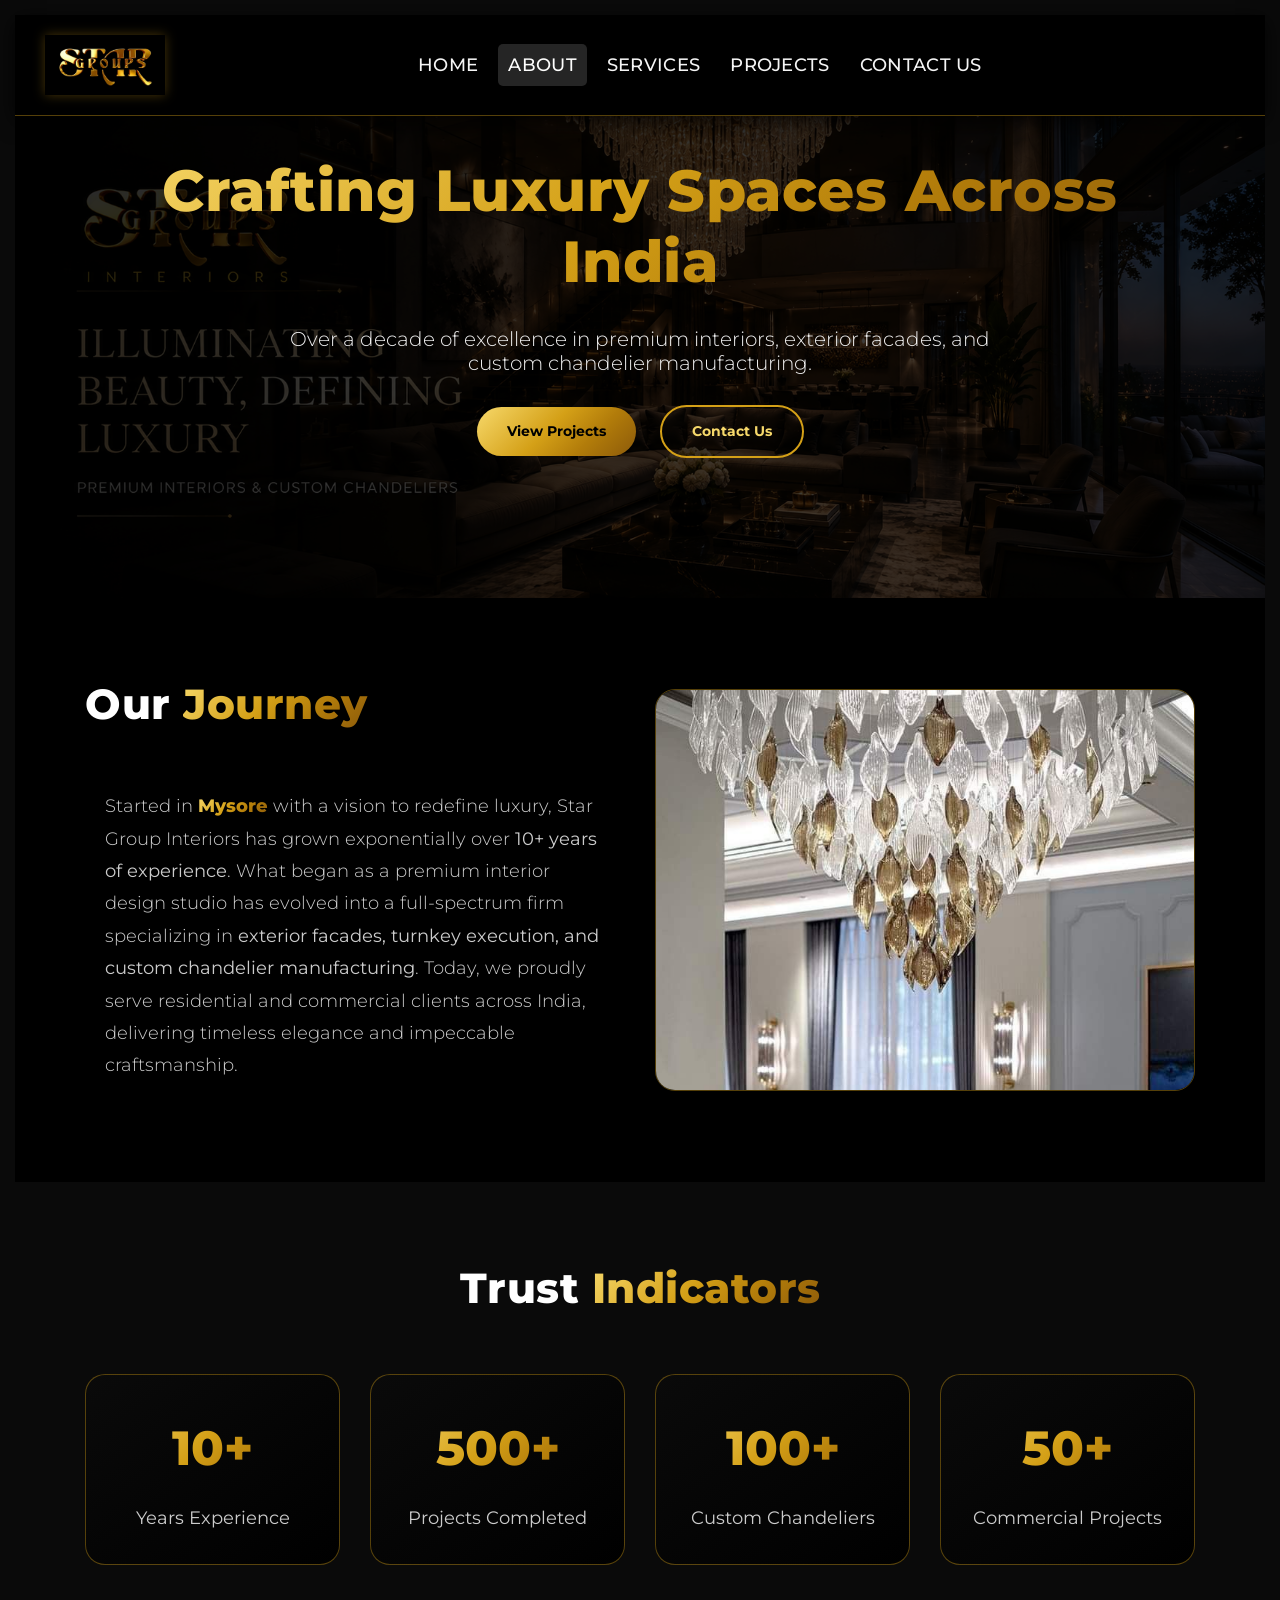
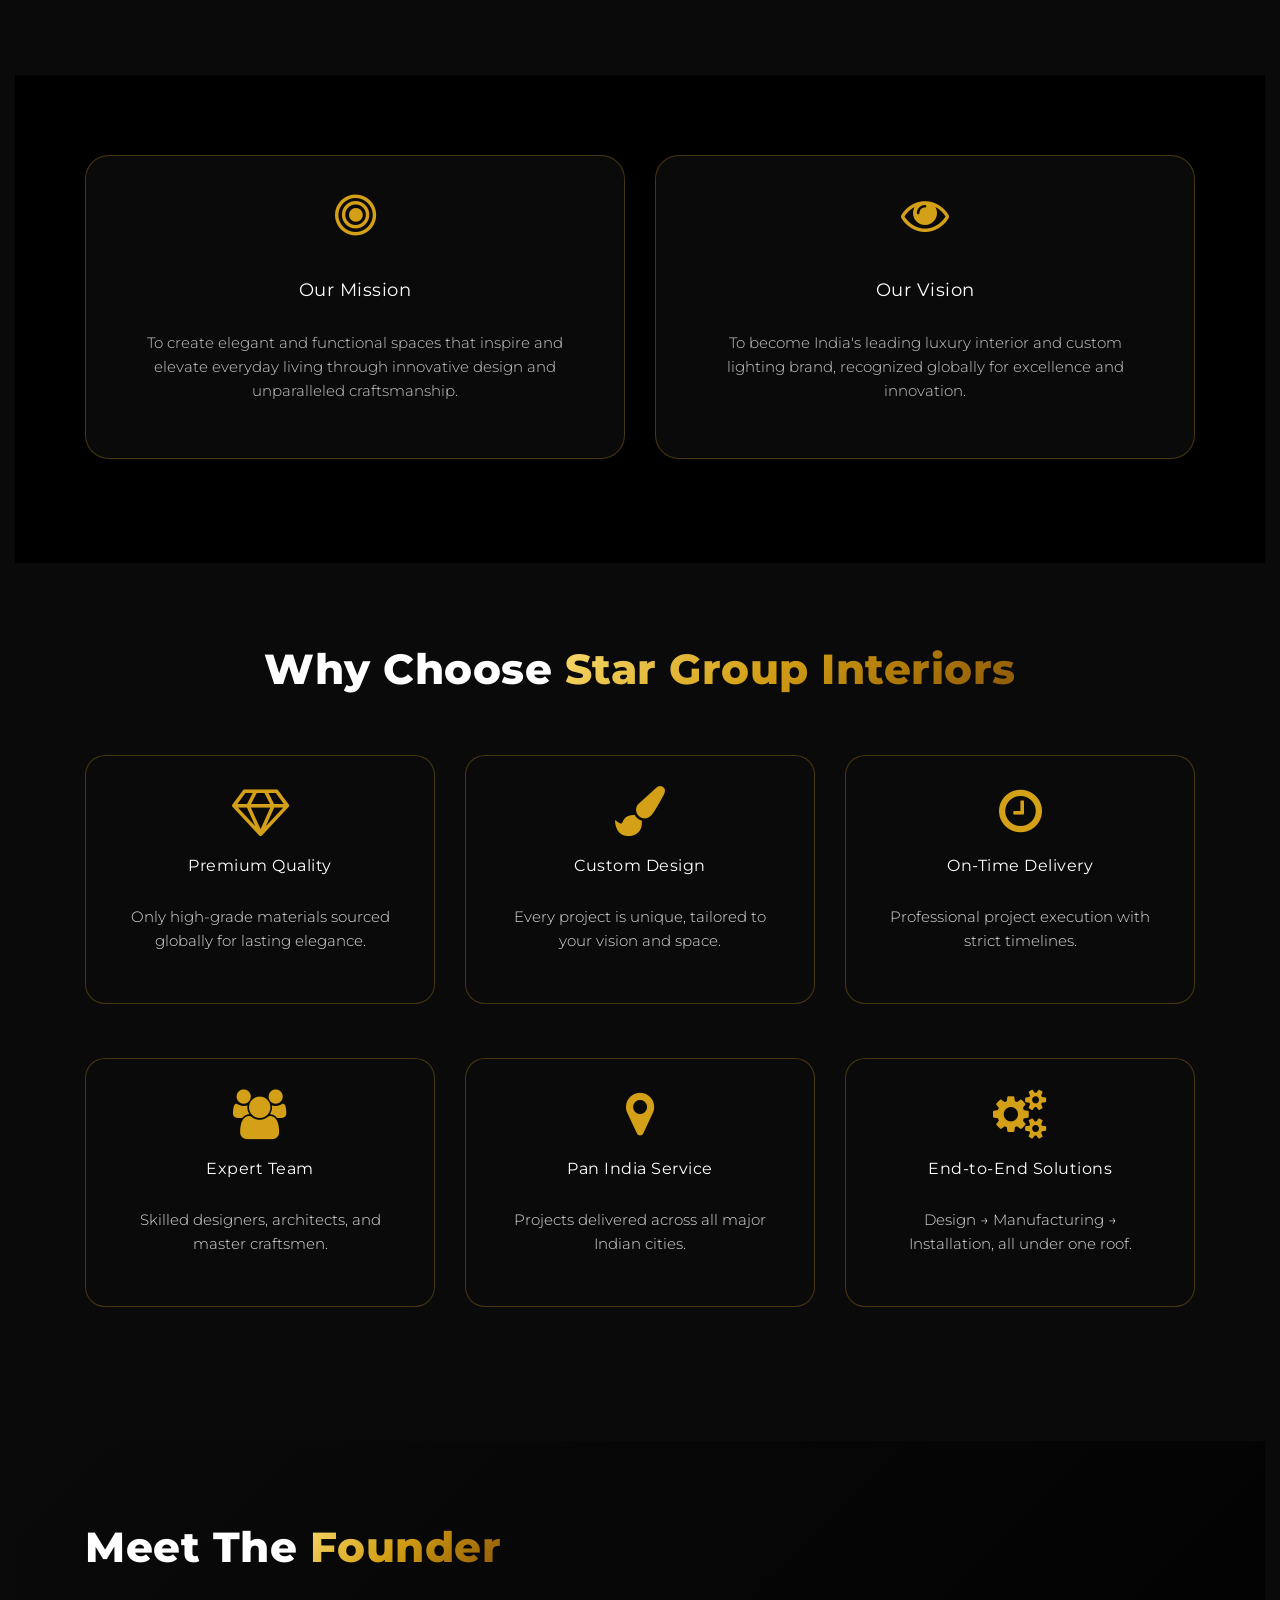
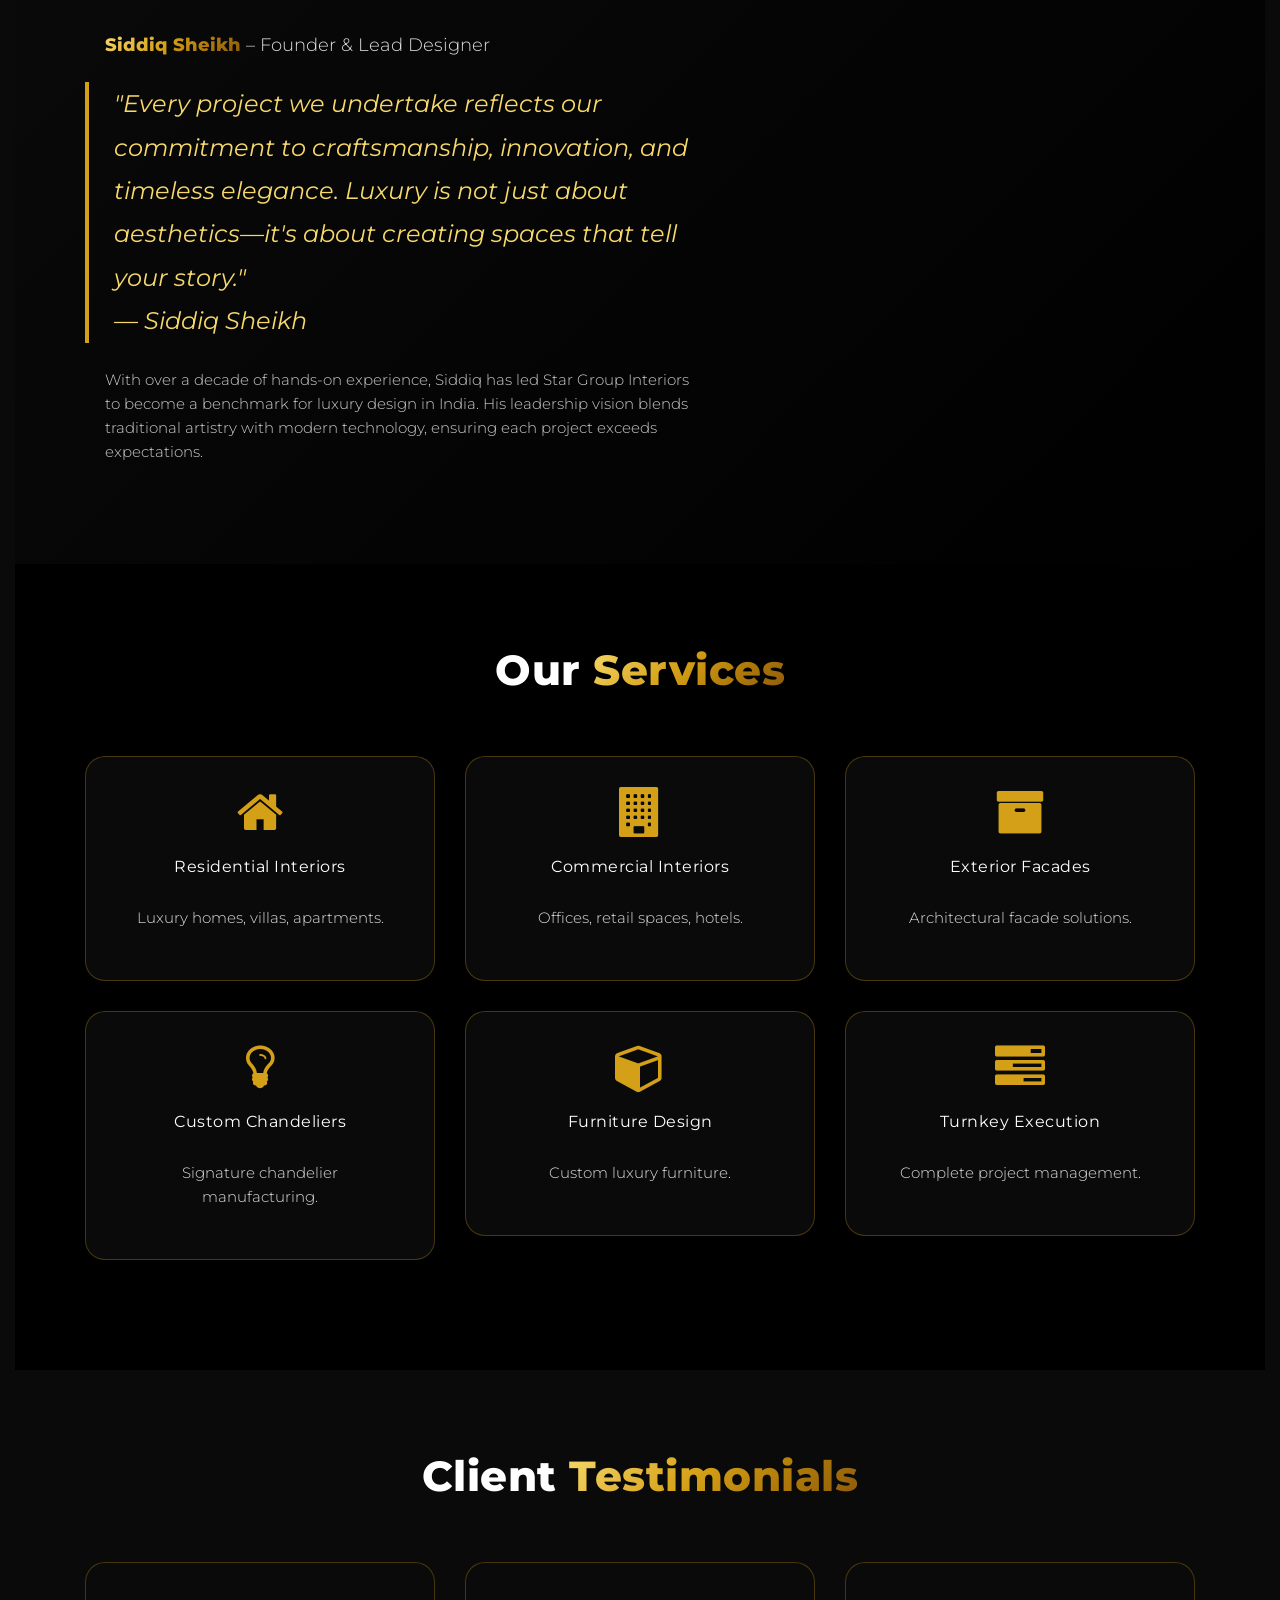
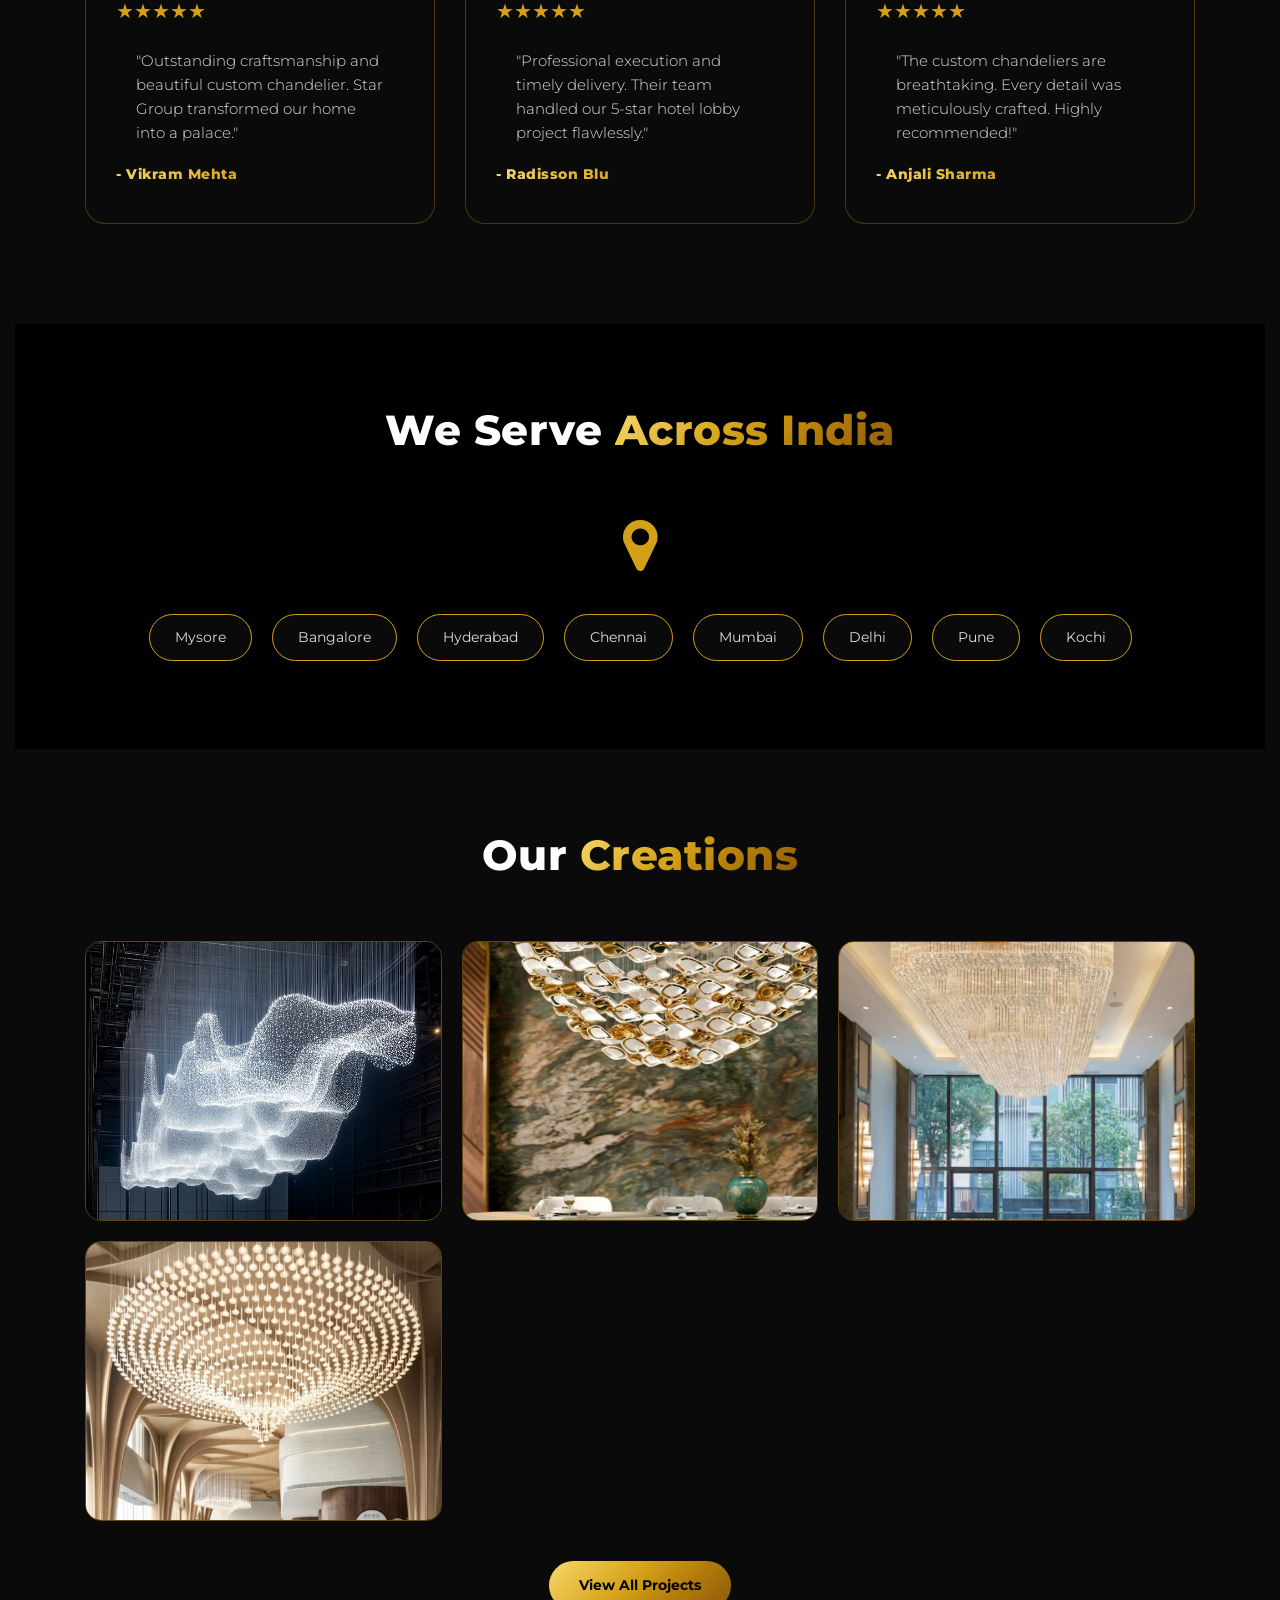
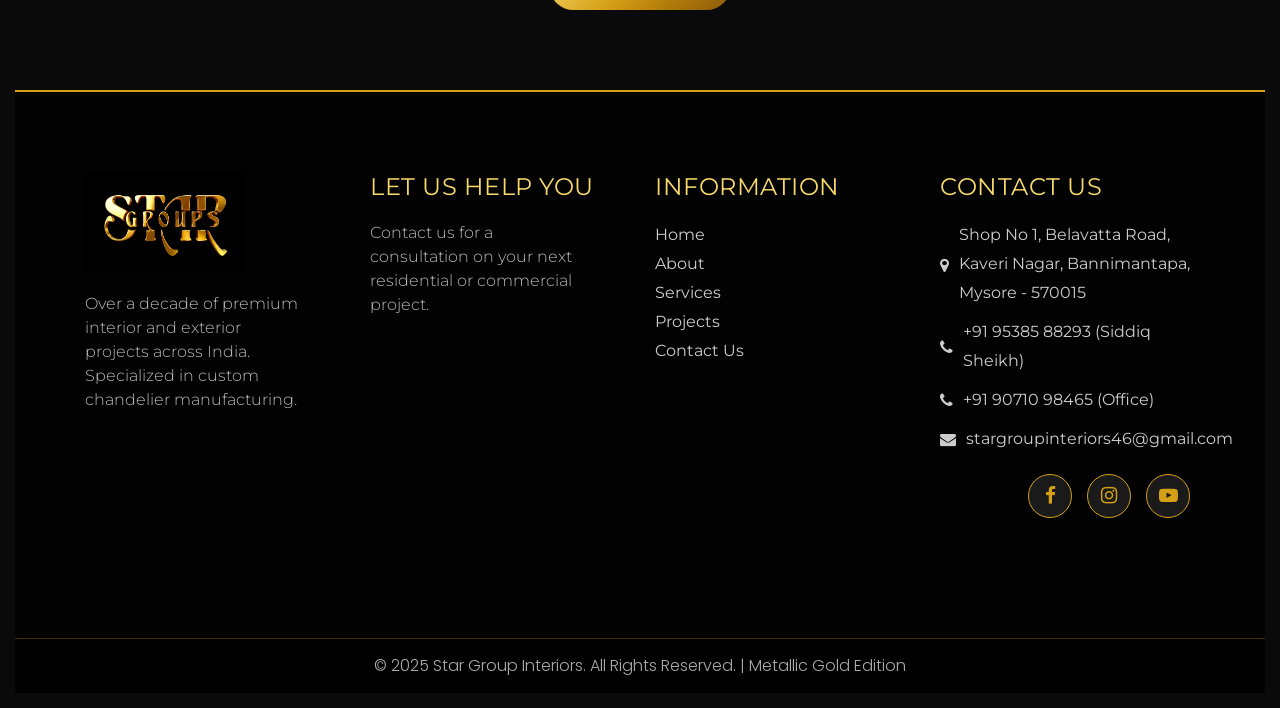
==== about.html @ 66f1229e "first commit" ====
<!DOCTYPE html>
<html lang="en">

<head>
   <meta charset="utf-8">
   <meta http-equiv="X-UA-Compatible" content="IE=edge">
   <meta name="viewport" content="width=device-width, initial-scale=1">
   <meta name="viewport" content="initial-scale=1, maximum-scale=1">
   <title>About | Star Group Interiors - Crafting Luxury Spaces Across India</title>
   <meta name="keywords"
      content="about Star Group Interiors, luxury interior design Mysore, custom chandelier manufacturing, premium interiors India, Siddiq Sheikh, luxury spaces">
   <meta name="description"
      content="Star Group Interiors - Over a decade of excellence in premium interiors, exterior facades, and custom chandelier manufacturing. Serving residential and commercial clients across India with timeless elegance.">
   <meta name="author" content="Star Group Interiors">

   <!-- CSS Vendors (SAME AS INDEX.HTML) -->
   <link rel="stylesheet" type="text/css" href="css/bootstrap.min.css">
   <link rel="stylesheet" type="text/css" href="css/style.css">
   <link rel="stylesheet" href="css/responsive.css">
   <link rel="icon" href="images/fevicon.png" type="image/gif">
   <link
      href="https://fonts.googleapis.com/css2?family=Montserrat:wght@300;400;500;600;700;800&family=Poppins:wght@400;500;600;700&display=swap"
      rel="stylesheet">
   <link rel="stylesheet" href="css/jquery.mCustomScrollbar.min.css">
   <link rel="stylesheet" href="https://netdna.bootstrapcdn.com/font-awesome/4.0.3/css/font-awesome.css">

   <style>
      /* ===== METALLIC GOLD / PURE BLACK THEME (SAME AS INDEX.HTML) ===== */
      :root {
         --gold-light: #F7D96B;
         --gold-main: #D4A017;
         --gold-deep: #8C5A0A;
         --gold-gradient: linear-gradient(135deg, #F7D96B 0%, #D4A017 45%, #B27C0A 70%, #8C5A0A 100%);
         --black-pure: #000000;
         --black-rich: #0a0a0a;
      }

      * {
         transition: all 0.4s cubic-bezier(0.2, 0.9, 0.4, 1.1);
         margin: 0;
         padding: 0;
         box-sizing: border-box;
      }

      body {
         background: var(--black-pure);
         color: #dddddd;
         font-family: 'Montserrat', sans-serif;
         border: 15px solid var(--black-rich);
         overflow-x: hidden;
      }

      h1,
      h2,
      h3,
      h4,
      h5,
      h6 {
         color: #ffffff;
         letter-spacing: 0.5px;
      }

      .gold-text {
         background: var(--gold-gradient);
         -webkit-background-clip: text;
         background-clip: text;
         color: transparent;
         font-weight: 800;
      }

      .section-title {
         font-size: 42px;
         font-weight: 800;
         text-align: center;
         margin-bottom: 50px;
      }

      .section-title span {
         background: var(--gold-gradient);
         -webkit-background-clip: text;
         background-clip: text;
         color: transparent;
      }

      /* Header Nav (SAME AS INDEX.HTML) */
      .header_section {
         background: #000000;
         border-bottom: 1px solid rgba(212, 160, 23, 0.4);
         box-shadow: 0 5px 20px rgba(0, 0, 0, 0.8);
      }

      .bg-light {
         background-color: #000000 !important;
      }

      .navbar-light .navbar-nav .nav-link {
         color: #f5f5f5;
         font-weight: 500;
         letter-spacing: 0.3px;
         position: relative;
      }

      .navbar-light .navbar-nav .nav-link:hover,
      .navbar-light .navbar-nav .nav-link.active {
         color: var(--gold-light);
         text-shadow: 0 0 5px rgba(247, 217, 107, 0.6);
      }

      .navbar-light .navbar-nav .nav-link::after {
         content: '';
         position: absolute;
         width: 0%;
         height: 2px;
         bottom: 0;
         left: 0;
         background: var(--gold-gradient);
         transition: 0.3s;
      }

      .navbar-light .navbar-nav .nav-link:hover::after,
      .navbar-light .navbar-nav .nav-link.active::after {
         width: 100%;
      }

      .navbar-brand img {
         filter: drop-shadow(0 0 6px #D4A01755);
         max-height: 60px;
         width: auto;
      }

      /* Footer Styles (SAME AS INDEX.HTML) */
      .footer_section {
         background: #020202;
         border-top: 2px solid var(--gold-main);
         padding: 40px 0;
      }

      .footer_taital {
         color: var(--gold-light);
      }

      .footer_text {
         color: #bbb;
      }

      .footer_menu ul {
         list-style: none;
         padding: 0;
      }

      .footer_menu ul li a {
         color: #ccc;
         text-decoration: none;
      }

      .footer_menu ul li a:hover {
         color: var(--gold-main);
      }

      .location_text ul {
         list-style: none;
         padding: 0;
      }

      .location_text li a {
         color: #ccc;
         text-decoration: none;
         display: flex;
         align-items: center;
         gap: 10px;
         margin-bottom: 10px;
      }

      .location_text li a:hover {
         color: var(--gold-main);
      }

      .footer_social_icon ul {
         display: flex;
         justify-content: flex-end;
         gap: 10px;
         list-style: none;
      }

      .footer_social_icon li a {
         background: #1a1a1a;
         color: var(--gold-main);
         border: 1px solid var(--gold-main);
         width: 44px;
         height: 44px;
         display: flex;
         align-items: center;
         justify-content: center;
         border-radius: 50%;
         text-decoration: none;
      }

      .footer_social_icon li a:hover {
         background: var(--gold-main);
         color: #000;
      }

      .copyright_section {
         background: #000;
         border-top: 1px solid rgba(212, 160, 23, 0.3);
         padding: 15px 0;
      }

      .copyright_text {
         color: #aaa;
         text-align: center;
         margin: 0;
      }

      .copyright_text a {
         color: var(--gold-main);
         text-decoration: none;
      }

      /* Hero Banner */
      .hero-about {
         background: linear-gradient(135deg, rgba(0, 0, 0, 0.85) 0%, rgba(0, 0, 0, 0.7) 100%), url('images/hero1.png');
         background-size: cover;
         background-position: center;
         padding: 140px 0;
         text-align: center;
      }

      .hero-about h1 {
         font-size: 58px;
         font-weight: 800;
         background: var(--gold-gradient);
         -webkit-background-clip: text;
         background-clip: text;
         color: transparent;
         margin-bottom: 20px;
      }

      .hero-about p {
         font-size: 20px;
         max-width: 700px;
         margin: 0 auto 30px;
         color: #eee;
      }

      .gold-btn {
         background: var(--gold-gradient);
         color: #000;
         font-weight: 700;
         border-radius: 40px;
         padding: 12px 30px;
         display: inline-block;
         text-decoration: none;
         margin: 0 10px;
         border: none;
      }

      .gold-btn-outline {
         background: transparent;
         border: 2px solid var(--gold-main);
         color: var(--gold-light);
      }

      .gold-btn:hover,
      .gold-btn-outline:hover {
         transform: translateY(-3px);
         box-shadow: 0 10px 25px rgba(212, 160, 23, 0.5);
         color: #000;
         background: var(--gold-gradient);
      }

      /* Statistics Cards */
      .stat-card {
         background: linear-gradient(145deg, #0a0a0a, #000000);
         border: 1px solid rgba(212, 160, 23, 0.4);
         border-radius: 20px;
         padding: 30px 20px;
         text-align: center;
         transition: 0.4s;
         margin-bottom: 30px;
      }

      .stat-card:hover {
         border-color: var(--gold-main);
         transform: translateY(-8px);
         box-shadow: 0 20px 40px rgba(212, 160, 23, 0.2);
      }

      .stat-number {
         font-size: 48px;
         font-weight: 800;
         background: var(--gold-gradient);
         -webkit-background-clip: text;
         background-clip: text;
         color: transparent;
      }

      .stat-label {
         color: #ccc;
         font-size: 18px;
         margin-top: 10px;
      }

      /* Mission Cards */
      .mission-card {
         background: #0a0a0a;
         border-radius: 24px;
         padding: 35px 25px;
         height: 100%;
         border: 1px solid rgba(212, 160, 23, 0.3);
         transition: 0.3s;
         text-align: center;
      }

      .mission-card:hover {
         border-color: var(--gold-main);
         transform: translateY(-5px);
      }

      .mission-card i {
         font-size: 48px;
         color: var(--gold-main);
         margin-bottom: 20px;
      }

      /* Founder Section */
      .founder-section {
         background: linear-gradient(135deg, #0a0a0a, #000);
         padding: 80px 0;
      }

      .founder-quote {
         font-size: 24px;
         font-style: italic;
         color: var(--gold-light);
         border-left: 4px solid var(--gold-main);
         padding-left: 25px;
         margin: 25px 0;
      }

      /* Service Cards */
      .service-card {
         background: #0a0a0a;
         border-radius: 20px;
         padding: 30px 20px;
         text-align: center;
         margin-bottom: 30px;
         border: 1px solid rgba(212, 160, 23, 0.3);
      }

      .service-card i {
         font-size: 50px;
         color: var(--gold-main);
         margin-bottom: 20px;
      }

      /* Testimonials */
      .testimonial-card {
         background: #0a0a0a;
         border-radius: 20px;
         padding: 30px;
         margin-bottom: 20px;
         border: 1px solid rgba(212, 160, 23, 0.3);
      }

      .stars {
         color: var(--gold-main);
         font-size: 20px;
         margin-bottom: 15px;
      }

      /* Location Badge */
      .location-badge {
         background: #0a0a0a;
         border: 1px solid var(--gold-main);
         border-radius: 40px;
         padding: 10px 25px;
         display: inline-block;
         margin: 8px;
         color: #ddd;
      }

      /* Gallery Grid */
      .gallery-grid {
         display: grid;
         grid-template-columns: repeat(auto-fit, minmax(280px, 1fr));
         gap: 20px;
      }

      .gallery-grid img {
         width: 100%;
         height: 280px;
         object-fit: cover;
         border-radius: 16px;
         border: 1px solid rgba(212, 160, 23, 0.4);
         transition: 0.3s;
      }

      .gallery-grid img:hover {
         transform: scale(1.02);
         border-color: var(--gold-main);
      }

      .layout_padding {
         padding: 80px 0;
      }

      @media (max-width: 768px) {
         body {
            border-width: 8px;
         }

         .hero-about h1 {
            font-size: 36px;
         }

         .section-title {
            font-size: 32px;
         }

         .footer_social_icon ul {
            justify-content: center;
            margin-top: 20px;
         }
      }
   </style>
</head>

<body>

   <!-- Header (EXACT SAME AS INDEX.HTML) -->
   <div class="header_section">
      <div class="container-fluid">
         <nav class="navbar navbar-expand-lg navbar-light bg-light">
            <a class="navbar-brand" href="index.html"><img src="images/logo.jpg" alt="Star Group Interiors Logo"></a>
            <button class="navbar-toggler" type="button" data-toggle="collapse" data-target="#navbarSupportedContent"
               aria-controls="navbarSupportedContent" aria-expanded="false" aria-label="Toggle navigation">
               <span class="navbar-toggler-icon"></span>
            </button>
            <div class="collapse navbar-collapse" id="navbarSupportedContent">
               <ul class="navbar-nav ml-auto">
                  <li class="nav-item"><a class="nav-link" href="index.html">Home</a></li>
                  <li class="nav-item active"><a class="nav-link" href="about.html">About</a></li>
                  <li class="nav-item"><a class="nav-link" href="design.html">Services</a></li>
                  <li class="nav-item"><a class="nav-link" href="company.html">Projects</a></li>
                  <li class="nav-item"><a class="nav-link" href="contact.html">Contact Us</a></li>
               </ul>
            </div>
         </nav>
      </div>
   </div>

   <!-- Hero Banner -->
   <div class="hero-about">
      <div class="container">
         <h1>Crafting Luxury Spaces Across India</h1>
         <p>Over a decade of excellence in premium interiors, exterior facades, and custom chandelier manufacturing.</p>
         <a href="company.html" class="gold-btn">View Projects</a>
         <a href="contact.html" class="gold-btn gold-btn-outline">Contact Us</a>
      </div>
   </div>

   <!-- Our Story -->
   <div class="layout_padding" style="background: #000;">
      <div class="container">
         <div class="row align-items-center">
            <div class="col-lg-6">
               <h2 class="section-title" style="text-align: left;">Our <span>Journey</span></h2>
               <p style="color:#ccc; font-size: 18px; line-height: 1.8;">
                  Started in <strong class="gold-text">Mysore</strong> with a vision to redefine luxury, Star Group Interiors has grown exponentially over <strong>10+ years of experience</strong>. What began as a premium interior design studio has evolved into a full-spectrum firm specializing in <strong>exterior facades, turnkey execution, and custom chandelier manufacturing</strong>. Today, we proudly serve residential and commercial clients across India, delivering timeless elegance and impeccable craftsmanship.
               </p>
            </div>
            <div class="col-lg-6">
               <div style="border-radius: 20px; overflow: hidden; border: 1px solid rgba(212, 160, 23, 0.4);">
                  <img src="images/w3.jpg" alt="Star Group Interiors Journey" style="width:100%; height:400px; object-fit:cover;">
               </div>
            </div>
         </div>
      </div>
   </div>

   <!-- Statistics -->
   <div class="layout_padding" style="background: #0a0a0a;">
      <div class="container">
         <h2 class="section-title">Trust <span>Indicators</span></h2>
         <div class="row">
            <div class="col-md-3 col-6">
               <div class="stat-card">
                  <div class="stat-number">10+</div>
                  <div class="stat-label">Years Experience</div>
               </div>
            </div>
            <div class="col-md-3 col-6">
               <div class="stat-card">
                  <div class="stat-number">500+</div>
                  <div class="stat-label">Projects Completed</div>
               </div>
            </div>
            <div class="col-md-3 col-6">
               <div class="stat-card">
                  <div class="stat-number">100+</div>
                  <div class="stat-label">Custom Chandeliers</div>
               </div>
            </div>
            <div class="col-md-3 col-6">
               <div class="stat-card">
                  <div class="stat-number">50+</div>
                  <div class="stat-label">Commercial Projects</div>
               </div>
            </div>
         </div>
      </div>
   </div>

   <!-- Mission & Vision -->
   <div class="layout_padding" style="background: #000;">
      <div class="container">
         <div class="row">
            <div class="col-md-6 mb-4">
               <div class="mission-card">
                  <i class="fa fa-bullseye"></i>
                  <h3 style="margin-top: 20px;">Our Mission</h3>
                  <p style="color:#ccc;">To create elegant and functional spaces that inspire and elevate everyday living through innovative design and unparalleled craftsmanship.</p>
               </div>
            </div>
            <div class="col-md-6 mb-4">
               <div class="mission-card">
                  <i class="fa fa-eye"></i>
                  <h3 style="margin-top: 20px;">Our Vision</h3>
                  <p style="color:#ccc;">To become India's leading luxury interior and custom lighting brand, recognized globally for excellence and innovation.</p>
               </div>
            </div>
         </div>
      </div>
   </div>

   <!-- Why Choose Us -->
   <div class="layout_padding" style="background: #0a0a0a;">
      <div class="container">
         <h2 class="section-title">Why Choose <span>Star Group Interiors</span></h2>
         <div class="row">
            <div class="col-md-4 mb-4">
               <div class="service-card">
                  <i class="fa fa-diamond"></i>
                  <h4>Premium Quality</h4>
                  <p>Only high-grade materials sourced globally for lasting elegance.</p>
               </div>
            </div>
            <div class="col-md-4 mb-4">
               <div class="service-card">
                  <i class="fa fa-paint-brush"></i>
                  <h4>Custom Design</h4>
                  <p>Every project is unique, tailored to your vision and space.</p>
               </div>
            </div>
            <div class="col-md-4 mb-4">
               <div class="service-card">
                  <i class="fa fa-clock-o"></i>
                  <h4>On-Time Delivery</h4>
                  <p>Professional project execution with strict timelines.</p>
               </div>
            </div>
            <div class="col-md-4 mb-4">
               <div class="service-card">
                  <i class="fa fa-users"></i>
                  <h4>Expert Team</h4>
                  <p>Skilled designers, architects, and master craftsmen.</p>
               </div>
            </div>
            <div class="col-md-4 mb-4">
               <div class="service-card">
                  <i class="fa fa-map-marker"></i>
                  <h4>Pan India Service</h4>
                  <p>Projects delivered across all major Indian cities.</p>
               </div>
            </div>
            <div class="col-md-4 mb-4">
               <div class="service-card">
                  <i class="fa fa-cogs"></i>
                  <h4>End-to-End Solutions</h4>
                  <p>Design → Manufacturing → Installation, all under one roof.</p>
               </div>
            </div>
         </div>
      </div>
   </div>

   <!-- Founder Message -->
   <div class="founder-section">
      <div class="container">
         <div class="row align-items-center">
            <div class="col-md-7">
               <h2 class="section-title" style="text-align: left;">Meet The <span>Founder</span></h2>
               <p style="font-size:18px"><strong class="gold-text">Siddiq Sheikh</strong> – Founder & Lead Designer</p>
               <div class="founder-quote">"Every project we undertake reflects our commitment to craftsmanship, innovation, and timeless elegance. Luxury is not just about aesthetics—it's about creating spaces that tell your story."<br>— Siddiq Sheikh</div>
               <p style="color:#ccc;">With over a decade of hands-on experience, Siddiq has led Star Group Interiors to become a benchmark for luxury design in India. His leadership vision blends traditional artistry with modern technology, ensuring each project exceeds expectations.</p>
            </div>
         </div>
      </div>
   </div>

   <!-- Our Services -->
   <div class="layout_padding" style="background: #000;">
      <div class="container">
         <h2 class="section-title">Our <span>Services</span></h2>
         <div class="row">
            <div class="col-md-4">
               <div class="service-card">
                  <i class="fa fa-home"></i>
                  <h4>Residential Interiors</h4>
                  <p>Luxury homes, villas, apartments.</p>
               </div>
            </div>
            <div class="col-md-4">
               <div class="service-card">
                  <i class="fa fa-building"></i>
                  <h4>Commercial Interiors</h4>
                  <p>Offices, retail spaces, hotels.</p>
               </div>
            </div>
            <div class="col-md-4">
               <div class="service-card">
                  <i class="fa fa-archive"></i>
                  <h4>Exterior Facades</h4>
                  <p>Architectural facade solutions.</p>
               </div>
            </div>
            <div class="col-md-4">
               <div class="service-card">
                  <i class="fa fa-lightbulb-o"></i>
                  <h4>Custom Chandeliers</h4>
                  <p>Signature chandelier manufacturing.</p>
               </div>
            </div>
            <div class="col-md-4">
               <div class="service-card">
                  <i class="fa fa-cube"></i>
                  <h4>Furniture Design</h4>
                  <p>Custom luxury furniture.</p>
               </div>
            </div>
            <div class="col-md-4">
               <div class="service-card">
                  <i class="fa fa-tasks"></i>
                  <h4>Turnkey Execution</h4>
                  <p>Complete project management.</p>
               </div>
            </div>
         </div>
      </div>
   </div>

   <!-- Client Testimonials -->
   <div class="layout_padding" style="background: #0a0a0a;">
      <div class="container">
         <h2 class="section-title">Client <span>Testimonials</span></h2>
         <div class="row">
            <div class="col-md-4">
               <div class="testimonial-card">
                  <div class="stars">★★★★★</div>
                  <p>"Outstanding craftsmanship and beautiful custom chandelier. Star Group transformed our home into a palace."</p>
                  <h5 class="gold-text">- Vikram Mehta</h5>
               </div>
            </div>
            <div class="col-md-4">
               <div class="testimonial-card">
                  <div class="stars">★★★★★</div>
                  <p>"Professional execution and timely delivery. Their team handled our 5-star hotel lobby project flawlessly."</p>
                  <h5 class="gold-text">- Radisson Blu</h5>
               </div>
            </div>
            <div class="col-md-4">
               <div class="testimonial-card">
                  <div class="stars">★★★★★</div>
                  <p>"The custom chandeliers are breathtaking. Every detail was meticulously crafted. Highly recommended!"</p>
                  <h5 class="gold-text">- Anjali Sharma</h5>
               </div>
            </div>
         </div>
      </div>
   </div>

   <!-- Service Locations -->
   <div class="layout_padding" style="background: #000;">
      <div class="container">
         <h2 class="section-title">We Serve <span>Across India</span></h2>
         <div class="row">
            <div class="col-md-12 text-center">
               <div style="margin-bottom: 30px;">
                  <i class="fa fa-map-marker" style="font-size: 60px; color: var(--gold-main);"></i>
               </div>
               <div>
                  <span class="location-badge">Mysore</span>
                  <span class="location-badge">Bangalore</span>
                  <span class="location-badge">Hyderabad</span>
                  <span class="location-badge">Chennai</span>
                  <span class="location-badge">Mumbai</span>
                  <span class="location-badge">Delhi</span>
                  <span class="location-badge">Pune</span>
                  <span class="location-badge">Kochi</span>
               </div>
            </div>
         </div>
      </div>
   </div>

   <!-- Our Creations Gallery -->
   <div class="layout_padding" style="background: #0a0a0a;">
      <div class="container">
         <h2 class="section-title">Our <span>Creations</span></h2>
         <div class="gallery-grid">
            <img src="images/w2.jpg" alt="Interiors">
            <img src="images/p2.jpg" alt="Chandelier">
            <img src="images/p3.jpg" alt="Facades">
            <img src="images/p6.jpg" alt="Commercial">
         </div>
         <div class="text-center" style="margin-top: 40px;">
            <a href="company.html" class="gold-btn">View All Projects</a>
         </div>
      </div>
   </div>

   <!-- Footer (EXACT SAME AS INDEX.HTML) -->
   <div class="footer_section layout_padding">
      <div class="container">
         <div class="row">
            <div class="col-lg-3 col-md-6">
               <div class="footer_logo"><img src="images/logo.jpg" alt="Star Group Interiors" style="max-width: 160px;">
               </div>
               <p class="footer_text">Over a decade of premium interior and exterior projects across India. Specialized
                  in custom chandelier manufacturing.</p>
            </div>
            <div class="col-lg-3 col-md-6">
               <h3 class="footer_taital">LET US HELP YOU</h3>
               <p class="footer_text">Contact us for a consultation on your next residential or commercial project.</p>
            </div>
            <div class="col-lg-3 col-md-6">
               <h3 class="footer_taital">INFORMATION</h3>
               <div class="footer_menu">
                  <ul>
                     <li><a href="index.html">Home</a></li>
                     <li><a href="about.html">About</a></li>
                     <li><a href="design.html">Services</a></li>
                     <li><a href="company.html">Projects</a></li>
                     <li><a href="contact.html">Contact Us</a></li>
                  </ul>
               </div>
            </div>
            <div class="col-lg-3 col-md-6">
               <h3 class="footer_taital">Contact Us</h3>
               <div class="location_text">
                  <ul>
                     <li><a href="https://maps.app.goo.gl/xVfogbLmKNFhMVxr7" target="_blank"><i
                              class="fa fa-map-marker"></i><span>Shop No 1, Belavatta Road, Kaveri Nagar, Bannimantapa,
                              Mysore - 570015</span></a></li>
                     <li><a href="tel:+919538588293"><i class="fa fa-phone"></i><span>+91 95385 88293 (Siddiq
                              Sheikh)</span></a></li>
                     <li><a href="tel:+919071098465"><i class="fa fa-phone"></i><span>+91 90710 98465
                              (Office)</span></a></li>
                     <li><a href="mailto:stargroupinteriors46@gmail.com"><i
                              class="fa fa-envelope"></i><span>stargroupinteriors46@gmail.com</span></a></li>
                  </ul>
               </div>
            </div>
         </div>
         <div class="footer_section" style="border-top: none; padding-top: 0;">
            <div class="row">
               <div class="col-md-6"></div>
               <div class="col-md-6">
                  <div class="footer_social_icon">
                     <ul>
                        <li>
                           <a href="https://www.facebook.com/star_group_interiors" target="_blank">
                              <i class="fa fa-facebook"></i>
                           </a>
                        </li>
                        <li>
                           <a href="https://www.instagram.com/star_group_interiors/" target="_blank">
                              <i class="fa fa-instagram"></i>
                           </a>
                        </li>
                        <li>
                           <a href="https://www.youtube.com/@StarGroupInteriors" target="_blank">
                              <i class="fa fa-youtube-play"></i>
                           </a>
                        </li>
                     </ul>
                  </div>
               </div>
            </div>
         </div>
      </div>
   </div>
   <div class="copyright_section">
      <div class="container">
         <p class="copyright_text">© 2025 Star Group Interiors. All Rights Reserved. | Metallic Gold Edition</p>
      </div>
   </div>

   <!-- Scripts (SAME AS INDEX.HTML) -->
   <script src="js/jquery.min.js"></script>
   <script src="js/popper.min.js"></script>
   <script src="js/bootstrap.bundle.min.js"></script>
   <script src="js/jquery-3.0.0.min.js"></script>
   <script src="js/plugin.js"></script>
   <script src="js/jquery.mCustomScrollbar.concat.min.js"></script>
   <script src="js/custom.js"></script>
</body>

</html>
---- css/style.css ----
/*--------------------------------------------------------------------- File Name: style.css ---------------------------------------------------------------------*/


/*--------------------------------------------------------------------- import Files ---------------------------------------------------------------------*/

@import url(animate.min.css);
@import url(normalize.css);
@import url(icomoon.css);
@import url(css/font-awesome.min.css);
@import url(meanmenu.css);
@import url(owl.carousel.min.css);
@import url(swiper.min.css);
@import url(slick.css);
@import url(jquery.fancybox.min.css);
@import url(jquery-ui.css);
@import url(nice-select.css);

/*--------------------------------------------------------------------- skeleton ---------------------------------------------------------------------*/

* {
    box-sizing: border-box !important;
    transition: ease all 0.5s;
}

html {
    scroll-behavior: smooth;
}

body {
    color: #666666;
    font-size: 14px;
    font-family: 'Montserrat', sans-serif;
    line-height: 1.80857;
    font-weight: normal;
    overflow-x: hidden;
    background-color: #2ea0f8;
    border: 15px solid #ffffff;
    display: flow-root;
    height: 100%;
}

a {
    color: #1f1f1f;
    text-decoration: none !important;
    outline: none !important;
    -webkit-transition: all .3s ease-in-out;
    -moz-transition: all .3s ease-in-out;
    -ms-transition: all .3s ease-in-out;
    -o-transition: all .3s ease-in-out;
    transition: all .3s ease-in-out;
}

h1,
h2,
h3,
h4,
h5,
h6 {
    letter-spacing: 0;
    font-weight: normal;
    position: relative;
    padding: 0 0 10px 0;
    font-weight: normal;
    line-height: normal;
    color: #111111;
    margin: 0
}

h1 {
    font-size: 24px
}

h2 {
    font-size: 22px
}

h3 {
    font-size: 18px
}

h4 {
    font-size: 16px
}

h5 {
    font-size: 14px
}

h6 {
    font-size: 13px
}

*,
*::after,
*::before {
    -webkit-box-sizing: border-box;
    -moz-box-sizing: border-box;
    box-sizing: border-box;
}

h1 a,
h2 a,
h3 a,
h4 a,
h5 a,
h6 a {
    color: #212121;
    text-decoration: none!important;
    opacity: 1
}

button:focus {
    outline: none;
}

ul,
li,
ol {
    margin: 0px;
    padding: 0px;
    list-style: none;
}

p {
    margin: 20px;
    font-weight: 300;
    font-size: 15px;
    line-height: 24px;
}

a {
    color: #222222;
    text-decoration: none;
    outline: none !important;
}

a,
.btn {
    text-decoration: none !important;
    outline: none !important;
    -webkit-transition: all .3s ease-in-out;
    -moz-transition: all .3s ease-in-out;
    -ms-transition: all .3s ease-in-out;
    -o-transition: all .3s ease-in-out;
    transition: all .3s ease-in-out;
}

img {
    max-width: 100%;
    height: 100px;
}

 :focus {
    outline: 0;
}

.paddind_bottom_0 {
    padding-bottom: 0 !important;
}

.btn-custom {
    margin-top: 20px;
    background-color: transparent !important;
    border: 2px solid #ddd;
    padding: 12px 40px;
    font-size: 16px;
}

.lead {
    font-size: 18px;
    line-height: 30px;
    color: #767676;
    margin: 0;
    padding: 0;
}

.form-control:focus {
    border-color: #ffffff !important;
    box-shadow: 0 0 0 .2rem rgba(255, 255, 255, .25);
}

.navbar-form input {
    border: none !important;
}

.badge {
    font-weight: 500;
}

blockquote {
    margin: 20px 0 20px;
    padding: 30px;
}

button {
    border: 0;
    margin: 0;
    padding: 0;
    cursor: pointer;
}

.full {
    float: left;
    width: 100%;
}

.layout_padding {
    padding-top: 100px;
    padding-bottom: 0px;
}

.padding_0 {
    padding: 0px;
}


/* header section start */

.header_section {
    width: 100%;
    float: left;
    background-color: #2ea0f8;
}

.header_bg {
    background: #fb6818;
    border-bottom: 1px solid #ffffff;
}

.bg-light {
    background-color: transparent !important;
}

.ml-auto,
.mx-auto {
    margin: 0 auto;
}

.navbar-light .navbar-nav .nav-link {
    color: #fefefd;
    font-size: 18px;
    text-transform: uppercase;
    padding: 5px 10px 5px 10px;
    margin: 0px 5px;
    background-color: transparent;
    border-radius: 5px;
}

.navbar-light .navbar-nav .nav-link:focus,
.navbar-light .navbar-nav .nav-link:hover {
    color: #fefefd;
    background-color: #252525;
}

.navbar-light .navbar-nav .active>.nav-link,
.navbar-light .navbar-nav .nav-link.active,
.navbar-light .navbar-nav .nav-link.show,
.navbar-light .navbar-nav .show>.nav-link {
    color: #fefefd;
    background-color: #252525;
}

.navbar-brand {
    margin: 0px;
    float: right;
}

.navbar {
    padding: 15px 15px;
}

.form-control {
    display: block;
    width: 100%;
    padding: .375rem .75rem;
    font-size: 18px;
    line-height: 1.5;
    color: #252525;
    background-color: #fefefd;
    background-clip: padding-box;
    border: 0px !important;
    border-radius: 20px !important;
    transition: border-color .15s ease-in-out, box-shadow .15s ease-in-out;
}

input.form-control::placeholder {
    color: #252525;
}

.form-inline .form-control {
    color: #252525;
}

.has-search .form-control-feedback {
    z-index: 2;
    display: block;
    width: auto;
    height: 2.375rem;
    line-height: 2.375rem;
    text-align: right !important;
    pointer-events: none;
    color: #252525;
    margin-left: -30px;
}

.user_icon {
    width: 42px;
    background-color: #fff;
    padding: 5px 13px;
    font-size: 18px;
    color: #252525;
    border-radius: 100%;
    height: auto;
    margin-left: 20px;
}

.user_icon a {
    background-color: #fff;
    color: #252525;
}

.user_icon a:hover {
    background-color: #fff;
    color: #252525;
}


/* header section end */


/* banner section start */

.banner_section {
    width: 100%;
    float: left;
    padding: 90px 15px 0px 15px;
}

.banner_taital {
    width: 100%;
    font-size: 40px;
    color: #fefefd;
    text-transform: uppercase;
    font-weight: bold;
    transform: rotate(90deg);
}

.images_main {
    width: 100%;
    display: flex;
    background-color: rgb(138, 186, 222, 0.8);
    padding: 10px;
    border-radius: 20px;
}

#main_slider a.carousel-control-prev {
    left: 220px;
    top: 280px;
    right: 0px;
    color: #252525;
    background-color: #ffffff;
}

#main_slider a.carousel-control-next {
    right: 0px;
    top: 225px;
    left: 220px;
}

#main_slider .carousel-control-next,
#main_slider .carousel-control-prev {
    width: 55px;
    height: 55px;
    background: #90ccfa;
    opacity: 1;
    font-size: 15px;
    color: #ffffff;
    margin: 0 auto;
    text-align: center;
    border-radius: 100%;
}

#main_slider .carousel-control-next:focus,
#main_slider .carousel-control-next:hover,
#main_slider .carousel-control-prev:focus,
#main_slider .carousel-control-prev:hover {
    color: #252525;
    background-color: #ffffff;
}


/* banner section end */


/* about_section section start */

.about_section {
    width: 100%;
    float: left;
}

.about_taital {
    width: 100%;
    float: left;
    font-size: 40px;
    color: #252525;
    padding-top: 50px;
    font-weight: bold;
}

.about_text {
    width: 100%;
    float: left;
    font-size: 16px;
    color: #f3f3f3;
    margin: 0px;
    padding-top: 40px;
}

.video_bt {
    width: 100%;
    float: left;
    padding-top: 70px;
}

.play_icon img {
    width: 80px;
}

.play_icon {
    width: 100%;
    margin: 0 auto;
    position: relative;
    z-index: 5;
}

.play_icon::before {
    content: '';
    position: absolute;
    top: 40px;
    left: 40px;
    width: 90px;
    height: 90px;
    transform: translate(-50%, -50%);
    background-color: #ffffff;
    border-radius: 100%;
    animation: fadeEffect 1.3s infinite ease;
    box-shadow: 0px 0px 10px 0px;
    right: initial;
    margin: 0 auto;
    z-index: -1;
}

@keyframes fadeEffect {
    0% {
        transform: translate(-50%, -50%) scale(1);
        opacity: 1
    }
    100% {
        transform: translate(-50%, -50%) scale(1.2);
        opacity: 0;
    }
}

.about_img {
    width: 100%;
    float: left;
}


/* about section end */


/* design section start */

.design_section {
    width: 100%;
    float: left;
}

.design_taital {
    width: 100%;
    float: left;
    font-size: 40px;
    color: #363636;
    font-weight: bold;
    text-align: center;
}

.design_text {
    width: 100%;
    float: left;
    font-size: 16px;
    color: #f3f3f3;
    text-align: center;
    margin: 0px;
}

.design_section_2 {
    width: 100%;
    float: left;
}

.design_section_main {
    width: 100%;
    float: left;
    padding-top: 30px;
    padding-bottom: 60px;
}

.image {
    display: block;
    width: 100%;
    height: auto;
}

.overlay {
    position: absolute;
    top: 0;
    bottom: 0;
    left: 0;
    right: 0;
    height: 100%;
    width: 100%;
    opacity: 0;
    transition: .5s ease;
    background-color: rgb(138, 186, 222, 0.8);
    margin: 0 auto;
}

.container_main:hover .overlay {
    opacity: 1;
}

.container_main {
    position: relative;
}

.margin_top_30 {
    margin-top: 30px;
}

.text {
    color: white;
    font-size: 20px;
    position: absolute;
    top: 50%;
    left: 50%;
    -webkit-transform: translate(-50%, -50%);
    -ms-transform: translate(-50%, -50%);
    transform: translate(-50%, -50%);
    width: 80%;
}

.some_text {
    color: #ffffff;
    text-align: center;
    font-size: 14px;
    padding-bottom: 0;
}

.jony_text {
    color: #ffffff;
    text-align: center;
    font-size: 17px;
    text-transform: uppercase;
    padding-bottom: 0;
    width: 150px;
    margin: 0 auto;
    font-weight: bold;
}

.btn_main {
    width: 100%;
    text-align: center;
}

.buy_bt {
    margin: 0 auto;
    text-align: center;
    width: 170px;
}

.buy_bt a {
    width: 70%;
    text-align: center;
    font-size: 14px;
    color: #ffffff;
    padding: 8px 0px;
    background-color: transparent;
    border: 2px solid #ffffff;
    text-transform: uppercase;
    display: block;
    margin: 0 auto;
}

.buy_bt a:hover {
    color: #1a1c18;
}

.read_bt {
    margin: 0 auto;
    text-align: center;
    width: 170px;
}

.read_bt a {
    width: 100%;
    float: left;
    text-align: center;
    font-size: 18px;
    color: #ffffff;
    padding: 12px 0px;
    background-color: #454545;
    border-radius: 5px;
}

.read_bt a:hover {
    color: #252525;
    background-color: #ffffff;
}


/* design section end */


/* company section start */

.company_section {
    width: 100%;
    float: left;
    padding-bottom: 90px;
}

.company_taital {
    width: 100%;
    float: left;
    font-size: 40px;
    color: #424242;
    font-weight: bold;
}

.company_text {
    width: 100%;
    float: left;
    font-size: 16px;
    color: #e2e3e5;
    margin: 0px;
    padding-bottom: 50px;
}

.company_section_2 {
    width: 100%;
    float: left;
}

.home_text {
    width: 100%;
    float: left;
    font-size: 30px;
    color: #323232;
    font-weight: 600;
    padding-top: 50px;
}

.lorem_text {
    width: 100%;
    float: left;
    margin: 0px;
    font-size: 16px;
    color: #e2e3e5;
    padding-top: 20px;
}

.seemore_bt {
    width: 160px;
    float: left;
    padding-top: 20px;
}

.seemore_bt a {
    width: 100%;
    float: left;
    font-size: 18px;
    color: #fefefd;
    padding: 8px 8px 8px 0px;
}

.seemore_bt a:hover {
    color: #323232;
}


/* company section end */


/* client section start */

.client_section {
    width: 100%;
    float: left;
    background-color: #ffffff;
    height: auto;
    padding: 70px 0px;
}

.client_taital {
    width: 100%;
    float: left;
    font-size: 40px;
    color: #494a4a;
    font-weight: 600;
}

.client_section_2 {
    width: 100%;
    float: left;
}

.client_taital_main {
    width: 100%;
    display: flex;
    padding-top: 30px;
}

.client_left {
    width: 30%;
    float: left;
}

.client_img {
    width: 90%;
}

.client_right {
    width: 70%;
    float: left;
    padding-top: 5px;
}

.moark_text {
    width: 100%;
    float: left;
    font-size: 18px;
    color: #191919;
    text-transform: uppercase;
}

.client_text {
    width: 100%;
    float: left;
    font-size: 15px;
    color: #767675;
    margin: 0px;
}

#my_slider a.carousel-control-prev {
    left: -90px;
    top: 50px;
}

#my_slider a.carousel-control-next {
    right: -90px;
    top: 50px;
}

#my_slider .carousel-control-next,
#my_slider .carousel-control-prev {
    width: 55px;
    height: 55px;
    opacity: 1;
    font-size: 40px;
    color: #333333;
}

#my_slider .carousel-control-next:focus,
#my_slider .carousel-control-next:hover,
#my_slider .carousel-control-prev:focus,
#my_slider .carousel-control-prev:hover {
    color: #252525;
}


/* client section end */


/* news section start */

.news_section {
    width: 100%;
    float: left;
}

.news_taital {
    width: 100%;
    float: left;
    font-size: 40px;
    color: #363636;
    font-weight: bold;
    text-align: center;
}

.news_section_2 {
    width: 100%;
    float: left;
    padding-top: 50px;
}

.news_taita_main {
    width: 100%;
    float: left;
    padding-top: 60px;
}

.news_taital_1 {
    width: 100%;
    float: left;
    font-size: 30px;
    color: #fefefd;
    font-weight: bold;
}

.news_text {
    width: 100%;
    float: left;
    font-size: 16px;
    color: #e2e3e5;
    margin: 0px;
    padding-top: 20px;
}

.readmore_bt {
    width: 200px;
    float: left;
    padding-top: 30px;
}

.readmore_bt a {
    width: 100%;
    float: left;
    font-size: 18px;
    color: #ffffff;
    padding: 8px 8px 8px 0px;
}

.readmore_bt a:hover {
    color: #333333;
}

.news_img {
    width: 100%;
    float: left;
}


/* news section end */


/* contact section start */

.contact_section {
    width: 100%;
    float: left;
    padding-bottom: 90px;
}

.contact_taital {
    width: 100%;
    float: left;
    font-size: 40px;
    color: #1f1e1e;
    text-align: center;
    font-weight: bold;
}

.contact_section_2 {
    width: 100%;
    float: left;
}

.mail_section_1 {
    width: 100%;
    float: left;
}

.mail_text {
    width: 100%;
    float: left;
    font-size: 16px;
    color: #989696;
    background-color: #fff;
    padding: 8px 15px;
    margin-top: 40px;
    border-radius: 5px;
    border: 0px;
}

input.mail_text::placeholder {
    color: #989696;
}

.massage-bt {
    color: #989696;
    width: 100%;
    height: 110px;
    font-size: 18px;
    background-color: #fff;
    padding: 40px 15px 0px 15px;
    border: 0px;
    height: 110px;
    margin-top: 40px;
    border-radius: 5px;
}

textarea#comment::placeholder {
    color: #989696;
}

.send_bt {
    width: 170px;
    float: left;
}

.send_bt a {
    width: 100%;
    text-align: center;
    font-size: 18px;
    color: #ffffff;
    background-color: #2c2c2c;
    padding: 12px;
    text-transform: uppercase;
    margin-top: 30px;
    display: block;
    font-weight: bold;
    border-radius: 5px;
}

.send_bt a:hover {
    color: #989696;
    background-color: #ffffff;
}

.map_main {
    width: 100%;
    float: left;
    padding-top: 40px;
}


/* contact section end */

.footer_logo {
    width: 100%;
    float: left;
}

.footer_taital {
    width: 100%;
    float: left;
    font-size: 24px;
    color: #fefefe;
    text-transform: uppercase;
    padding-bottom: 0px;
}

.footer_text {
    width: 85%;
    float: left;
    font-size: 16px;
    color: #fefefe;
    margin: 0px;
    padding-top: 20px;
}

.footer_menu {
    width: 100%;
    float: left;
    padding-top: 20px;
}

.footer_menu ul {
    margin: 0px;
    padding: 0px;
}

.footer_menu li {
    font-size: 16px;
    color: #ffffff;
}

.footer_menu li a {
    color: #ffffff;
}

.footer_menu li a:hover {
    color: #363636;
}

.location_text {
    width: 100%;
    float: left;
    padding-top: 20px;
}

.location_text ul {
    margin: 0px;
    padding: 0px;
}

.location_text li {
    font-size: 16px;
    color: #ffffff;
    padding: 0px;
}

.location_text li a {
    color: #ffffff;
}

.location_text li a:hover {
    color: #363636;
}

.padding_left_10 {
    padding-left: 10px;
}

.footer_section {
    width: 100%;
    float: left;
    padding: 40px 0px;
}

.input_bt {
    width: 100%;
    float: left;
    text-align: center;
    display: flex;
    border-bottom: 1px solid #fefefe;
}

.mail_bt {
    width: 100%;
    float: left;
    font-size: 18px;
    color: #fefefe;
    background-color: transparent;
    padding: 5px 0px 5px 0px;
    height: 60px;
    border: 0px;
}

input.mail_bt.mail_bt::placeholder {
    color: #fefefe;
}

.subscribe_bt {
    width: 30%;
    float: right;
    font-size: 16px;
    color: #fefefe;
    background-color: transparent;
    padding: 20px 0px 5px 0px;
    border-radius: 30px;
    border: 0px;
    text-transform: uppercase;
    text-align: right;
    font-weight: bold;
}

.subscribe_bt a {
    color: #fefefe;
}

.subscribe_bt a:hover {
    color: #363636;
}

.footer_social_icon {
    width: 100%;
    float: right;
    text-align: right;
}

.footer_social_icon ul {
    margin: 0px;
    padding: 0px;
    display: inline-block;
}

.footer_social_icon li {
    float: left;
}

.footer_social_icon li a {
    float: left;
    padding: 5px 10px;
    background-color: #fff;
    color: #2ea0f8;
    border-radius: 100%;
    font-size: 19px;
    margin-right: 5px;
    width: 44px;
    text-align: center;
    margin-top: 10px;
}

.footer_social_icon li a:hover {
    background-color: #ffffff;
    color: #363636;
}


/* copyright section start */

.copyright_section {
    width: 100%;
    float: left;
    background-color: #ffffff;
    height: auto;
}

.copyright_text {
    width: 100%;
    float: left;
    font-size: 16px;
    color: #333333;
    text-align: center;
    margin-left: 0px;
    font-family: 'Poppins', sans-serif;
}

.copyright_text a {
    color: #333333;
}

.copyright_text a:hover {
    color: #2ea0f8;
}


/* copyright section end */

.margin_top90 {
    margin-top: 90px;
}

.hero_slider{
    width:100%;
    overflow:hidden;
}

.hero_slider .carousel,
.hero_slider .carousel-inner,
.hero_slider .carousel-item{
    width:100%;
    height:90vh;
    min-height:650px;
}

.hero_slide{
    width:100%;
    height:90vh;
    min-height:650px;

    background-size:cover;
    background-position:center;
    background-repeat:no-repeat;

    display:flex;
    justify-content:center;
    align-items:center;

    position:relative;
}
---- css/responsive.css ----
/*--------------------------------------------------------------------- File Name: responsive.css ---------------------------------------------------------------------*/


/*------------------------------------------------------------------- 991px x 768px ---------------------------------------------------------------------*/

@media only screen and (min-width: 768px) and (max-width: 991px) {
    .header-search {
        padding: 15px 0px;
    }
}


/*------------------------------------------------------------------- 767px x 599px ---------------------------------------------------------------------*/

@media only screen and (min-width: 599px) and (max-width: 767px) {
    .logo {
        text-align: center;
    }

    .cart-content-right {
        padding-bottom: 5px;
    }

    .mg {
        margin: 0px 0px;
    }

    .menu-area-main {
        height: 256px;
        overflow-y: auto;
    }

    .megamenu>.row [class*="col-"] {
        padding: 0px;
    }

    .menu-area-main .megamenu .men-cat {
        padding: 0px 15px;
    }

    .menu-area-main .megamenu .women-cat {
        padding: 0px 15px;
    }

    .menu-area-main .megamenu .el-cat {
        padding: 0px 15px;
    }

    .mean-container .mean-nav ul li a.mean-expand {
        height: 19px;
    }

    .category-box.women-box {
        display: none;
    }

    .cart-box {
        display: inline-block;
        margin: 0px 30px;
    }

    .wish-box {
        float: none;
        margin: 0px 30px;
        display: inline-block;
    }

    .menu-add {
        display: none;
    }

    .category-box {
        display: none;
    }

    .mean-container .mean-nav ul li ol {
        padding: 0px;
    }

    .mean-container .mean-nav ul li a {
        padding: 10px 20px;
        width: 94.8%;
    }

    .mean-container .mean-nav ul li li a {
        width: 92%;
        padding: 1em 4%;
    }

    .mean-container .mean-nav ul li li li a {
        width: 100%;
    }

    .header-search {
        padding: 15px 0px;
    }

    #collapseFilter.d-md-block {
        padding: 30px 0px;
    }
}


/*------------------------------------------------------------------- 599px x 280px ---------------------------------------------------------------------*/

@media only screen and (min-width: 280px) and (max-width: 599px) {
    .cart-content-right {
        padding-bottom: 5px;
    }

    .megamenu>.row [class*="col-"] {
        padding: 0px;
    }

    .menu-area-main .megamenu .men-cat {
        padding: 0px 15px;
    }

    .menu-area-main .megamenu .women-cat {
        padding: 0px 15px;
    }

    .menu-area-main .megamenu .el-cat {
        padding: 0px 15px;
    }

    .mean-container .mean-nav ul li a {
        padding: 1em 4%;
        width: 92%;
    }

    .mean-container .mean-nav ul li li a {
        width: 90%;
        padding: 1em 5%;
    }

    .mean-container .sub-full.megamenu-categories ol li a {
        padding: 5px 0px;
        text-transform: capitalize;
        width: 100%;
    }

    .megamenu .sub-full.megamenu-categories .women-box .banner-up-text a {
        width: auto;
        border: none;
        float: none;
    }

    .menu-area-main {
        height: 45px;
        overflow-y: auto;
    }

    .mean-container .mean-nav ul li a.mean-expand {
        top: 0;
    }
}

@media (min-width: 992px) and (max-width: 1199px) {
    .navbar-light .navbar-nav .nav-link {
        font-size: 15px;
    }

    .form-inline .form-control {
        width: 160px;
    }

    #main_slider a.carousel-control-next {
        right: 0px;
        top: 140px;
        left: 160px;
    }

    #main_slider a.carousel-control-prev {
        left: 150px;
        top: 200px;
    }

    #my_slider a.carousel-control-prev {
        left: -30px;
        top: 60px;
    }

    #my_slider a.carousel-control-next {
        right: -30px;
        top: 60px;
    }

    #my_slider .carousel-control-next,
    #my_slider .carousel-control-prev {
        width: 35px;
        height: 35px;
        font-size: 30px;
    }

    .video_bt {
        padding-top: 30px;
    }

    .play_icon img {
        width: 50px;
    }

    .play_icon::before {
        top: 25px;
        left: 25px;
        width: 60px;
        height: 60px;
    }

    .home_text {
        padding-top: 30px;
    }

    .client_img img {
        height: 100px;
    }

    .news_taita_main {
        padding-top: 30px;
    }

    .footer_taital {
        font-size: 20px;
    }
}

@media (min-width: 768px) and (max-width: 991px) {
    .navbar-toggler {
        background-color: #fff;
        border: 1px solid #fff;
    }

    #main_slider a.carousel-control-next {
        right: 0px;
        top: 80px;
        left: 120px;
    }

    #main_slider a.carousel-control-prev {
        left: 120px;
        top: 140px;
    }

    .about_taital {
        font-size: 34px;
        padding-top: 0px;
    }

    .about_text {
        font-size: 14px;
        padding-top: 0px;
    }

    .video_bt {
        padding-top: 30px;
    }

    .play_icon img {
        width: 50px;
    }

    .play_icon::before {
        top: 25px;
        left: 25px;
        width: 60px;
        height: 60px;
    }

    .design_taital {
        font-size: 34px;
    }

    .company_taital {
        font-size: 34px;
    }

    .home_text {
        padding-top: 30px;
    }

    .lorem_text {
        font-size: 14px;
        padding-top: 0px;
    }

    .seemore_bt {
        padding-top: 0px;
    }

    .company_img img {
        height: 280px;
    }

    .client_text {
        font-size: 13px;
        line-height: 20px;
    }

    .client_img img {
        height: 100px;
    }

    #my_slider a.carousel-control-prev {
        left: -40px;
        top: 50px;
    }

    #my_slider a.carousel-control-next {
        right: -40px;
        top: 50px;
    }

    .news_taita_main {
        padding-top: 0px;
    }

    .news_text {
        font-size: 14px;
        padding-top: 0px;
    }

    .readmore_bt {
        padding-top: 0px;
    }

    .news_img img {
        height: 250px;
    }

    .footer_text {
        padding-bottom: 20px;
    }
}

@media (min-width: 576px) and (max-width: 767px) {
    #main_slider a.carousel-control-prev {
        position: absolute;
        left: 175px;
        top: 90%;
        display: none;
    }

    #main_slider a.carousel-control-next {
        position: absolute;
        left: 236px;
        top: 90%;
        display: none;
    }

    #my_slider a.carousel-control-prev {
        position: absolute;
        left: 175px;
        top: 90%;
        display: none;
    }

    #my_slider a.carousel-control-next {
        position: absolute;
        left: 236px;
        top: 90%;
        display: none;
    }

    .header_section {
        background-size: cover;
    }

    .navbar-expand-lg {
        padding: 15px 0px;
    }

    .navbar-brand {
        width: 60%;
        padding: 0px;
    }

    .navbar {
        padding: 10px 0px;
    }

    .navbar-toggler {
        background-color: #fff;
        border: 1px solid #fff;
    }

    .navbar-light .navbar-nav .nav-link {
        padding: 5px 5px 0px 5px;
        margin: 0px 0px 0px 0px;
        width: 50%;
        margin: 0 auto;
        margin-top: 5px;
        text-align: center;
    }

    .form-group {
        margin-bottom: 1rem;
        display: none;
    }

    .banner_taital {
        font-size: 30px;
        line-height: normal;
    }

    .about_taital {
        font-size: 30px;
        padding-top: 0px;
    }

    .about_text {
        font-size: 15px;
        padding-top: 0;
    }

    .video_bt {
        padding-top: 30px;
    }

    .play_icon img {
        width: 50px;
    }

    .play_icon::before {
        top: 25px;
        left: 25px;
        width: 60px;
        height: 60px;
    }

    .about_img {
        margin-top: 40px;
    }

    .design_taital {
        font-size: 30px;
    }

    .design_text {
        font-size: 14px;
    }

    .company_taital {
        font-size: 30px;
    }

    .company_text {
        font-size: 15px;
    }

    .lorem_text {
        font-size: 14px;
    }

    .company_section_3 .row {
        display: flex;
        flex-direction: column-reverse;
    }

    .home_text {
        font-size: 28px;
    }

    .client_taital {
        font-size: 30px;
    }

    .moark_text {
        padding-top: 0px;
    }

    .client_text {
        font-size: 14px;
    }

    .news_text {
        font-size: 15px;
    }

    .news_section_2 .row {
        display: flex;
        flex-direction: column-reverse;
    }

    .news_taita_main {
        padding-top: 0px;
    }

    .footer_taital {
        padding-top: 20px;
    }

    .footer_social_icon {
        text-align: center;
    }
}

@media (max-width: 575px) {
    #main_slider a.carousel-control-prev {
        position: absolute;
        left: 175px;
        top: 90%;
        display: none;
    }

    #main_slider a.carousel-control-next {
        position: absolute;
        left: 236px;
        top: 90%;
        display: none;
    }

    #my_slider a.carousel-control-prev {
        position: absolute;
        left: 175px;
        top: 90%;
        display: none;
    }

    #my_slider a.carousel-control-next {
        position: absolute;
        left: 236px;
        top: 90%;
        display: none;
    }

    .header_section {
        background-size: cover;
    }

    .navbar-expand-lg {
        padding: 15px 0px;
    }

    .navbar-brand {
        width: 60%;
        padding: 0px;
    }

    .navbar {
        padding: 10px 0px;
    }

    .navbar-toggler {
        background-color: #fff;
        border: 1px solid #fff;
    }

    .navbar-light .navbar-nav .nav-link {
        padding: 5px 5px 0px 5px;
        margin: 0px 0px 0px 0px;
        width: 50%;
        margin: 0 auto;
        margin-top: 5px;
        text-align: center;
    }

    .form-group {
        margin-bottom: 1rem;
        display: none;
    }

    .banner_taital {
        font-size: 30px;
        line-height: normal;
    }

    .images_main {
        display: block;
    }

    .about_taital {
        font-size: 30px;
        padding-top: 0px;
    }

    .about_text {
        font-size: 15px;
        padding-top: 0;
    }

    .video_bt {
        padding-top: 30px;
    }

    .play_icon img {
        width: 50px;
    }

    .play_icon::before {
        top: 25px;
        left: 25px;
        width: 60px;
        height: 60px;
    }

    .about_img {
        margin-top: 40px;
    }

    .design_taital {
        font-size: 30px;
    }

    .design_text {
        font-size: 14px;
    }

    .company_taital {
        font-size: 30px;
    }

    .company_text {
        font-size: 15px;
    }

    .lorem_text {
        font-size: 14px;
    }

    .company_section_3 .row {
        display: flex;
        flex-direction: column-reverse;
    }

    .home_text {
        font-size: 28px;
    }

    .client_taital {
        font-size: 30px;
    }

    .client_taital_main {
        display: block;
    }

    .client_left {
        width: 100%;
    }

    .client_right {
        width: 100%;
    }

    .moark_text {
        padding-top: 20px;
    }

    .news_text {
        font-size: 15px;
    }

    .news_section_2 .row {
        display: flex;
        flex-direction: column-reverse;
    }

    .news_taita_main {
        padding-top: 0px;
    }

    .footer_taital {
        padding-top: 20px;
    }

    .input_bt {
        display: none;
    }

    .footer_social_icon {
        text-align: center;
    }
}
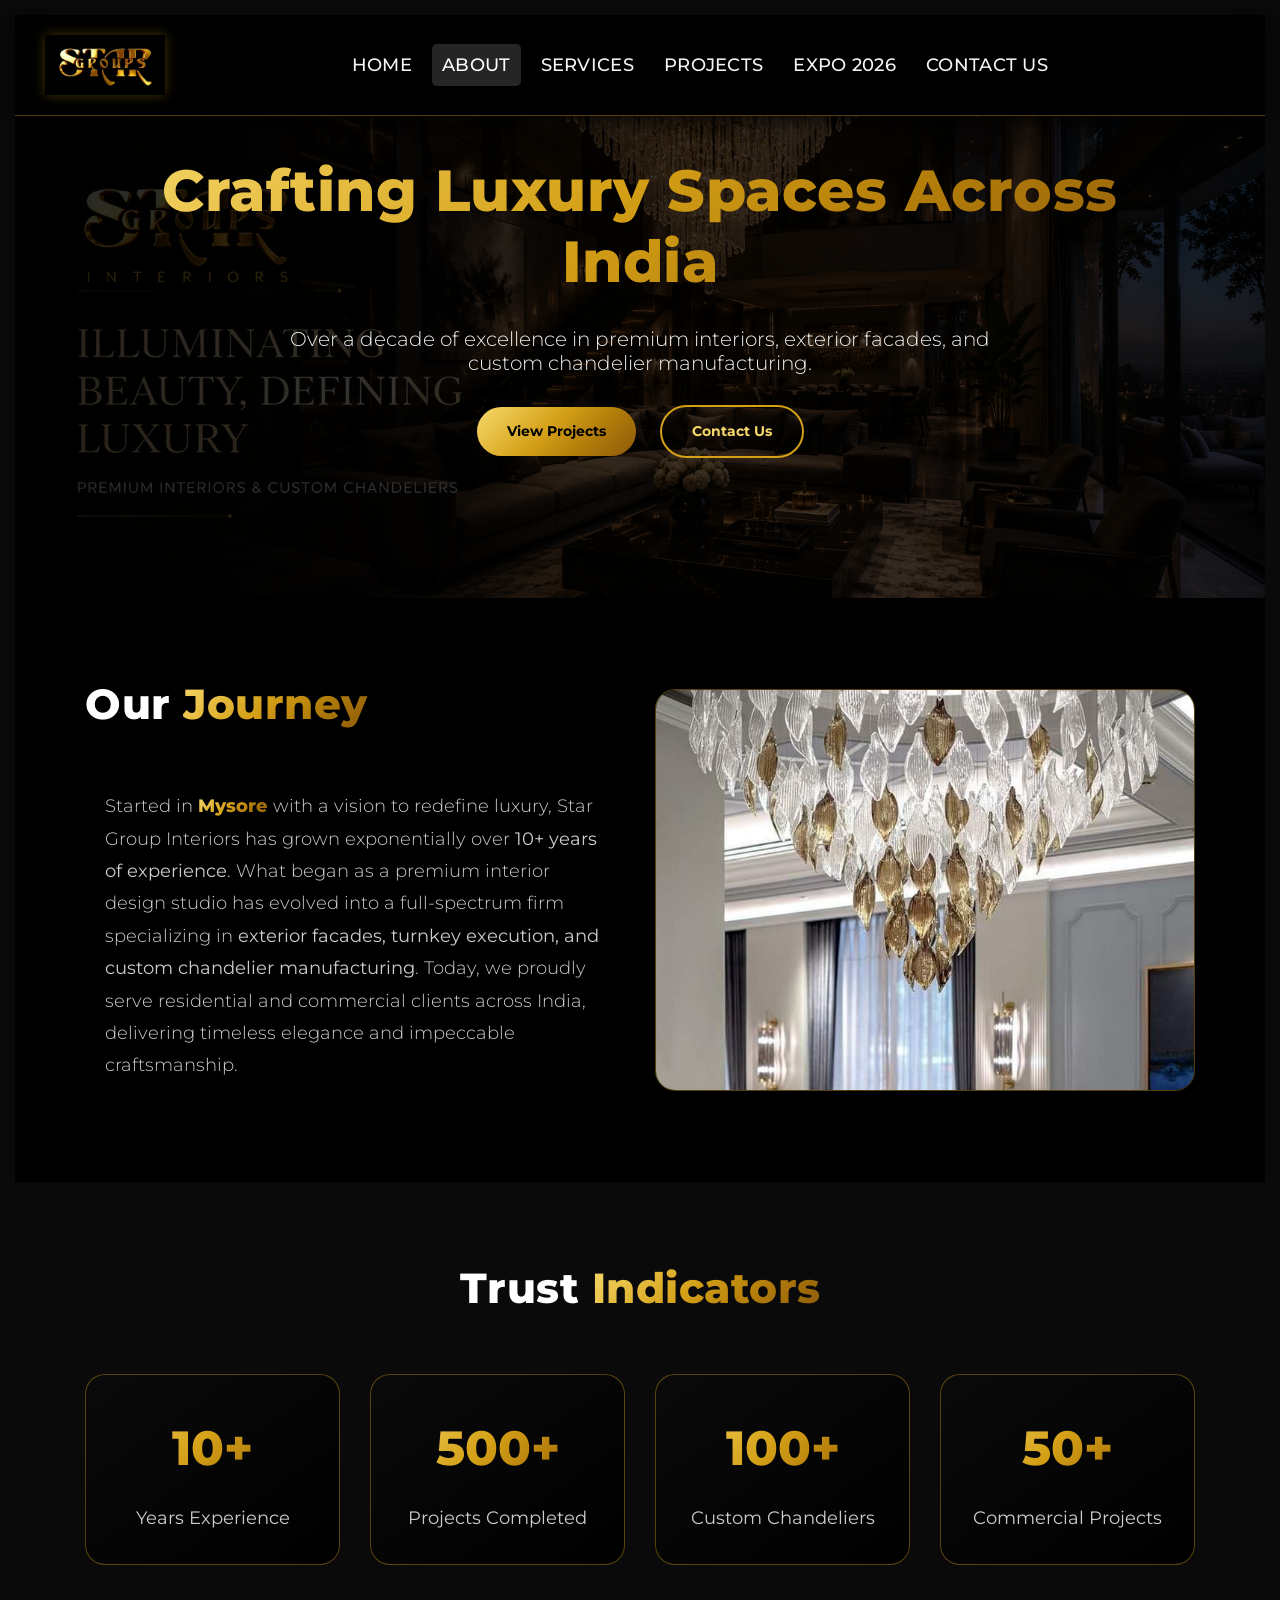
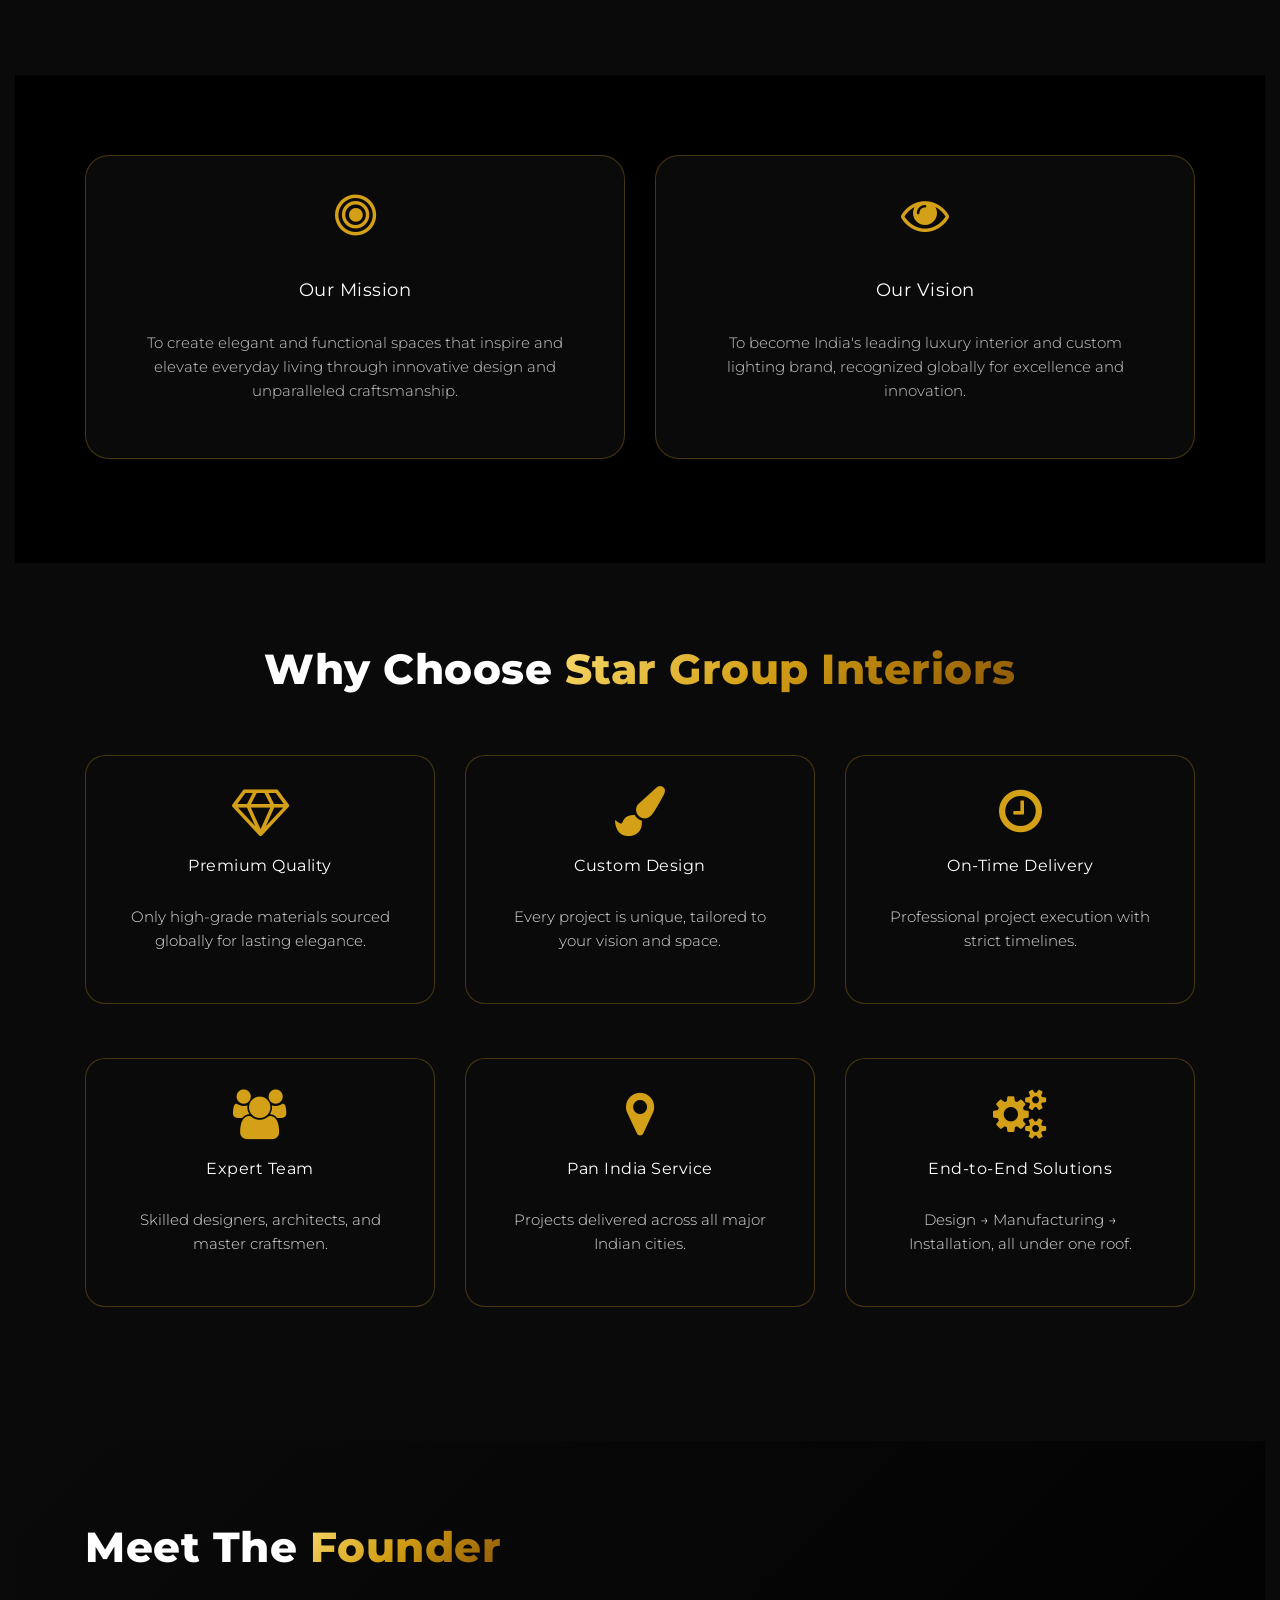
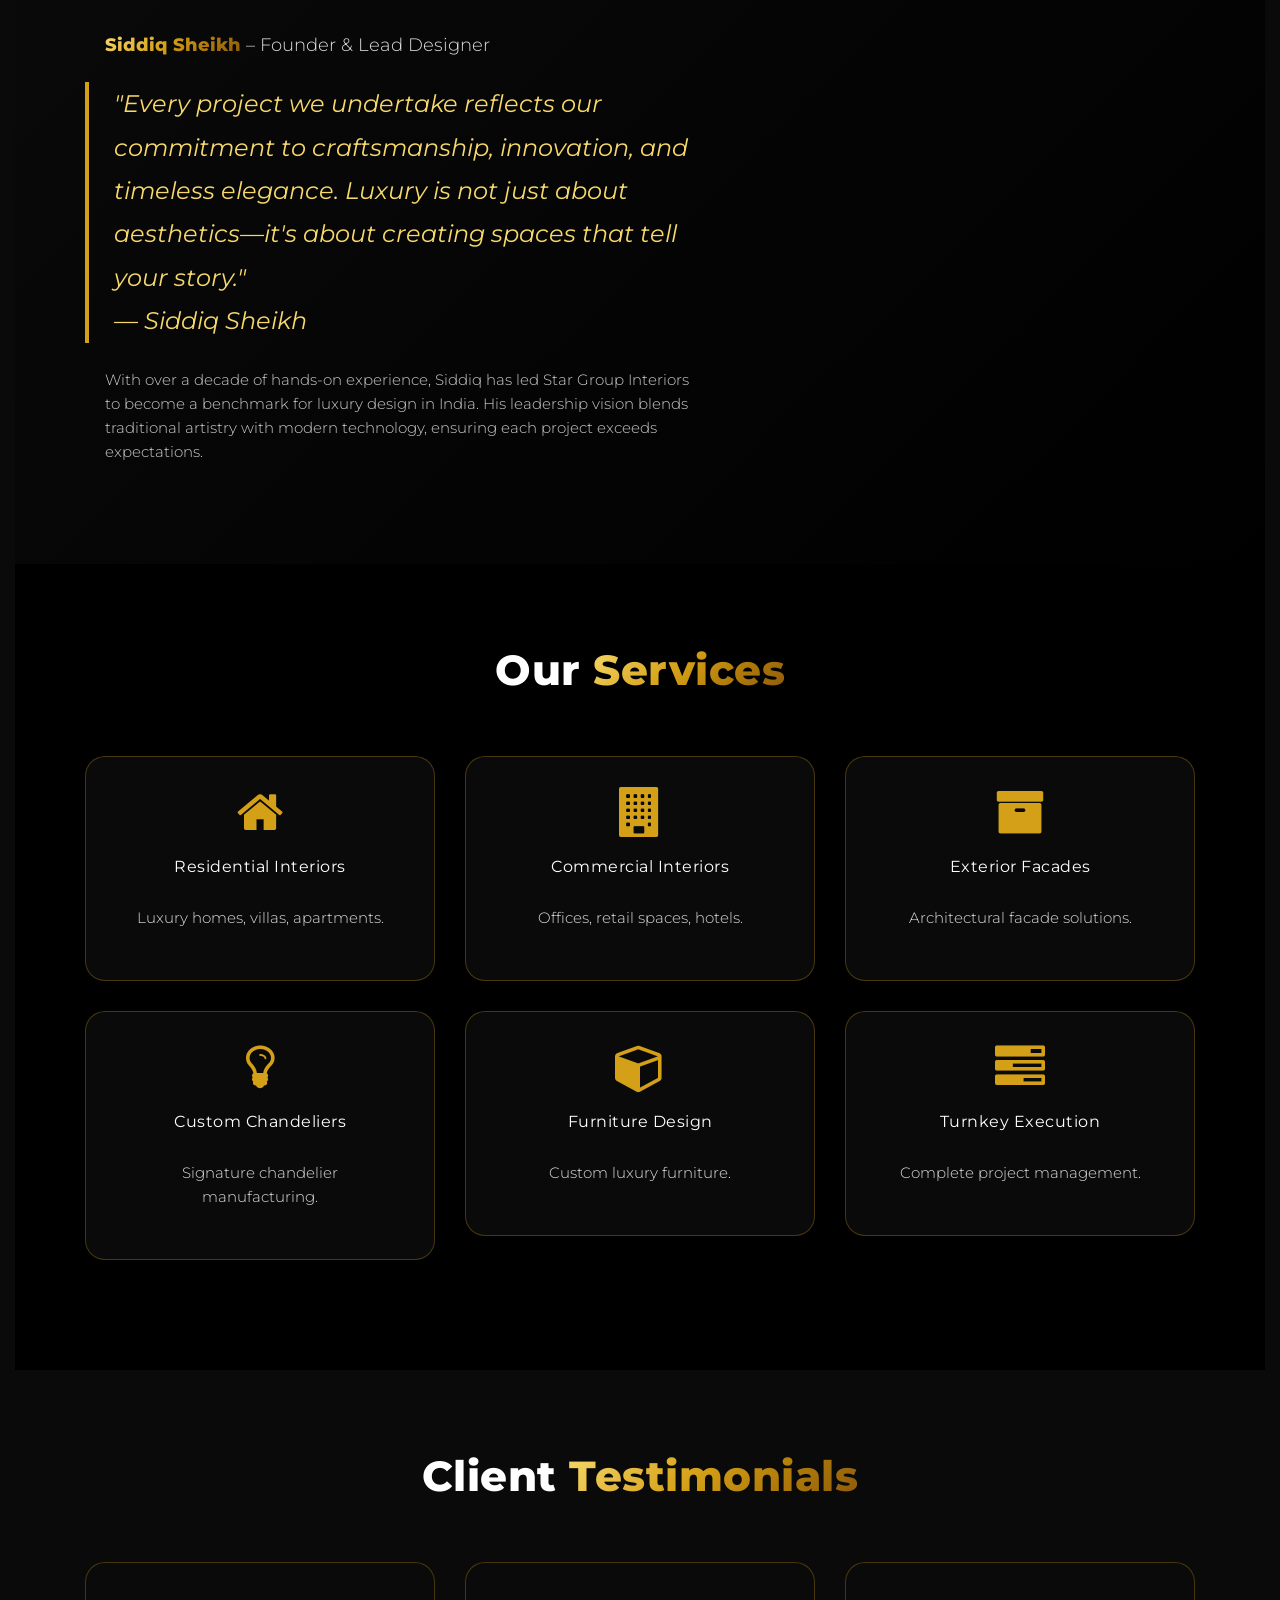
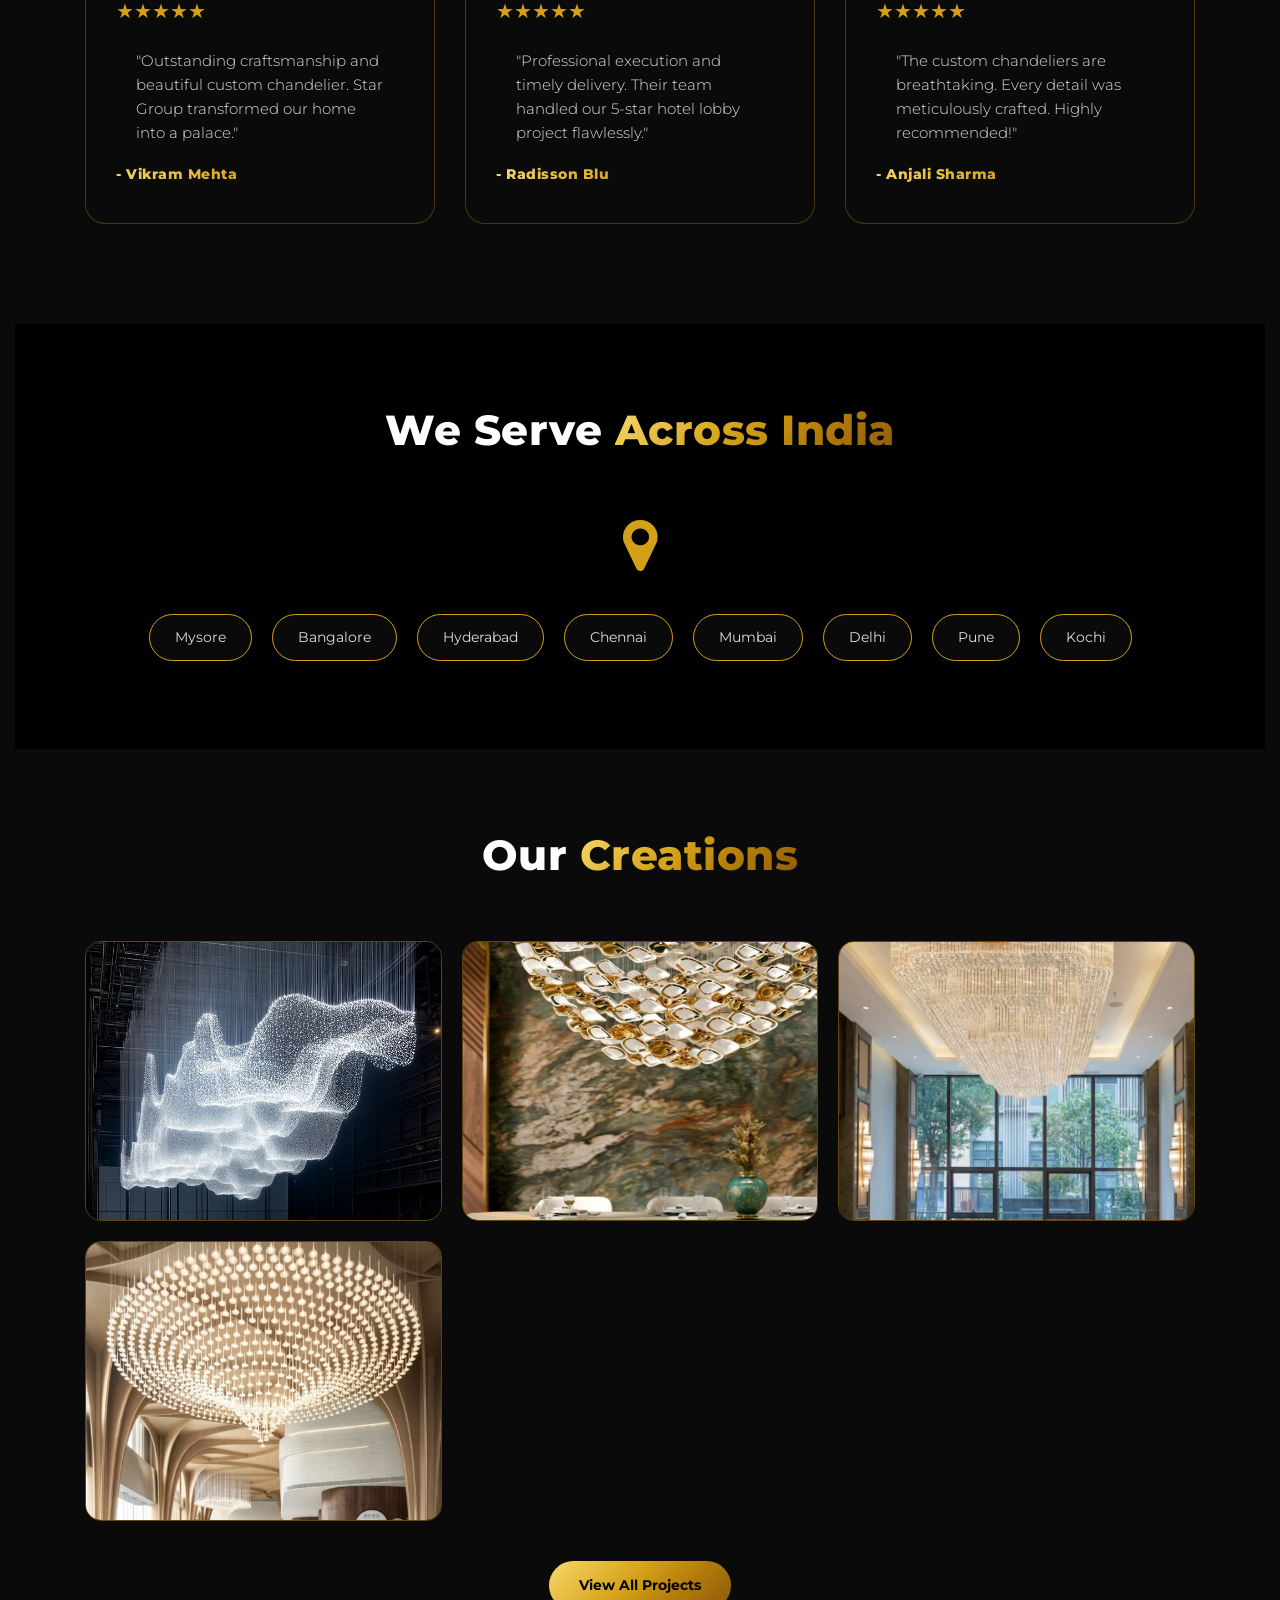
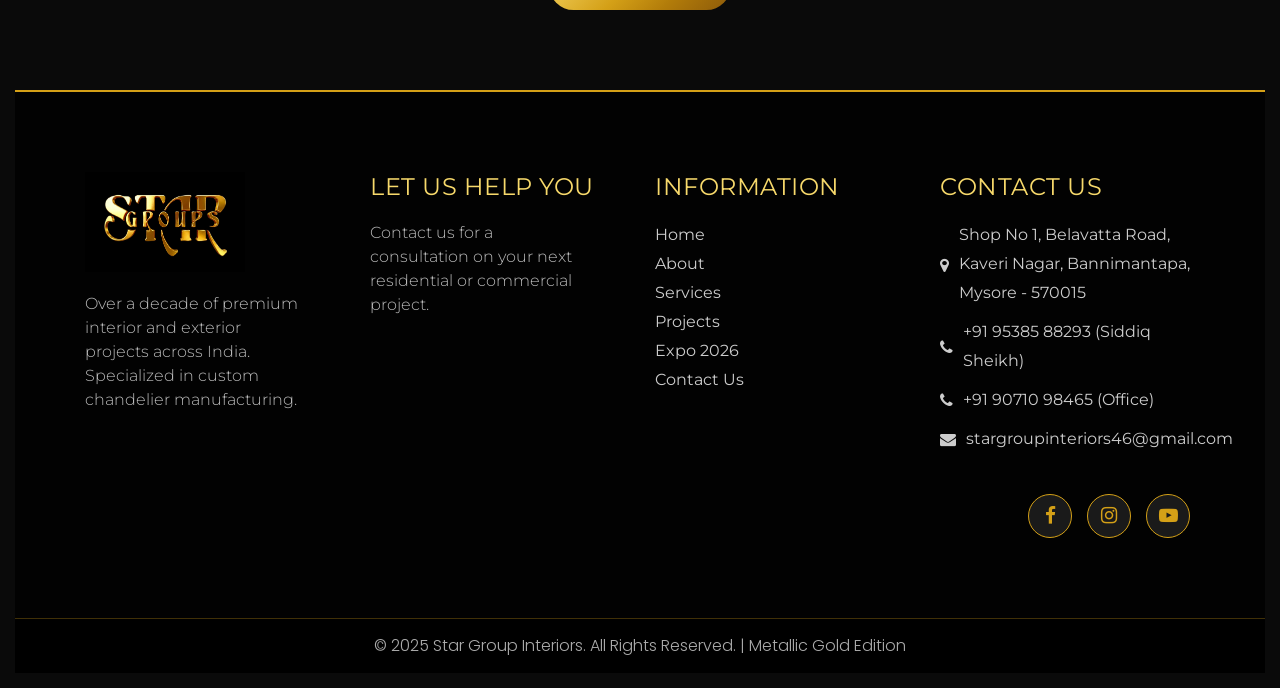
==== commit c9b109c3: "third commit" ====
--- a/about.html
+++ b/about.html
@@ -128,6 +128,11 @@
          width: auto;
       }
 
+      .navbar-toggler {
+         background-color: var(--gold-main);
+         border: none;
+      }
+
       /* Footer Styles (SAME AS INDEX.HTML) */
       .footer_section {
          background: #020202;
@@ -405,6 +410,41 @@
          padding: 80px 0;
       }
 
+      /* MOBILE NAVIGATION CLICK FIX (SAME AS INDEX.HTML) */
+      @media (max-width: 991px) {
+         .navbar-collapse {
+            position: relative;
+            z-index: 99999;
+            background: #000;
+            padding: 15px;
+         }
+
+         .navbar-nav {
+            position: relative;
+            z-index: 99999;
+         }
+
+         .navbar-nav .nav-item {
+            position: relative;
+            z-index: 99999;
+         }
+
+         .navbar-nav .nav-link {
+            display: block;
+            padding: 12px 15px;
+            position: relative;
+            z-index: 99999;
+            pointer-events: auto;
+         }
+
+         .hero-about,
+         .layout_padding,
+         .founder-section {
+            position: relative;
+            z-index: 1;
+         }
+      }
+
       @media (max-width: 768px) {
          body {
             border-width: 8px;
@@ -421,6 +461,28 @@
          .footer_social_icon ul {
             justify-content: center;
             margin-top: 20px;
+         }
+
+         .stat-number {
+            font-size: 36px;
+         }
+      }
+
+      @media (max-width: 576px) {
+         .hero-about {
+            padding: 80px 0;
+         }
+
+         .hero-about h1 {
+            font-size: 28px;
+         }
+
+         .gallery-grid {
+            grid-template-columns: 1fr;
+         }
+
+         .gallery-grid img {
+            height: 220px;
          }
       }
    </style>
@@ -443,6 +505,7 @@
                   <li class="nav-item active"><a class="nav-link" href="about.html">About</a></li>
                   <li class="nav-item"><a class="nav-link" href="design.html">Services</a></li>
                   <li class="nav-item"><a class="nav-link" href="company.html">Projects</a></li>
+                  <li class="nav-item"><a class="nav-link" href="expo.html">Expo 2026</a></li>
                   <li class="nav-item"><a class="nav-link" href="contact.html">Contact Us</a></li>
                </ul>
             </div>
@@ -467,12 +530,18 @@
             <div class="col-lg-6">
                <h2 class="section-title" style="text-align: left;">Our <span>Journey</span></h2>
                <p style="color:#ccc; font-size: 18px; line-height: 1.8;">
-                  Started in <strong class="gold-text">Mysore</strong> with a vision to redefine luxury, Star Group Interiors has grown exponentially over <strong>10+ years of experience</strong>. What began as a premium interior design studio has evolved into a full-spectrum firm specializing in <strong>exterior facades, turnkey execution, and custom chandelier manufacturing</strong>. Today, we proudly serve residential and commercial clients across India, delivering timeless elegance and impeccable craftsmanship.
+                  Started in <strong class="gold-text">Mysore</strong> with a vision to redefine luxury, Star Group
+                  Interiors has grown exponentially over <strong>10+ years of experience</strong>. What began as a
+                  premium interior design studio has evolved into a full-spectrum firm specializing in <strong>exterior
+                     facades, turnkey execution, and custom chandelier manufacturing</strong>. Today, we proudly serve
+                  residential and commercial clients across India, delivering timeless elegance and impeccable
+                  craftsmanship.
                </p>
             </div>
             <div class="col-lg-6">
                <div style="border-radius: 20px; overflow: hidden; border: 1px solid rgba(212, 160, 23, 0.4);">
-                  <img src="images/w3.jpg" alt="Star Group Interiors Journey" style="width:100%; height:400px; object-fit:cover;">
+                  <img src="images/w3.jpg" alt="Star Group Interiors Journey"
+                     style="width:100%; height:400px; object-fit:cover;">
                </div>
             </div>
          </div>
@@ -520,14 +589,16 @@
                <div class="mission-card">
                   <i class="fa fa-bullseye"></i>
                   <h3 style="margin-top: 20px;">Our Mission</h3>
-                  <p style="color:#ccc;">To create elegant and functional spaces that inspire and elevate everyday living through innovative design and unparalleled craftsmanship.</p>
+                  <p style="color:#ccc;">To create elegant and functional spaces that inspire and elevate everyday
+                     living through innovative design and unparalleled craftsmanship.</p>
                </div>
             </div>
             <div class="col-md-6 mb-4">
                <div class="mission-card">
                   <i class="fa fa-eye"></i>
                   <h3 style="margin-top: 20px;">Our Vision</h3>
-                  <p style="color:#ccc;">To become India's leading luxury interior and custom lighting brand, recognized globally for excellence and innovation.</p>
+                  <p style="color:#ccc;">To become India's leading luxury interior and custom lighting brand, recognized
+                     globally for excellence and innovation.</p>
                </div>
             </div>
          </div>
@@ -592,8 +663,12 @@
             <div class="col-md-7">
                <h2 class="section-title" style="text-align: left;">Meet The <span>Founder</span></h2>
                <p style="font-size:18px"><strong class="gold-text">Siddiq Sheikh</strong> – Founder & Lead Designer</p>
-               <div class="founder-quote">"Every project we undertake reflects our commitment to craftsmanship, innovation, and timeless elegance. Luxury is not just about aesthetics—it's about creating spaces that tell your story."<br>— Siddiq Sheikh</div>
-               <p style="color:#ccc;">With over a decade of hands-on experience, Siddiq has led Star Group Interiors to become a benchmark for luxury design in India. His leadership vision blends traditional artistry with modern technology, ensuring each project exceeds expectations.</p>
+               <div class="founder-quote">"Every project we undertake reflects our commitment to craftsmanship,
+                  innovation, and timeless elegance. Luxury is not just about aesthetics—it's about creating spaces that
+                  tell your story."<br>— Siddiq Sheikh</div>
+               <p style="color:#ccc;">With over a decade of hands-on experience, Siddiq has led Star Group Interiors to
+                  become a benchmark for luxury design in India. His leadership vision blends traditional artistry with
+                  modern technology, ensuring each project exceeds expectations.</p>
             </div>
          </div>
       </div>
@@ -658,21 +733,24 @@
             <div class="col-md-4">
                <div class="testimonial-card">
                   <div class="stars">★★★★★</div>
-                  <p>"Outstanding craftsmanship and beautiful custom chandelier. Star Group transformed our home into a palace."</p>
+                  <p>"Outstanding craftsmanship and beautiful custom chandelier. Star Group transformed our home into a
+                     palace."</p>
                   <h5 class="gold-text">- Vikram Mehta</h5>
                </div>
             </div>
             <div class="col-md-4">
                <div class="testimonial-card">
                   <div class="stars">★★★★★</div>
-                  <p>"Professional execution and timely delivery. Their team handled our 5-star hotel lobby project flawlessly."</p>
+                  <p>"Professional execution and timely delivery. Their team handled our 5-star hotel lobby project
+                     flawlessly."</p>
                   <h5 class="gold-text">- Radisson Blu</h5>
                </div>
             </div>
             <div class="col-md-4">
                <div class="testimonial-card">
                   <div class="stars">★★★★★</div>
-                  <p>"The custom chandeliers are breathtaking. Every detail was meticulously crafted. Highly recommended!"</p>
+                  <p>"The custom chandeliers are breathtaking. Every detail was meticulously crafted. Highly
+                     recommended!"</p>
                   <h5 class="gold-text">- Anjali Sharma</h5>
                </div>
             </div>
@@ -742,6 +820,7 @@
                      <li><a href="about.html">About</a></li>
                      <li><a href="design.html">Services</a></li>
                      <li><a href="company.html">Projects</a></li>
+                     <li><a href="expo.html">Expo 2026</a></li>
                      <li><a href="contact.html">Contact Us</a></li>
                   </ul>
                </div>
@@ -763,34 +842,34 @@
                </div>
             </div>
          </div>
-         <div class="footer_section" style="border-top: none; padding-top: 0;">
-            <div class="row">
-               <div class="col-md-6"></div>
-               <div class="col-md-6">
-                  <div class="footer_social_icon">
-                     <ul>
-                        <li>
-                           <a href="https://www.facebook.com/star_group_interiors" target="_blank">
-                              <i class="fa fa-facebook"></i>
-                           </a>
-                        </li>
-                        <li>
-                           <a href="https://www.instagram.com/star_group_interiors/" target="_blank">
-                              <i class="fa fa-instagram"></i>
-                           </a>
-                        </li>
-                        <li>
-                           <a href="https://www.youtube.com/@StarGroupInteriors" target="_blank">
-                              <i class="fa fa-youtube-play"></i>
-                           </a>
-                        </li>
-                     </ul>
-                  </div>
-               </div>
-            </div>
-         </div>
-      </div>
-   </div>
+         <div class="row" style="margin-top: 20px;">
+            <div class="col-md-6"></div>
+            <div class="col-md-6">
+               <div class="footer_social_icon">
+                  <ul>
+                     <li>
+                        <a href="https://www.facebook.com/star_group_interiors" target="_blank">
+                           <i class="fa fa-facebook"></i>
+                        </a>
+                     </li>
+                     <li>
+                        <a href="https://www.instagram.com/star_group_interiors/" target="_blank">
+                           <i class="fa fa-instagram"></i>
+                        </a>
+                     </li>
+                     <li>
+                        <a href="https://www.youtube.com/@StarGroupInteriors" target="_blank">
+                           <i class="fa fa-youtube-play"></i>
+                        </a>
+                     </li>
+                  </ul>
+               </div>
+            </div>
+         </div>
+      </div>
+   </div>
+
+   <!-- Copyright Section (EXACT SAME AS INDEX.HTML) -->
    <div class="copyright_section">
       <div class="container">
          <p class="copyright_text">© 2025 Star Group Interiors. All Rights Reserved. | Metallic Gold Edition</p>
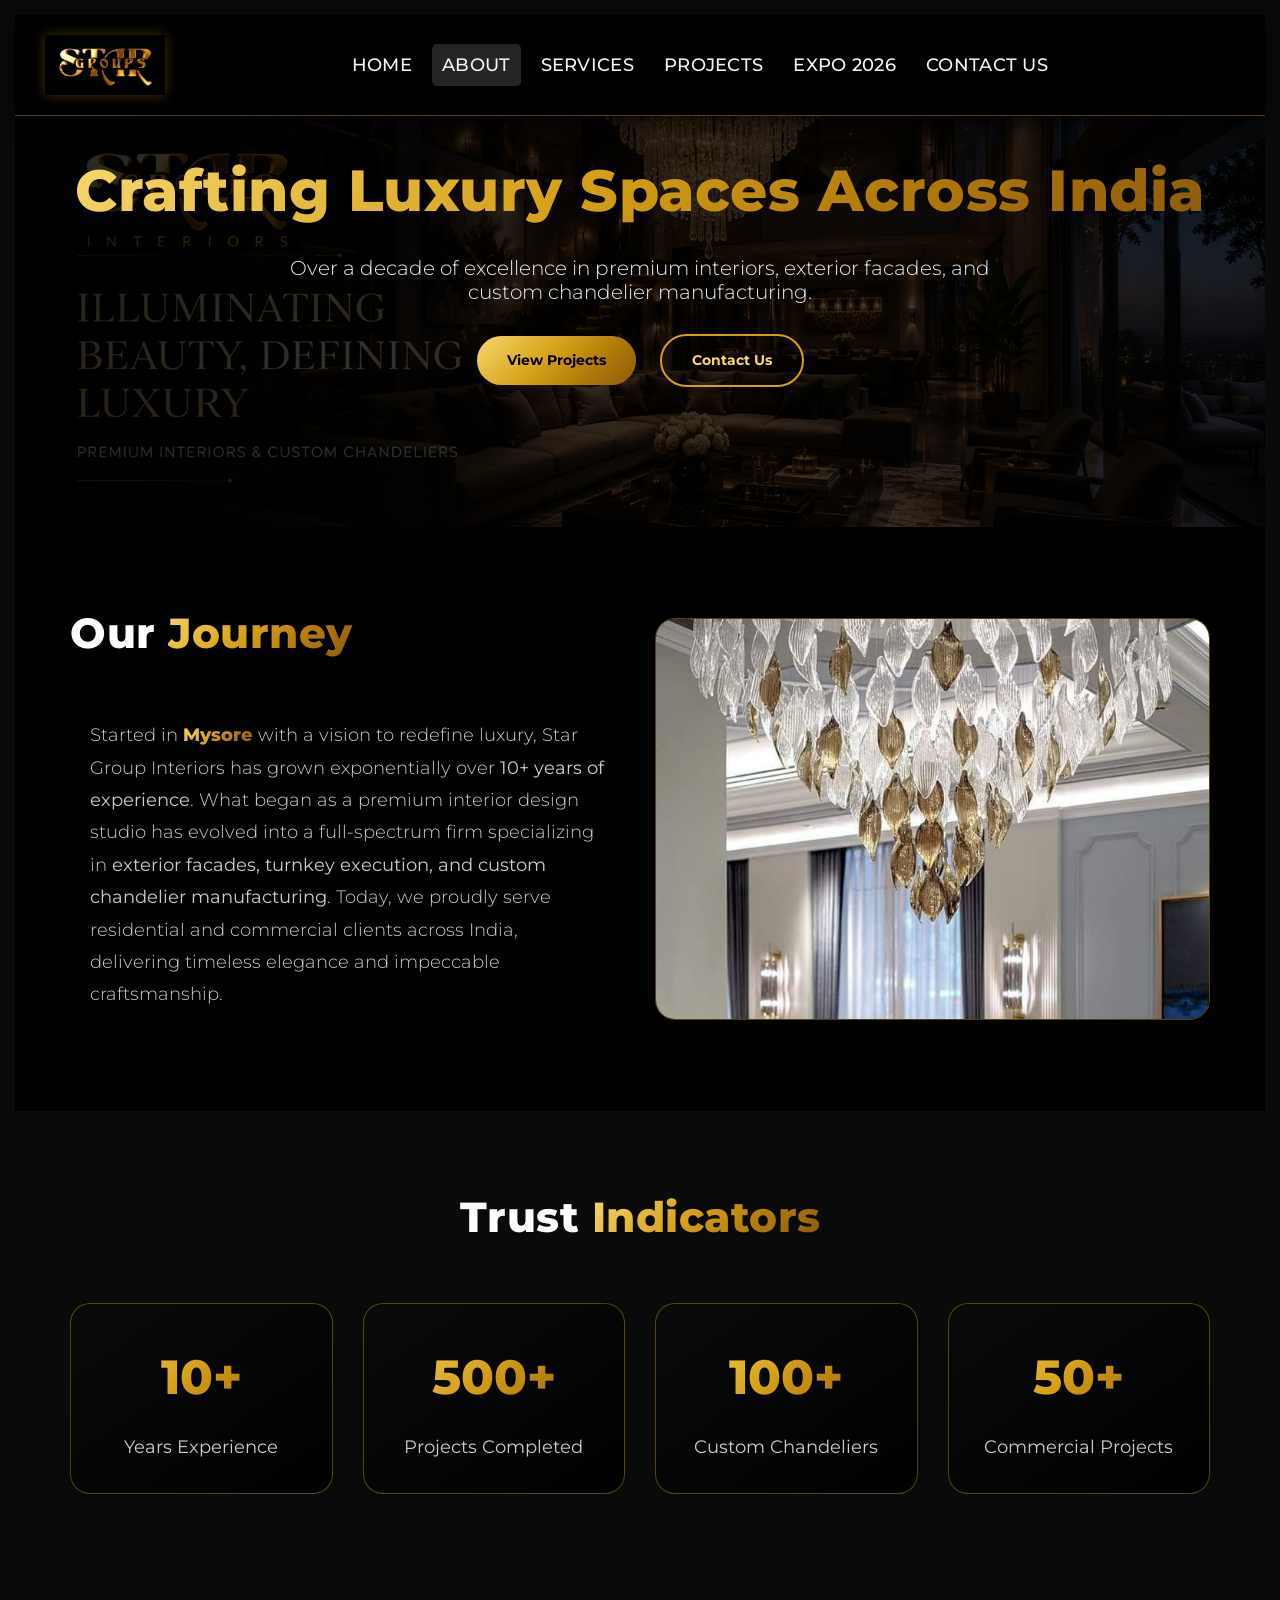
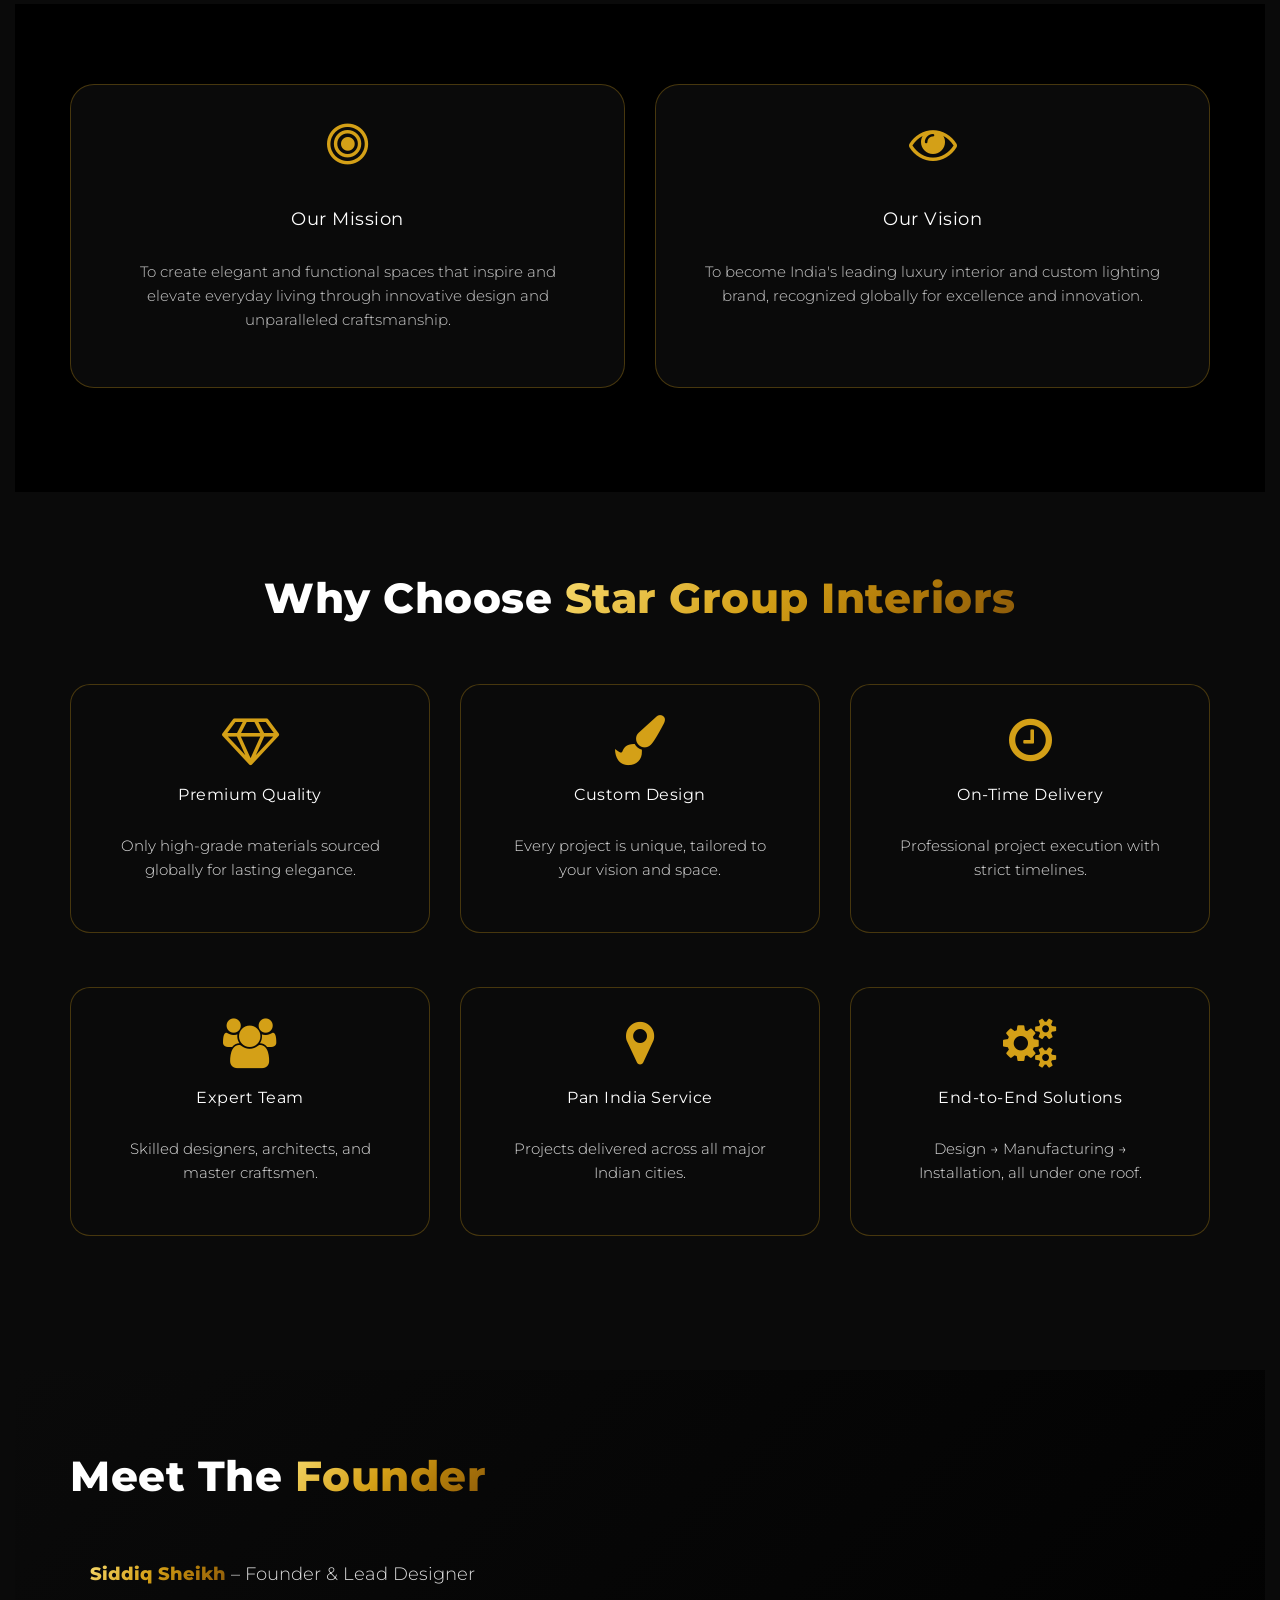
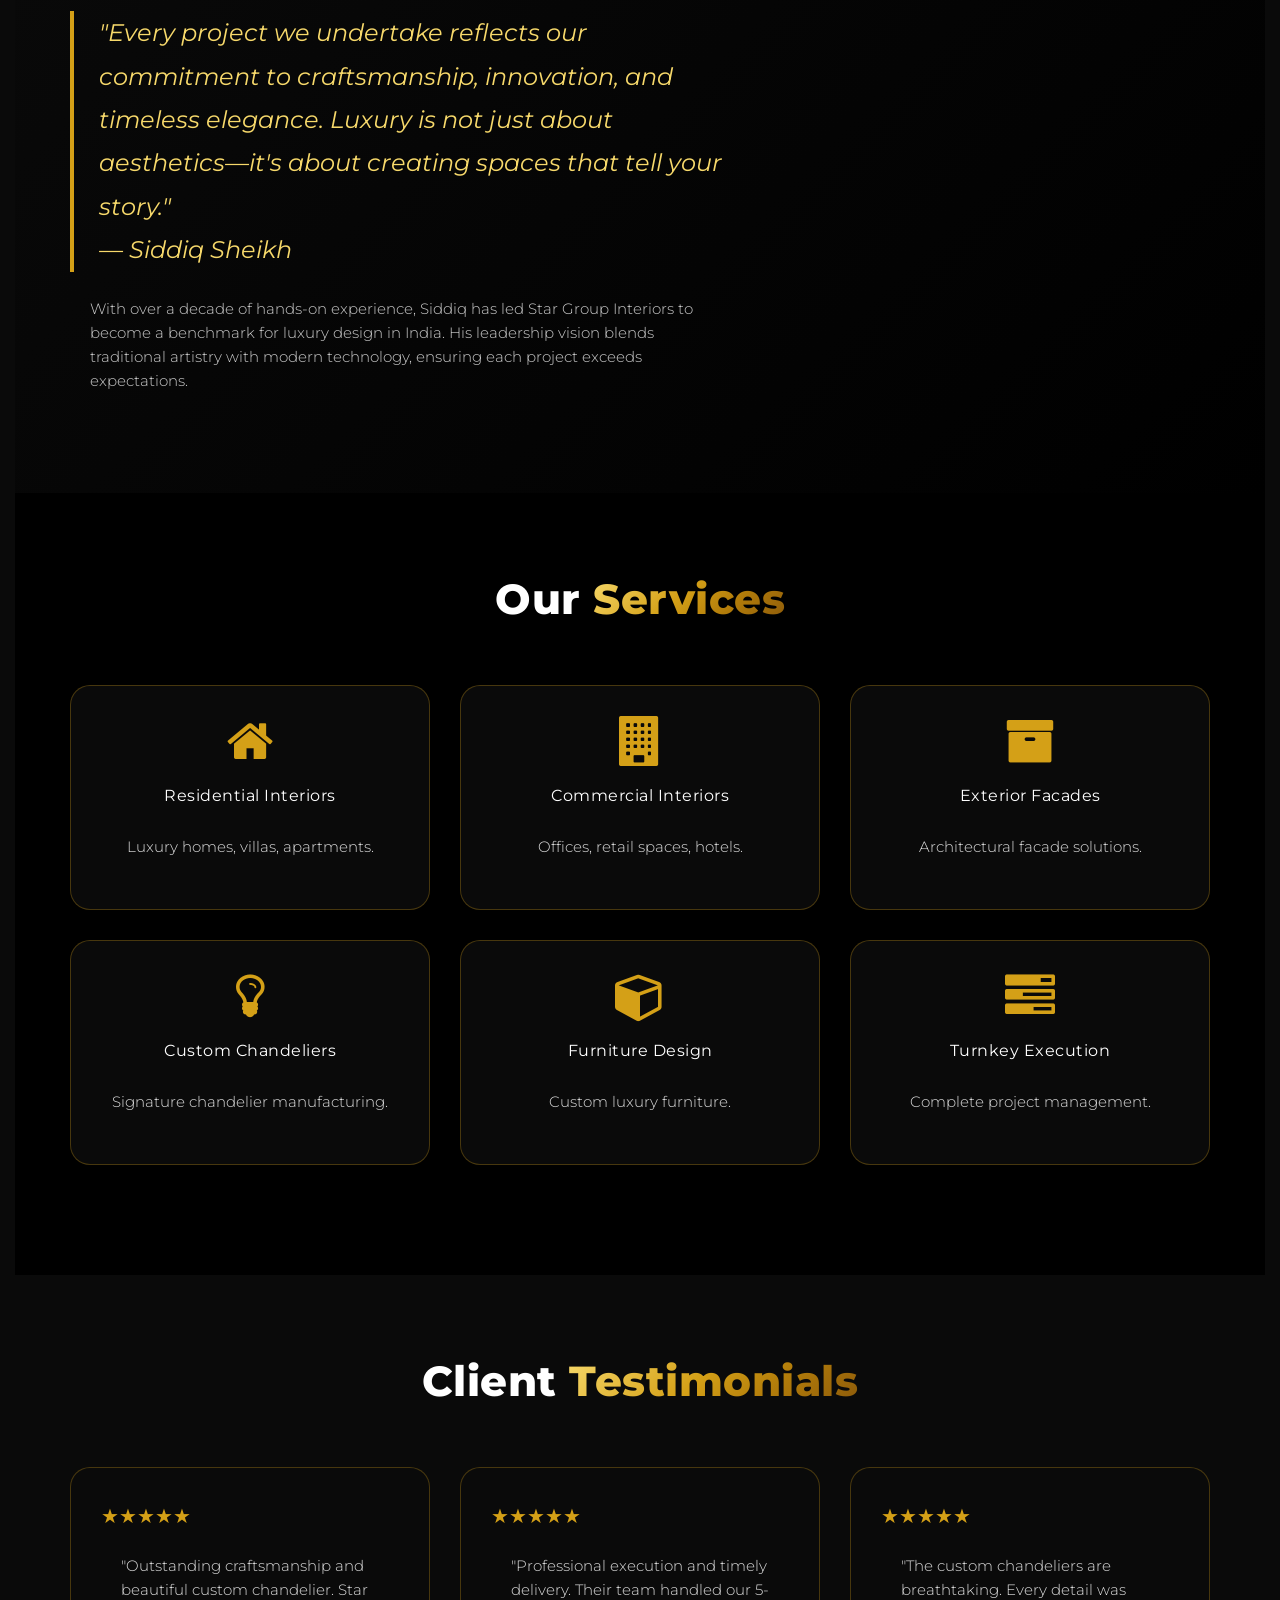
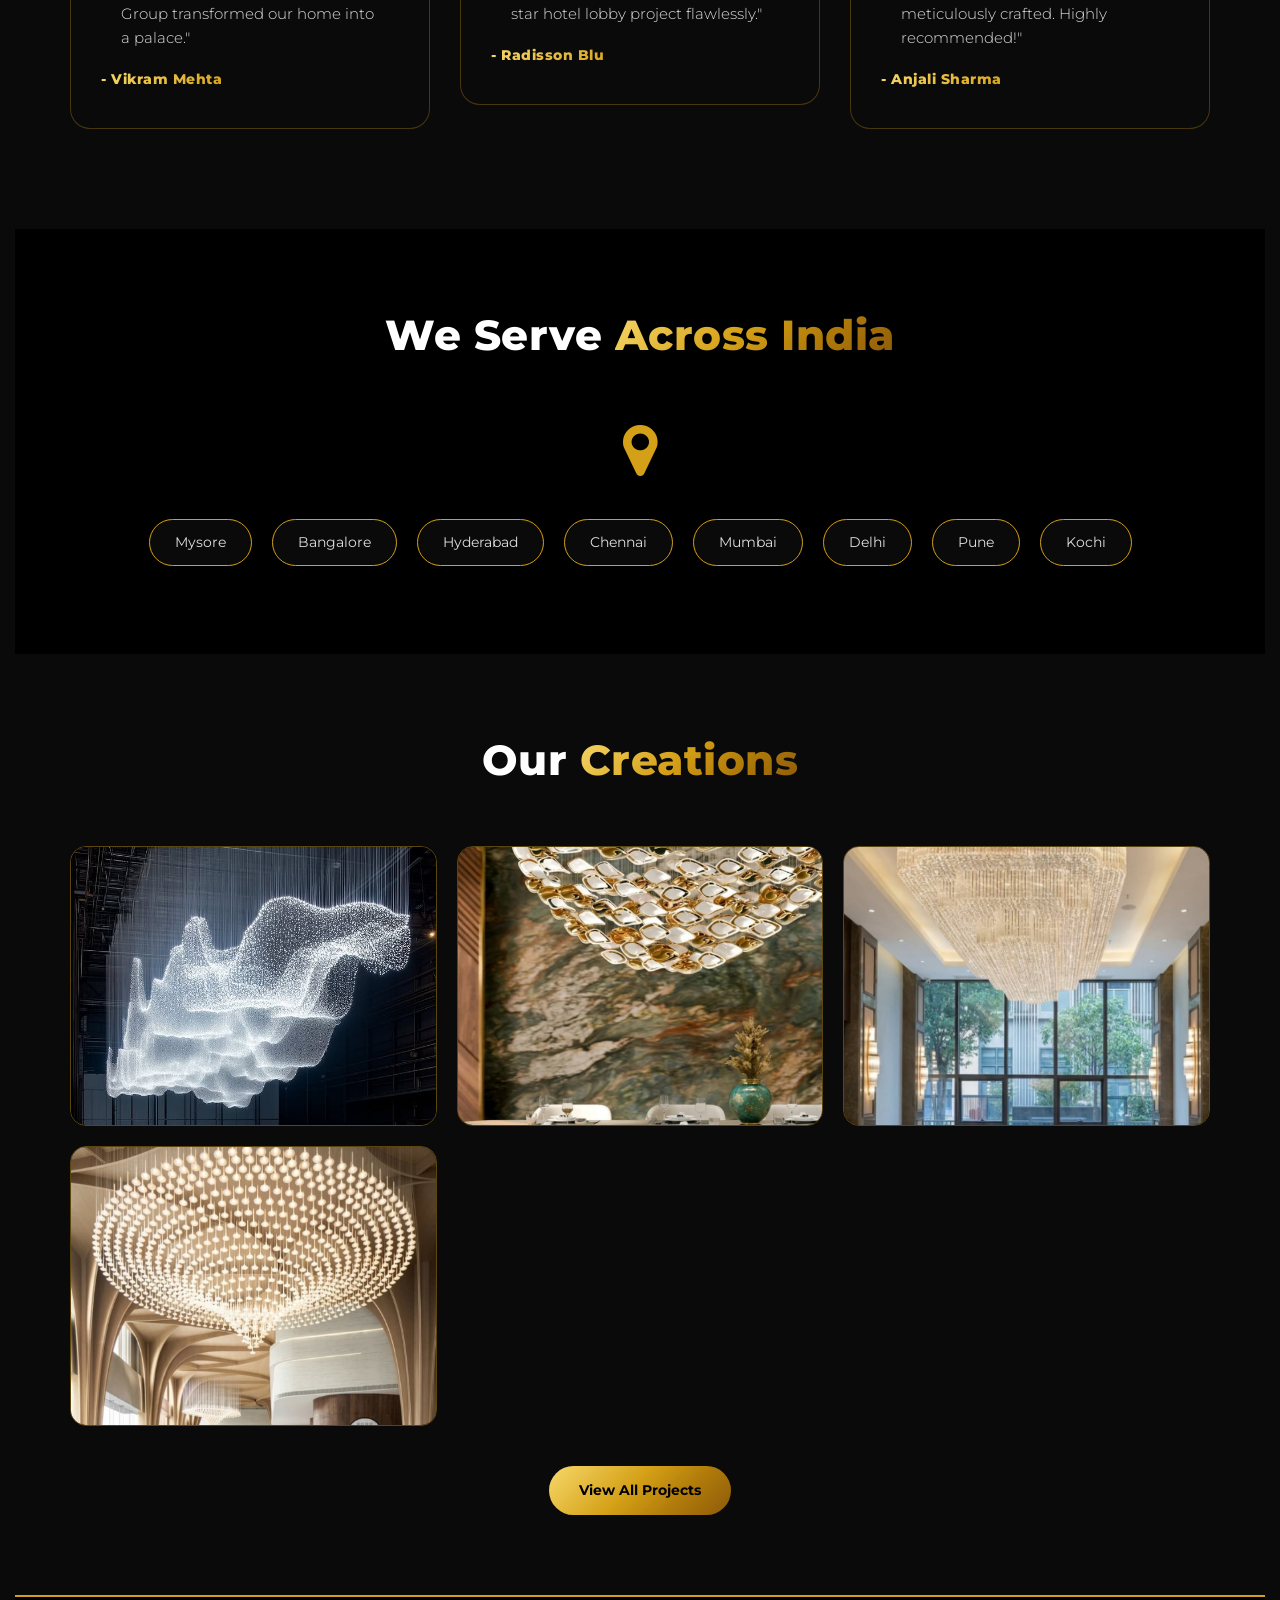
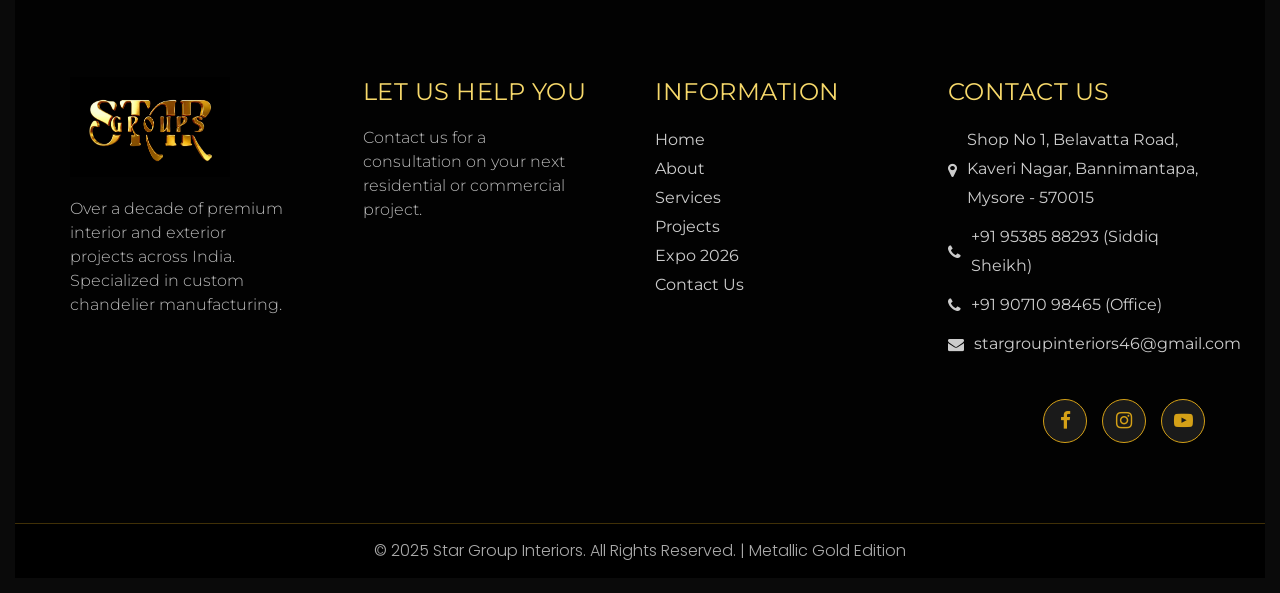
==== commit 1ae6901e: "fourth commit" ====
--- a/about.html
+++ b/about.html
@@ -411,39 +411,55 @@
       }
 
       /* MOBILE NAVIGATION CLICK FIX (SAME AS INDEX.HTML) */
-      @media (max-width: 991px) {
-         .navbar-collapse {
-            position: relative;
-            z-index: 99999;
-            background: #000;
-            padding: 15px;
-         }
-
-         .navbar-nav {
-            position: relative;
-            z-index: 99999;
-         }
-
-         .navbar-nav .nav-item {
-            position: relative;
-            z-index: 99999;
-         }
-
-         .navbar-nav .nav-link {
-            display: block;
-            padding: 12px 15px;
-            position: relative;
-            z-index: 99999;
-            pointer-events: auto;
-         }
-
-         .hero-about,
-         .layout_padding,
-         .founder-section {
-            position: relative;
-            z-index: 1;
-         }
-      }
+      /* Add this to the <style> section in about.html - REPLACE the existing mobile nav rule */
+@media (max-width: 991px) {
+   .navbar-collapse {
+      position: absolute !important;
+      top: 100% !important;
+      left: 0 !important;
+      right: 0 !important;
+      background: #000 !important;
+      padding: 15px !important;
+      border-bottom: 2px solid var(--gold-main) !important;
+      z-index: 99999 !important;
+   }
+
+   .navbar-nav {
+      position: relative !important;
+      z-index: 99999 !important;
+   }
+
+   .navbar-nav .nav-item {
+      position: relative !important;
+      z-index: 99999 !important;
+   }
+
+   .navbar-nav .nav-link {
+      display: block !important;
+      padding: 10px 15px !important;
+      position: relative !important;
+      z-index: 99999 !important;
+      pointer-events: auto !important;
+      color: #f5f5f5 !important;
+   }
+
+   .navbar-nav .nav-link:hover,
+   .navbar-nav .nav-link.active {
+      background: rgba(212, 160, 23, 0.12) !important;
+      color: var(--gold-light) !important;
+   }
+
+   .navbar-nav .nav-link::after {
+      display: none !important;
+   }
+
+   .hero-about,
+   .layout_padding,
+   .founder-section {
+      position: relative !important;
+      z-index: 1 !important;
+   }
+}
 
       @media (max-width: 768px) {
          body {
--- a/css/style.css
+++ b/css/style.css
@@ -16,6 +16,275 @@
 @import url(nice-select.css);
 
 /*--------------------------------------------------------------------- skeleton ---------------------------------------------------------------------*/
+
+
+/* ===== METALLIC GOLD / PURE BLACK THEME - OVERRIDES ===== */
+/* This section overrides the default styles to match your gold theme */
+
+:root {
+  --gold-light: #F7D96B;
+  --gold-main: #D4A017;
+  --gold-deep: #8C5A0A;
+  --gold-gradient: linear-gradient(135deg, #F7D96B 0%, #D4A017 45%, #B27C0A 70%, #8C5A0A 100%);
+  --black-pure: #000000;
+  --black-rich: #0a0a0a;
+}
+
+body {
+  background: var(--black-pure) !important;
+  color: #dddddd !important;
+  border-color: var(--black-rich) !important;
+  background-color: var(--black-pure) !important;
+}
+
+/* Fix the hero slider height from style.css */
+.hero_slider .carousel,
+.hero_slider .carousel-inner,
+.hero_slider .carousel-item {
+  height: auto !important;
+  min-height: auto !important;
+}
+
+.hero_slide {
+  height: auto !important;
+  min-height: 600px !important;
+}
+
+/* Fix navbar colors */
+.header_section {
+  background: #000000 !important;
+  background-color: #000000 !important;
+}
+
+.bg-light {
+  background-color: #000000 !important;
+}
+
+.navbar-light .navbar-nav .nav-link {
+  color: #f5f5f5 !important;
+}
+
+.navbar-light .navbar-nav .nav-link:hover,
+.navbar-light .navbar-nav .nav-link.active {
+  color: var(--gold-light) !important;
+}
+
+/* Fix company section colors */
+.company_section {
+  background: #000000 !important;
+}
+
+.company_taital {
+  color: #ffffff !important;
+}
+
+.company_text {
+  color: #cccccc !important;
+}
+
+/* Fix client section */
+.client_section {
+  background: #ffffff !important;
+}
+
+.client_taital {
+  color: #000000 !important;
+}
+
+.moark_text {
+  color: var(--gold-deep) !important;
+}
+
+.client_text {
+  color: #2c2c2c !important;
+}
+
+/* Fix news section */
+.news_section {
+  background: #000000 !important;
+}
+
+.news_taital {
+  color: #ffffff !important;
+}
+
+.news_taital_1 {
+  color: var(--gold-light) !important;
+}
+
+.news_text {
+  color: #cccccc !important;
+}
+
+/* Fix contact section */
+.contact_section {
+  background: #000000 !important;
+}
+
+.contact_taital {
+  color: #ffffff !important;
+}
+
+/* Fix footer */
+.footer_section {
+  background: #020202 !important;
+  border-top: 2px solid var(--gold-main) !important;
+}
+
+.footer_taital {
+  color: var(--gold-light) !important;
+}
+
+.footer_text {
+  color: #bbbbbb !important;
+}
+
+.location_text li a {
+  color: #cccccc !important;
+}
+
+.location_text li a:hover {
+  color: var(--gold-main) !important;
+}
+
+.footer_social_icon li a {
+  background: #1a1a1a !important;
+  color: var(--gold-main) !important;
+  border: 1px solid var(--gold-main) !important;
+}
+
+.footer_social_icon li a:hover {
+  background: var(--gold-main) !important;
+  color: #000000 !important;
+}
+
+/* Fix copyright */
+.copyright_section {
+  background: #000000 !important;
+  border-top: 1px solid rgba(212, 160, 23, 0.3) !important;
+}
+
+.copyright_text {
+  color: #aaaaaa !important;
+}
+
+.copyright_text a {
+  color: var(--gold-main) !important;
+}
+
+/* Fix form elements */
+.mail_text,
+.massage-bt {
+  background: #1e1e1e !important;
+  border: 1px solid #333333 !important;
+  color: #ffffff !important;
+}
+
+.mail_text:focus,
+.massage-bt:focus {
+  border-color: var(--gold-main) !important;
+}
+
+input.mail_text::placeholder,
+textarea.massage-bt::placeholder {
+  color: #888888 !important;
+}
+
+/* Fix send button */
+.send_bt a {
+  background: var(--gold-gradient) !important;
+  color: #000000 !important;
+}
+
+.send_bt a:hover {
+  color: #000000 !important;
+  background: var(--gold-gradient) !important;
+  opacity: 0.85;
+}
+
+/* Fix read buttons */
+.read_bt a {
+  background: var(--gold-gradient) !important;
+  color: #000000 !important;
+}
+
+.read_bt a:hover {
+  color: #000000 !important;
+  opacity: 0.85;
+  background: var(--gold-gradient) !important;
+}
+
+/* Fix see more buttons */
+.seemore_bt a {
+  color: var(--gold-light) !important;
+}
+
+.seemore_bt a:hover {
+  color: var(--gold-main) !important;
+}
+
+/* Fix readmore buttons */
+.readmore_bt a {
+  color: var(--gold-light) !important;
+}
+
+.readmore_bt a:hover {
+  color: var(--gold-main) !important;
+}
+
+/* Fix hero button */
+.hero_btn {
+  background: var(--gold-gradient) !important;
+  color: #000000 !important;
+}
+
+.hero_btn:hover {
+  color: #000000 !important;
+  box-shadow: 0 10px 25px rgba(212, 160, 23, 0.5) !important;
+}
+
+/* Fix carousel controls */
+#main_slider .carousel-control-next,
+#main_slider .carousel-control-prev {
+  background: rgba(0, 0, 0, 0.7) !important;
+  border: 1px solid var(--gold-main) !important;
+  color: var(--gold-main) !important;
+}
+
+#main_slider .carousel-control-next:hover,
+#main_slider .carousel-control-prev:hover {
+  background: var(--gold-main) !important;
+  color: #000000 !important;
+}
+
+/* Fix company images border */
+.company_img img {
+  border: 1px solid rgba(212, 160, 23, 0.3) !important;
+  border-radius: 16px !important;
+}
+
+.company_img img:hover {
+  border-color: var(--gold-main) !important;
+}
+
+/* Fix news images */
+.news_img img {
+  border: 1px solid rgba(212, 160, 23, 0.3) !important;
+  border-radius: 16px !important;
+}
+
+/* Fix slider dots */
+.dot {
+  background-color: #555555 !important;
+}
+
+.dot.active {
+  background-color: var(--gold-main) !important;
+}
+
+.dot:hover {
+  background-color: var(--gold-light) !important;
+}
 
 * {
     box-sizing: border-box !important;
--- a/css/responsive.css
+++ b/css/responsive.css
@@ -1,674 +1,1891 @@
-/*--------------------------------------------------------------------- File Name: responsive.css ---------------------------------------------------------------------*/
-
-
-/*------------------------------------------------------------------- 991px x 768px ---------------------------------------------------------------------*/
-
-@media only screen and (min-width: 768px) and (max-width: 991px) {
-    .header-search {
-        padding: 15px 0px;
-    }
+/*---------------------------------------------------------------------
+  File Name: responsive.css
+  Fully responsive for all devices - Gold Theme Edition
+  Works for ALL pages (index, about, design, company, expo, contact)
+----------------------------------------------------------------------*/
+
+/* ===== LARGE DESKTOPS (1200px+) ===== */
+@media (min-width: 1200px) {
+  .container {
+    max-width: 1170px;
+  }
+
+  .hero_content h1 {
+    font-size: 52px !important;
+  }
+
+  .slide img {
+    height: 650px !important;
+  }
+
+  .hero-about h1 {
+    font-size: 58px !important;
+  }
 }
 
-
-/*------------------------------------------------------------------- 767px x 599px ---------------------------------------------------------------------*/
-
-@media only screen and (min-width: 599px) and (max-width: 767px) {
-    .logo {
-        text-align: center;
-    }
-
-    .cart-content-right {
-        padding-bottom: 5px;
-    }
-
-    .mg {
-        margin: 0px 0px;
-    }
-
-    .menu-area-main {
-        height: 256px;
-        overflow-y: auto;
-    }
-
-    .megamenu>.row [class*="col-"] {
-        padding: 0px;
-    }
-
-    .menu-area-main .megamenu .men-cat {
-        padding: 0px 15px;
-    }
-
-    .menu-area-main .megamenu .women-cat {
-        padding: 0px 15px;
-    }
-
-    .menu-area-main .megamenu .el-cat {
-        padding: 0px 15px;
-    }
-
-    .mean-container .mean-nav ul li a.mean-expand {
-        height: 19px;
-    }
-
-    .category-box.women-box {
-        display: none;
-    }
-
-    .cart-box {
-        display: inline-block;
-        margin: 0px 30px;
-    }
-
-    .wish-box {
-        float: none;
-        margin: 0px 30px;
-        display: inline-block;
-    }
-
-    .menu-add {
-        display: none;
-    }
-
-    .category-box {
-        display: none;
-    }
-
-    .mean-container .mean-nav ul li ol {
-        padding: 0px;
-    }
-
-    .mean-container .mean-nav ul li a {
-        padding: 10px 20px;
-        width: 94.8%;
-    }
-
-    .mean-container .mean-nav ul li li a {
-        width: 92%;
-        padding: 1em 4%;
-    }
-
-    .mean-container .mean-nav ul li li li a {
-        width: 100%;
-    }
-
-    .header-search {
-        padding: 15px 0px;
-    }
-
-    #collapseFilter.d-md-block {
-        padding: 30px 0px;
-    }
+/* ===== DESKTOPS / LAPTOPS (992px - 1199px) ===== */
+@media (min-width: 992px) and (max-width: 1199px) {
+  /* ===== HEADER ===== */
+  .header_section {
+    padding: 5px 0;
+  }
+
+  .navbar-light .navbar-nav .nav-link {
+    font-size: 14px !important;
+    padding: 5px 8px !important;
+    margin: 0 2px !important;
+  }
+
+  .navbar-brand img {
+    max-height: 50px !important;
+  }
+
+  /* ===== HERO ===== */
+  .hero_content h1 {
+    font-size: 42px !important;
+  }
+
+  .hero_slide {
+    min-height: 500px !important;
+  }
+
+  .hero-about {
+    padding: 100px 0 !important;
+  }
+
+  .hero-about h1 {
+    font-size: 48px !important;
+  }
+
+  /* ===== SLIDES ===== */
+  .slide img {
+    height: 500px !important;
+  }
+
+  /* ===== COMPANY IMAGES ===== */
+  .company_img img {
+    height: 280px !important;
+  }
+
+  /* ===== NEWS IMAGES ===== */
+  .news_img img {
+    height: 300px !important;
+  }
+
+  /* ===== FOOTER ===== */
+  .footer_taital {
+    font-size: 20px !important;
+  }
+
+  .footer_text {
+    font-size: 14px !important;
+  }
+
+  /* ===== STATS ===== */
+  .stat-number {
+    font-size: 40px !important;
+  }
 }
 
-
-/*------------------------------------------------------------------- 599px x 280px ---------------------------------------------------------------------*/
-
-@media only screen and (min-width: 280px) and (max-width: 599px) {
-    .cart-content-right {
-        padding-bottom: 5px;
-    }
-
-    .megamenu>.row [class*="col-"] {
-        padding: 0px;
-    }
-
-    .menu-area-main .megamenu .men-cat {
-        padding: 0px 15px;
-    }
-
-    .menu-area-main .megamenu .women-cat {
-        padding: 0px 15px;
-    }
-
-    .menu-area-main .megamenu .el-cat {
-        padding: 0px 15px;
-    }
-
-    .mean-container .mean-nav ul li a {
-        padding: 1em 4%;
-        width: 92%;
-    }
-
-    .mean-container .mean-nav ul li li a {
-        width: 90%;
-        padding: 1em 5%;
-    }
-
-    .mean-container .sub-full.megamenu-categories ol li a {
-        padding: 5px 0px;
-        text-transform: capitalize;
-        width: 100%;
-    }
-
-    .megamenu .sub-full.megamenu-categories .women-box .banner-up-text a {
-        width: auto;
-        border: none;
-        float: none;
-    }
-
-    .menu-area-main {
-        height: 45px;
-        overflow-y: auto;
-    }
-
-    .mean-container .mean-nav ul li a.mean-expand {
-        top: 0;
-    }
+/* ===== TABLETS & SMALL LAPTOPS (768px - 991px) ===== */
+@media (min-width: 768px) and (max-width: 991px) {
+  /* ================================================================
+     HEADER - FIXED FOR ALL PAGES
+     ================================================================ */
+  .header_section {
+    padding: 5px 0;
+    position: sticky;
+    top: 0;
+    z-index: 9999;
+  }
+
+  .navbar {
+    padding: 5px 10px !important;
+  }
+
+  .navbar-brand {
+    width: auto !important;
+    padding: 0 !important;
+  }
+
+  .navbar-brand img {
+    max-height: 45px !important;
+    width: auto !important;
+  }
+
+  /* Mobile Toggle Button */
+  .navbar-toggler {
+    background: transparent !important;
+    border: 1px solid #D4A017 !important;
+    padding: 0.4rem 0.6rem !important;
+    border-radius: 6px !important;
+  }
+
+  .navbar-toggler:focus {
+    outline: none !important;
+    box-shadow: 0 0 0 2px rgba(212, 160, 23, 0.3) !important;
+  }
+
+  .navbar-toggler-icon {
+    background-image: url("data:image/svg+xml,%3csvg xmlns='http://www.w3.org/2000/svg' width='30' height='30' viewBox='0 0 30 30'%3e%3cpath stroke='%23D4A017' stroke-linecap='round' stroke-miterlimit='10' stroke-width='2' d='M4 7h22M4 15h22M4 23h22'/%3e%3c/svg%3e") !important;
+  }
+
+  /* Mobile Menu Container */
+  .navbar-collapse {
+    position: absolute !important;
+    top: 100% !important;
+    left: 0 !important;
+    right: 0 !important;
+    background: #000000 !important;
+    padding: 15px 20px !important;
+    border-top: 1px solid rgba(212, 160, 23, 0.3) !important;
+    border-bottom: 2px solid #D4A017 !important;
+    margin-top: 0 !important;
+    max-height: 80vh !important;
+    overflow-y: auto !important;
+    z-index: 99999 !important;
+    box-shadow: 0 20px 30px rgba(0, 0, 0, 0.9) !important;
+  }
+
+  /* Mobile Menu Items */
+  .navbar-nav {
+    padding: 5px 0 !important;
+  }
+
+  .navbar-nav .nav-item {
+    margin: 2px 0 !important;
+    border-bottom: 1px solid rgba(212, 160, 23, 0.08) !important;
+  }
+
+  .navbar-nav .nav-item:last-child {
+    border-bottom: none !important;
+  }
+
+  .navbar-nav .nav-link {
+    padding: 10px 15px !important;
+    font-size: 15px !important;
+    font-weight: 500 !important;
+    width: 100% !important;
+    text-align: left !important;
+    margin: 0 !important;
+    border-radius: 6px !important;
+    color: #f5f5f5 !important;
+    display: block !important;
+    pointer-events: auto !important;
+    position: relative !important;
+    z-index: 99999 !important;
+  }
+
+  .navbar-nav .nav-link:hover,
+  .navbar-nav .nav-link.active {
+    background: rgba(212, 160, 23, 0.12) !important;
+    color: #F7D96B !important;
+  }
+
+  .navbar-nav .nav-link::after {
+    display: none !important;
+  }
+
+  /* ===== HERO ===== */
+  .hero_slide {
+    min-height: 400px !important;
+  }
+
+  .hero_content {
+    padding: 50px 20px !important;
+  }
+
+  .hero_content h1 {
+    font-size: 34px !important;
+  }
+
+  .hero_content p {
+    font-size: 15px !important;
+  }
+
+  .hero_btn {
+    padding: 10px 25px !important;
+    font-size: 14px !important;
+  }
+
+  .carousel-control-prev,
+  .carousel-control-next {
+    width: 38px !important;
+    height: 38px !important;
+  }
+
+  /* ===== ABOUT PAGE HERO ===== */
+  .hero-about {
+    padding: 80px 0 !important;
+  }
+
+  .hero-about h1 {
+    font-size: 40px !important;
+  }
+
+  .hero-about p {
+    font-size: 17px !important;
+  }
+
+  /* ===== SECTIONS ===== */
+  .layout_padding {
+    padding-top: 60px !important;
+    padding-bottom: 0px !important;
+  }
+
+  .about_section,
+  .design_section,
+  .company_section,
+  .client_section,
+  .news_section,
+  .contact_section {
+    padding: 60px 0 !important;
+  }
+
+  /* ===== SECTION TITLES ===== */
+  .section-title,
+  .about_taital,
+  .design_taital,
+  .company_taital,
+  .client_taital,
+  .news_taital,
+  .contact_taital {
+    font-size: 32px !important;
+  }
+
+  /* ===== ABOUT ===== */
+  .about_text {
+    font-size: 14px !important;
+    padding-top: 15px !important;
+  }
+
+  .about_video_wrapper {
+    margin-top: 30px;
+  }
+
+  .about_video {
+    max-height: 280px;
+  }
+
+  .video_bt {
+    padding-top: 30px !important;
+  }
+
+  .play_icon img {
+    width: 50px !important;
+  }
+
+  .play_icon::before {
+    top: 25px !important;
+    left: 25px !important;
+    width: 60px !important;
+    height: 60px !important;
+  }
+
+  /* ===== DESIGN SLIDER ===== */
+  .slide img {
+    height: 350px !important;
+  }
+
+  .slider-btn {
+    width: 38px !important;
+    height: 38px !important;
+    font-size: 18px !important;
+  }
+
+  .slider-btn.prev {
+    left: 10px !important;
+  }
+
+  .slider-btn.next {
+    right: 10px !important;
+  }
+
+  /* ===== COMPANY ===== */
+  .company_text {
+    font-size: 14px !important;
+    padding-bottom: 30px !important;
+  }
+
+  .home_text {
+    font-size: 26px !important;
+    padding-top: 20px !important;
+  }
+
+  .lorem_text {
+    font-size: 14px !important;
+    padding-top: 10px !important;
+  }
+
+  .company_img img {
+    height: 250px !important;
+  }
+
+  .seemore_bt {
+    padding-top: 15px !important;
+  }
+
+  .company_section_3 .row {
+    display: flex;
+    flex-direction: column-reverse;
+  }
+
+  /* ===== CLIENT ===== */
+  .client_section {
+    padding: 50px 0 !important;
+  }
+
+  .client_taital_main {
+    flex-direction: column !important;
+    text-align: center !important;
+    padding: 20px !important;
+    background: rgba(0, 0, 0, 0.02) !important;
+    border-radius: 12px !important;
+  }
+
+  .client_left {
+    width: 100% !important;
+    text-align: center !important;
+    margin-bottom: 15px !important;
+  }
+
+  .client_img {
+    width: 100% !important;
+  }
+
+  .client_img img {
+    height: 80px !important;
+    width: 80px !important;
+    margin: 0 auto !important;
+    display: block !important;
+  }
+
+  .client_right {
+    width: 100% !important;
+    padding-top: 0 !important;
+  }
+
+  .moark_text {
+    text-align: center !important;
+    padding-top: 0 !important;
+    font-size: 17px !important;
+  }
+
+  .client_text {
+    font-size: 14px !important;
+    text-align: center !important;
+  }
+
+  #my_slider a.carousel-control-prev,
+  #my_slider a.carousel-control-next {
+    display: none !important;
+  }
+
+  /* ===== NEWS ===== */
+  .news_section {
+    padding: 50px 0 !important;
+  }
+
+  .news_section_2 .row {
+    display: flex;
+    flex-direction: column-reverse;
+  }
+
+  .news_taita_main {
+    padding-top: 20px !important;
+  }
+
+  .news_taital_1 {
+    font-size: 26px !important;
+  }
+
+  .news_text {
+    font-size: 14px !important;
+    padding-top: 10px !important;
+  }
+
+  .news_img img {
+    height: 280px !important;
+  }
+
+  .readmore_bt {
+    padding-top: 15px !important;
+  }
+
+  /* ===== CONTACT ===== */
+  .contact_section {
+    padding: 50px 0 !important;
+  }
+
+  .mail_text {
+    margin-top: 25px !important;
+  }
+
+  .massage-bt {
+    margin-top: 25px !important;
+    height: 100px !important;
+  }
+
+  .map-responsive iframe {
+    height: 300px !important;
+  }
+
+  .send_bt {
+    width: 100% !important;
+  }
+
+  .send_bt a {
+    width: 100% !important;
+    text-align: center !important;
+  }
+
+  /* ===== MISSION CARDS ===== */
+  .mission-card {
+    padding: 25px 20px !important;
+  }
+
+  /* ===== STATS ===== */
+  .stat-card {
+    padding: 20px 15px !important;
+  }
+
+  .stat-number {
+    font-size: 36px !important;
+  }
+
+  .stat-label {
+    font-size: 15px !important;
+  }
+
+  /* ===== GALLERY ===== */
+  .gallery-grid img {
+    height: 220px !important;
+  }
+
+  /* ===== FOOTER ===== */
+  .footer_section {
+    padding: 40px 0 20px !important;
+  }
+
+  .footer_taital {
+    font-size: 18px !important;
+    padding-top: 25px !important;
+  }
+
+  .footer_taital:first-of-type {
+    padding-top: 0 !important;
+  }
+
+  .footer_text {
+    font-size: 13px !important;
+    padding-top: 10px !important;
+    width: 100% !important;
+  }
+
+  .footer_menu {
+    padding-top: 10px !important;
+  }
+
+  .footer_menu li {
+    font-size: 13px !important;
+    padding: 3px 0;
+  }
+
+  .location_text {
+    padding-top: 10px !important;
+  }
+
+  .location_text li {
+    font-size: 13px !important;
+    padding: 3px 0;
+  }
+
+  .footer_social_icon {
+    text-align: center !important;
+    float: none !important;
+    margin-top: 20px !important;
+  }
+
+  .footer_social_icon ul {
+    display: flex !important;
+    justify-content: center !important;
+  }
+
+  .footer_social_icon li {
+    float: none !important;
+  }
+
+  .footer_social_icon li a {
+    padding: 5px 10px !important;
+    font-size: 16px !important;
+    width: 38px !important;
+    height: 38px !important;
+    display: flex !important;
+    align-items: center !important;
+    justify-content: center !important;
+    margin-top: 0 !important;
+  }
+
+  /* ===== EXPO BANNER ===== */
+  .expo-banner {
+    padding: 30px 0 !important;
+  }
+
+  .expo-banner h3 {
+    font-size: 20px !important;
+  }
+
+  .expo-banner p {
+    font-size: 13px !important;
+  }
+
+  .expo-banner a {
+    padding: 10px 25px !important;
+    font-size: 13px !important;
+    width: 100% !important;
+    text-align: center !important;
+  }
+
+  /* ===== COPYRIGHT ===== */
+  .copyright_text {
+    font-size: 13px !important;
+  }
+
+  /* ===== READ MORE BUTTONS ===== */
+  .read_bt {
+    margin-top: 30px !important;
+  }
+
+  .read_bt a {
+    padding: 10px 30px !important;
+    font-size: 15px !important;
+  }
+
+  /* ===== FOUNDER SECTION ===== */
+  .founder-section {
+    padding: 60px 0 !important;
+  }
+
+  .founder-quote {
+    font-size: 20px !important;
+    padding-left: 20px !important;
+  }
 }
 
-@media (min-width: 992px) and (max-width: 1199px) {
-    .navbar-light .navbar-nav .nav-link {
-        font-size: 15px;
-    }
-
-    .form-inline .form-control {
-        width: 160px;
-    }
-
-    #main_slider a.carousel-control-next {
-        right: 0px;
-        top: 140px;
-        left: 160px;
-    }
-
-    #main_slider a.carousel-control-prev {
-        left: 150px;
-        top: 200px;
-    }
-
-    #my_slider a.carousel-control-prev {
-        left: -30px;
-        top: 60px;
-    }
-
-    #my_slider a.carousel-control-next {
-        right: -30px;
-        top: 60px;
-    }
-
-    #my_slider .carousel-control-next,
-    #my_slider .carousel-control-prev {
-        width: 35px;
-        height: 35px;
-        font-size: 30px;
-    }
-
-    .video_bt {
-        padding-top: 30px;
-    }
-
-    .play_icon img {
-        width: 50px;
-    }
-
-    .play_icon::before {
-        top: 25px;
-        left: 25px;
-        width: 60px;
-        height: 60px;
-    }
-
-    .home_text {
-        padding-top: 30px;
-    }
-
-    .client_img img {
-        height: 100px;
-    }
-
-    .news_taita_main {
-        padding-top: 30px;
-    }
-
-    .footer_taital {
-        font-size: 20px;
-    }
+/* ===== MOBILE & SMALL TABLETS (576px - 767px) ===== */
+@media (min-width: 576px) and (max-width: 767px) {
+  /* ================================================================
+     HEADER - FIXED FOR ALL PAGES
+     ================================================================ */
+  body {
+    border-width: 8px !important;
+  }
+
+  .header_section {
+    padding: 3px 0;
+    position: sticky;
+    top: 0;
+    z-index: 9999;
+  }
+
+  .navbar {
+    padding: 5px 8px !important;
+  }
+
+  .navbar-brand {
+    width: 55% !important;
+    padding: 0 !important;
+  }
+
+  .navbar-brand img {
+    max-height: 38px !important;
+    width: auto !important;
+  }
+
+  .navbar-toggler {
+    background: transparent !important;
+    border: 1px solid #D4A017 !important;
+    padding: 0.35rem 0.5rem !important;
+    border-radius: 6px !important;
+  }
+
+  .navbar-toggler-icon {
+    background-image: url("data:image/svg+xml,%3csvg xmlns='http://www.w3.org/2000/svg' width='28' height='28' viewBox='0 0 30 30'%3e%3cpath stroke='%23D4A017' stroke-linecap='round' stroke-miterlimit='10' stroke-width='2' d='M4 7h22M4 15h22M4 23h22'/%3e%3c/svg%3e") !important;
+  }
+
+  .navbar-collapse {
+    position: absolute !important;
+    top: 100% !important;
+    left: 0 !important;
+    right: 0 !important;
+    background: #000000 !important;
+    padding: 12px 15px !important;
+    border-top: 1px solid rgba(212, 160, 23, 0.3) !important;
+    border-bottom: 2px solid #D4A017 !important;
+    margin-top: 0 !important;
+    max-height: 75vh !important;
+    overflow-y: auto !important;
+    z-index: 99999 !important;
+    box-shadow: 0 20px 30px rgba(0, 0, 0, 0.9) !important;
+  }
+
+  .navbar-nav .nav-item {
+    margin: 2px 0 !important;
+    border-bottom: 1px solid rgba(212, 160, 23, 0.08) !important;
+  }
+
+  .navbar-nav .nav-item:last-child {
+    border-bottom: none !important;
+  }
+
+  .navbar-nav .nav-link {
+    padding: 8px 12px !important;
+    font-size: 14px !important;
+    font-weight: 500 !important;
+    width: 100% !important;
+    text-align: left !important;
+    margin: 0 !important;
+    border-radius: 6px !important;
+    color: #f5f5f5 !important;
+    display: block !important;
+    pointer-events: auto !important;
+    position: relative !important;
+    z-index: 99999 !important;
+  }
+
+  .navbar-nav .nav-link:hover,
+  .navbar-nav .nav-link.active {
+    background: rgba(212, 160, 23, 0.12) !important;
+    color: #F7D96B !important;
+  }
+
+  .navbar-nav .nav-link::after {
+    display: none !important;
+  }
+
+  /* ===== HERO ===== */
+  .hero_slide {
+    min-height: 320px !important;
+  }
+
+  .hero_content {
+    padding: 35px 15px !important;
+  }
+
+  .hero_content h1 {
+    font-size: 28px !important;
+  }
+
+  .hero_content p {
+    font-size: 14px !important;
+  }
+
+  .hero_btn {
+    padding: 8px 20px !important;
+    font-size: 13px !important;
+  }
+
+  .carousel-control-prev,
+  .carousel-control-next {
+    display: none !important;
+  }
+
+  /* ===== ABOUT PAGE HERO ===== */
+  .hero-about {
+    padding: 60px 0 !important;
+  }
+
+  .hero-about h1 {
+    font-size: 32px !important;
+  }
+
+  .hero-about p {
+    font-size: 15px !important;
+  }
+
+  /* ===== SECTIONS ===== */
+  .layout_padding {
+    padding-top: 40px !important;
+    padding-bottom: 0px !important;
+  }
+
+  .about_section,
+  .design_section,
+  .company_section,
+  .client_section,
+  .news_section,
+  .contact_section {
+    padding: 40px 0 !important;
+  }
+
+  /* ===== SECTION TITLES ===== */
+  .section-title,
+  .about_taital,
+  .design_taital,
+  .company_taital,
+  .client_taital,
+  .news_taital,
+  .contact_taital {
+    font-size: 28px !important;
+  }
+
+  /* ===== ABOUT ===== */
+  .about_text {
+    font-size: 14px !important;
+    padding-top: 12px !important;
+  }
+
+  .about_img {
+    margin-top: 30px !important;
+  }
+
+  .about_video_wrapper {
+    margin-top: 25px;
+  }
+
+  .about_video {
+    max-height: 220px;
+  }
+
+  .video_bt {
+    padding-top: 25px !important;
+  }
+
+  .play_icon img {
+    width: 45px !important;
+  }
+
+  .play_icon::before {
+    top: 22px !important;
+    left: 22px !important;
+    width: 50px !important;
+    height: 50px !important;
+  }
+
+  /* ===== DESIGN SLIDER ===== */
+  .slide img {
+    height: 280px !important;
+  }
+
+  .slider-btn {
+    width: 32px !important;
+    height: 32px !important;
+    font-size: 14px !important;
+  }
+
+  .slider-btn.prev {
+    left: 8px !important;
+  }
+
+  .slider-btn.next {
+    right: 8px !important;
+  }
+
+  .dot {
+    width: 10px !important;
+    height: 10px !important;
+    margin: 0 4px !important;
+  }
+
+  /* ===== COMPANY ===== */
+  .company_text {
+    font-size: 14px !important;
+    padding-bottom: 25px !important;
+  }
+
+  .company_section_3 .row {
+    display: flex;
+    flex-direction: column-reverse;
+  }
+
+  .home_text {
+    font-size: 24px !important;
+    padding-top: 15px !important;
+  }
+
+  .lorem_text {
+    font-size: 13px !important;
+    padding-top: 8px !important;
+  }
+
+  .company_img img {
+    height: 200px !important;
+  }
+
+  .seemore_bt {
+    padding-top: 10px !important;
+  }
+
+  .seemore_bt a {
+    font-size: 14px !important;
+  }
+
+  /* ===== CLIENT ===== */
+  .client_section {
+    padding: 40px 0 !important;
+  }
+
+  .client_taital_main {
+    flex-direction: column !important;
+    text-align: center !important;
+    padding: 15px !important;
+    background: rgba(0, 0, 0, 0.02) !important;
+    border-radius: 12px !important;
+  }
+
+  .client_left {
+    width: 100% !important;
+    text-align: center !important;
+    margin-bottom: 12px !important;
+  }
+
+  .client_img {
+    width: 100% !important;
+  }
+
+  .client_img img {
+    height: 70px !important;
+    width: 70px !important;
+    margin: 0 auto !important;
+    display: block !important;
+  }
+
+  .client_right {
+    width: 100% !important;
+    padding-top: 0 !important;
+  }
+
+  .moark_text {
+    text-align: center !important;
+    padding-top: 0 !important;
+    font-size: 16px !important;
+  }
+
+  .client_text {
+    font-size: 13px !important;
+    text-align: center !important;
+  }
+
+  #my_slider a.carousel-control-prev,
+  #my_slider a.carousel-control-next {
+    display: none !important;
+  }
+
+  /* ===== NEWS ===== */
+  .news_section {
+    padding: 40px 0 !important;
+  }
+
+  .news_section_2 .row {
+    display: flex;
+    flex-direction: column-reverse;
+  }
+
+  .news_taita_main {
+    padding-top: 15px !important;
+  }
+
+  .news_taital_1 {
+    font-size: 22px !important;
+  }
+
+  .news_text {
+    font-size: 13px !important;
+    padding-top: 8px !important;
+  }
+
+  .news_img img {
+    height: 220px !important;
+  }
+
+  .readmore_bt {
+    padding-top: 10px !important;
+  }
+
+  .readmore_bt a {
+    font-size: 14px !important;
+  }
+
+  /* ===== CONTACT ===== */
+  .contact_section {
+    padding: 40px 0 !important;
+  }
+
+  .mail_text {
+    margin-top: 20px !important;
+    font-size: 14px !important;
+  }
+
+  .massage-bt {
+    margin-top: 20px !important;
+    font-size: 14px !important;
+    height: 90px !important;
+  }
+
+  .map-responsive iframe {
+    height: 250px !important;
+  }
+
+  .send_bt {
+    width: 100% !important;
+  }
+
+  .send_bt a {
+    width: 100% !important;
+    text-align: center !important;
+    font-size: 14px !important;
+    padding: 10px !important;
+  }
+
+  /* ===== MISSION CARDS ===== */
+  .mission-card {
+    padding: 20px 15px !important;
+  }
+
+  .mission-card i {
+    font-size: 36px !important;
+  }
+
+  /* ===== STATS ===== */
+  .stat-card {
+    padding: 15px 12px !important;
+  }
+
+  .stat-number {
+    font-size: 30px !important;
+  }
+
+  .stat-label {
+    font-size: 13px !important;
+  }
+
+  /* ===== GALLERY ===== */
+  .gallery-grid {
+    grid-template-columns: repeat(2, 1fr) !important;
+    gap: 15px !important;
+  }
+
+  .gallery-grid img {
+    height: 180px !important;
+  }
+
+  /* ===== FOOTER ===== */
+  .footer_section {
+    padding: 30px 0 15px !important;
+  }
+
+  .footer_taital {
+    font-size: 16px !important;
+    padding-top: 25px !important;
+  }
+
+  .footer_taital:first-of-type {
+    padding-top: 0 !important;
+  }
+
+  .footer_text {
+    font-size: 12px !important;
+    padding-top: 8px !important;
+    width: 100% !important;
+  }
+
+  .footer_menu {
+    padding-top: 8px !important;
+  }
+
+  .footer_menu li {
+    font-size: 12px !important;
+    padding: 3px 0;
+  }
+
+  .location_text {
+    padding-top: 8px !important;
+  }
+
+  .location_text li {
+    font-size: 12px !important;
+    padding: 3px 0;
+  }
+
+  .footer_social_icon {
+    text-align: center !important;
+    float: none !important;
+    margin-top: 20px !important;
+  }
+
+  .footer_social_icon ul {
+    display: flex !important;
+    justify-content: center !important;
+  }
+
+  .footer_social_icon li {
+    float: none !important;
+  }
+
+  .footer_social_icon li a {
+    padding: 4px 8px !important;
+    font-size: 14px !important;
+    width: 35px !important;
+    height: 35px !important;
+    display: flex !important;
+    align-items: center !important;
+    justify-content: center !important;
+    margin-top: 0 !important;
+  }
+
+  /* ===== EXPO BANNER ===== */
+  .expo-banner {
+    padding: 25px 0 !important;
+  }
+
+  .expo-banner h3 {
+    font-size: 18px !important;
+  }
+
+  .expo-banner p {
+    font-size: 12px !important;
+  }
+
+  .expo-banner a {
+    padding: 8px 20px !important;
+    font-size: 12px !important;
+    width: 100% !important;
+    text-align: center !important;
+  }
+
+  /* ===== COPYRIGHT ===== */
+  .copyright_text {
+    font-size: 12px !important;
+  }
+
+  /* ===== READ MORE BUTTONS ===== */
+  .read_bt {
+    margin-top: 25px !important;
+  }
+
+  .read_bt a {
+    padding: 8px 25px !important;
+    font-size: 14px !important;
+  }
+
+  /* ===== FOUNDER SECTION ===== */
+  .founder-section {
+    padding: 50px 0 !important;
+  }
+
+  .founder-quote {
+    font-size: 18px !important;
+    padding-left: 18px !important;
+  }
+
+  /* ===== LOCATION BADGES ===== */
+  .location-badge {
+    padding: 6px 16px !important;
+    font-size: 13px !important;
+    margin: 4px !important;
+  }
 }
 
-@media (min-width: 768px) and (max-width: 991px) {
-    .navbar-toggler {
-        background-color: #fff;
-        border: 1px solid #fff;
-    }
-
-    #main_slider a.carousel-control-next {
-        right: 0px;
-        top: 80px;
-        left: 120px;
-    }
-
-    #main_slider a.carousel-control-prev {
-        left: 120px;
-        top: 140px;
-    }
-
-    .about_taital {
-        font-size: 34px;
-        padding-top: 0px;
-    }
-
-    .about_text {
-        font-size: 14px;
-        padding-top: 0px;
-    }
-
-    .video_bt {
-        padding-top: 30px;
-    }
-
-    .play_icon img {
-        width: 50px;
-    }
-
-    .play_icon::before {
-        top: 25px;
-        left: 25px;
-        width: 60px;
-        height: 60px;
-    }
-
-    .design_taital {
-        font-size: 34px;
-    }
-
-    .company_taital {
-        font-size: 34px;
-    }
-
-    .home_text {
-        padding-top: 30px;
-    }
-
-    .lorem_text {
-        font-size: 14px;
-        padding-top: 0px;
-    }
-
-    .seemore_bt {
-        padding-top: 0px;
-    }
-
-    .company_img img {
-        height: 280px;
-    }
-
-    .client_text {
-        font-size: 13px;
-        line-height: 20px;
-    }
-
-    .client_img img {
-        height: 100px;
-    }
-
-    #my_slider a.carousel-control-prev {
-        left: -40px;
-        top: 50px;
-    }
-
-    #my_slider a.carousel-control-next {
-        right: -40px;
-        top: 50px;
-    }
-
-    .news_taita_main {
-        padding-top: 0px;
-    }
-
-    .news_text {
-        font-size: 14px;
-        padding-top: 0px;
-    }
-
-    .readmore_bt {
-        padding-top: 0px;
-    }
-
-    .news_img img {
-        height: 250px;
-    }
-
-    .footer_text {
-        padding-bottom: 20px;
-    }
+/* ===== SMALL MOBILE (280px - 575px) ===== */
+@media (max-width: 575px) {
+  /* ================================================================
+     HEADER - FIXED FOR ALL PAGES
+     ================================================================ */
+  body {
+    border-width: 5px !important;
+  }
+
+  .header_section {
+    padding: 3px 0;
+    position: sticky;
+    top: 0;
+    z-index: 9999;
+  }
+
+  .navbar {
+    padding: 3px 6px !important;
+  }
+
+  .navbar-brand {
+    width: 55% !important;
+    padding: 0 !important;
+  }
+
+  .navbar-brand img {
+    max-height: 32px !important;
+    width: auto !important;
+  }
+
+  .navbar-toggler {
+    background: transparent !important;
+    border: 1px solid #D4A017 !important;
+    padding: 0.25rem 0.4rem !important;
+    border-radius: 4px !important;
+  }
+
+  .navbar-toggler-icon {
+    background-image: url("data:image/svg+xml,%3csvg xmlns='http://www.w3.org/2000/svg' width='24' height='24' viewBox='0 0 30 30'%3e%3cpath stroke='%23D4A017' stroke-linecap='round' stroke-miterlimit='10' stroke-width='2' d='M4 7h22M4 15h22M4 23h22'/%3e%3c/svg%3e") !important;
+  }
+
+  .navbar-collapse {
+    position: absolute !important;
+    top: 100% !important;
+    left: 0 !important;
+    right: 0 !important;
+    background: #000000 !important;
+    padding: 10px 12px !important;
+    border-top: 1px solid rgba(212, 160, 23, 0.3) !important;
+    border-bottom: 2px solid #D4A017 !important;
+    margin-top: 0 !important;
+    max-height: 70vh !important;
+    overflow-y: auto !important;
+    z-index: 99999 !important;
+    box-shadow: 0 20px 30px rgba(0, 0, 0, 0.9) !important;
+  }
+
+  .navbar-nav .nav-item {
+    margin: 1px 0 !important;
+    border-bottom: 1px solid rgba(212, 160, 23, 0.08) !important;
+  }
+
+  .navbar-nav .nav-item:last-child {
+    border-bottom: none !important;
+  }
+
+  .navbar-nav .nav-link {
+    padding: 7px 10px !important;
+    font-size: 13px !important;
+    font-weight: 500 !important;
+    width: 100% !important;
+    text-align: left !important;
+    margin: 0 !important;
+    border-radius: 4px !important;
+    color: #f5f5f5 !important;
+    display: block !important;
+    pointer-events: auto !important;
+    position: relative !important;
+    z-index: 99999 !important;
+  }
+
+  .navbar-nav .nav-link:hover,
+  .navbar-nav .nav-link.active {
+    background: rgba(212, 160, 23, 0.12) !important;
+    color: #F7D96B !important;
+  }
+
+  .navbar-nav .nav-link::after {
+    display: none !important;
+  }
+
+  /* ===== HERO ===== */
+  .hero_slide {
+    min-height: 250px !important;
+  }
+
+  .hero_content {
+    padding: 25px 12px !important;
+  }
+
+  .hero_content h1 {
+    font-size: 22px !important;
+  }
+
+  .hero_content p {
+    font-size: 12px !important;
+    margin-bottom: 12px !important;
+  }
+
+  .hero_btn {
+    padding: 6px 16px !important;
+    font-size: 11px !important;
+  }
+
+  .carousel-control-prev,
+  .carousel-control-next {
+    display: none !important;
+  }
+
+  .carousel-indicators {
+    bottom: 8px !important;
+  }
+
+  .carousel-indicators li {
+    width: 8px !important;
+    height: 8px !important;
+    margin: 0 3px !important;
+  }
+
+  /* ===== ABOUT PAGE HERO ===== */
+  .hero-about {
+    padding: 50px 0 !important;
+  }
+
+  .hero-about h1 {
+    font-size: 26px !important;
+  }
+
+  .hero-about p {
+    font-size: 13px !important;
+    margin-bottom: 20px !important;
+  }
+
+  .gold-btn {
+    padding: 8px 20px !important;
+    font-size: 12px !important;
+    margin: 0 5px !important;
+  }
+
+  /* ===== SECTIONS ===== */
+  .layout_padding {
+    padding-top: 30px !important;
+    padding-bottom: 0px !important;
+  }
+
+  .about_section,
+  .design_section,
+  .company_section,
+  .client_section,
+  .news_section,
+  .contact_section {
+    padding: 30px 0 !important;
+  }
+
+  /* ===== SECTION TITLES ===== */
+  .section-title,
+  .about_taital,
+  .design_taital,
+  .company_taital,
+  .client_taital,
+  .news_taital,
+  .contact_taital {
+    font-size: 24px !important;
+  }
+
+  /* ===== ABOUT ===== */
+  .about_text {
+    font-size: 13px !important;
+    padding-top: 10px !important;
+  }
+
+  .about_img {
+    margin-top: 25px !important;
+  }
+
+  .about_video_wrapper {
+    margin-top: 20px;
+  }
+
+  .about_video {
+    max-height: 180px;
+  }
+
+  .video_bt {
+    padding-top: 20px !important;
+  }
+
+  .play_icon img {
+    width: 40px !important;
+  }
+
+  .play_icon::before {
+    top: 20px !important;
+    left: 20px !important;
+    width: 45px !important;
+    height: 45px !important;
+  }
+
+  /* ===== DESIGN SLIDER ===== */
+  .design_section_main {
+    padding-top: 15px !important;
+    padding-bottom: 25px !important;
+  }
+
+  .slide img {
+    height: 200px !important;
+  }
+
+  .slider-btn {
+    width: 26px !important;
+    height: 26px !important;
+    font-size: 11px !important;
+  }
+
+  .slider-btn.prev {
+    left: 5px !important;
+  }
+
+  .slider-btn.next {
+    right: 5px !important;
+  }
+
+  .dot {
+    width: 8px !important;
+    height: 8px !important;
+    margin: 0 3px !important;
+  }
+
+  /* ===== COMPANY ===== */
+  .company_text {
+    font-size: 13px !important;
+    padding-bottom: 20px !important;
+  }
+
+  .company_section_2,
+  .company_section_3 {
+    margin-bottom: 20px !important;
+  }
+
+  .company_section_3 .row {
+    display: flex;
+    flex-direction: column-reverse;
+  }
+
+  .home_text {
+    font-size: 20px !important;
+    padding-top: 12px !important;
+  }
+
+  .lorem_text {
+    font-size: 12px !important;
+    padding-top: 8px !important;
+  }
+
+  .company_img img {
+    height: 160px !important;
+  }
+
+  .seemore_bt {
+    padding-top: 8px !important;
+  }
+
+  .seemore_bt a {
+    font-size: 12px !important;
+  }
+
+  /* ===== CLIENT ===== */
+  .client_section {
+    padding: 30px 0 !important;
+  }
+
+  .client_taital_main {
+    flex-direction: column !important;
+    text-align: center !important;
+    padding: 12px !important;
+    background: rgba(0, 0, 0, 0.02) !important;
+    border-radius: 12px !important;
+  }
+
+  .client_left {
+    width: 100% !important;
+    text-align: center !important;
+    margin-bottom: 10px !important;
+  }
+
+  .client_img {
+    width: 100% !important;
+  }
+
+  .client_img img {
+    height: 60px !important;
+    width: 60px !important;
+    margin: 0 auto !important;
+    display: block !important;
+  }
+
+  .client_right {
+    width: 100% !important;
+    padding-top: 0 !important;
+  }
+
+  .moark_text {
+    text-align: center !important;
+    padding-top: 0 !important;
+    font-size: 14px !important;
+  }
+
+  .client_text {
+    font-size: 12px !important;
+    text-align: center !important;
+  }
+
+  #my_slider a.carousel-control-prev,
+  #my_slider a.carousel-control-next {
+    display: none !important;
+  }
+
+  /* ===== NEWS ===== */
+  .news_section {
+    padding: 30px 0 !important;
+  }
+
+  .news_section_2 {
+    padding-top: 20px !important;
+  }
+
+  .news_section_2 .row {
+    display: flex;
+    flex-direction: column-reverse;
+  }
+
+  .news_taita_main {
+    padding-top: 12px !important;
+  }
+
+  .news_taital_1 {
+    font-size: 18px !important;
+  }
+
+  .news_text {
+    font-size: 12px !important;
+    padding-top: 8px !important;
+  }
+
+  .news_img img {
+    height: 160px !important;
+  }
+
+  .readmore_bt {
+    padding-top: 8px !important;
+  }
+
+  .readmore_bt a {
+    font-size: 12px !important;
+  }
+
+  /* ===== CONTACT ===== */
+  .contact_section {
+    padding: 30px 0 !important;
+  }
+
+  .mail_text {
+    margin-top: 15px !important;
+    font-size: 13px !important;
+    padding: 8px 12px !important;
+  }
+
+  .massage-bt {
+    margin-top: 15px !important;
+    font-size: 13px !important;
+    height: 70px !important;
+    padding: 25px 12px 0px 12px !important;
+  }
+
+  .map-responsive iframe {
+    height: 180px !important;
+  }
+
+  .send_bt {
+    width: 100% !important;
+  }
+
+  .send_bt a {
+    width: 100% !important;
+    text-align: center !important;
+    font-size: 12px !important;
+    padding: 8px !important;
+    margin-top: 15px !important;
+  }
+
+  /* ===== MISSION CARDS ===== */
+  .mission-card {
+    padding: 18px 12px !important;
+  }
+
+  .mission-card i {
+    font-size: 30px !important;
+  }
+
+  .mission-card h3 {
+    font-size: 18px !important;
+    margin-top: 15px !important;
+  }
+
+  .mission-card p {
+    font-size: 13px !important;
+  }
+
+  /* ===== STATS ===== */
+  .stat-card {
+    padding: 12px 10px !important;
+  }
+
+  .stat-number {
+    font-size: 26px !important;
+  }
+
+  .stat-label {
+    font-size: 11px !important;
+  }
+
+  /* ===== SERVICE CARDS ===== */
+  .service-card {
+    padding: 20px 15px !important;
+  }
+
+  .service-card i {
+    font-size: 36px !important;
+  }
+
+  .service-card h4 {
+    font-size: 16px !important;
+  }
+
+  .service-card p {
+    font-size: 12px !important;
+  }
+
+  /* ===== TESTIMONIALS ===== */
+  .testimonial-card {
+    padding: 20px 15px !important;
+  }
+
+  .testimonial-card .stars {
+    font-size: 16px !important;
+  }
+
+  .testimonial-card p {
+    font-size: 13px !important;
+  }
+
+  /* ===== GALLERY ===== */
+  .gallery-grid {
+    grid-template-columns: 1fr !important;
+    gap: 12px !important;
+  }
+
+  .gallery-grid img {
+    height: 180px !important;
+  }
+
+  /* ===== FOOTER ===== */
+  .footer_section {
+    padding: 20px 0 10px !important;
+  }
+
+  .footer_taital {
+    font-size: 14px !important;
+    padding-top: 20px !important;
+  }
+
+  .footer_taital:first-of-type {
+    padding-top: 0 !important;
+  }
+
+  .footer_text {
+    font-size: 11px !important;
+    padding-top: 6px !important;
+    width: 100% !important;
+  }
+
+  .footer_menu {
+    padding-top: 6px !important;
+  }
+
+  .footer_menu li {
+    font-size: 11px !important;
+    padding: 2px 0;
+  }
+
+  .location_text {
+    padding-top: 6px !important;
+  }
+
+  .location_text li {
+    font-size: 11px !important;
+    padding: 2px 0;
+  }
+
+  .location_text li a {
+    gap: 8px !important;
+  }
+
+  .location_text li a i {
+    font-size: 12px !important;
+    min-width: 14px !important;
+  }
+
+  .footer_social_icon {
+    text-align: center !important;
+    float: none !important;
+    margin-top: 15px !important;
+  }
+
+  .footer_social_icon ul {
+    display: flex !important;
+    justify-content: center !important;
+    gap: 6px !important;
+  }
+
+  .footer_social_icon li {
+    float: none !important;
+  }
+
+  .footer_social_icon li a {
+    padding: 4px 6px !important;
+    font-size: 12px !important;
+    width: 30px !important;
+    height: 30px !important;
+    display: flex !important;
+    align-items: center !important;
+    justify-content: center !important;
+    margin-top: 0 !important;
+  }
+
+  /* ===== EXPO BANNER ===== */
+  .expo-banner {
+    padding: 15px 0 !important;
+  }
+
+  .expo-banner h3 {
+    font-size: 15px !important;
+  }
+
+  .expo-banner p {
+    font-size: 11px !important;
+  }
+
+  .expo-banner a {
+    padding: 6px 15px !important;
+    font-size: 11px !important;
+    width: 100% !important;
+    text-align: center !important;
+    margin-top: 8px !important;
+  }
+
+  /* ===== COPYRIGHT ===== */
+  .copyright_text {
+    font-size: 10px !important;
+  }
+
+  /* ===== READ MORE BUTTONS ===== */
+  .read_bt {
+    margin-top: 20px !important;
+  }
+
+  .read_bt a {
+    padding: 6px 20px !important;
+    font-size: 12px !important;
+  }
+
+  /* ===== SLIDER DOTS ===== */
+  .slider-dots {
+    padding: 8px 0 0 0 !important;
+  }
+
+  /* ===== FOUNDER SECTION ===== */
+  .founder-section {
+    padding: 40px 0 !important;
+  }
+
+  .founder-quote {
+    font-size: 16px !important;
+    padding-left: 15px !important;
+    margin: 15px 0 !important;
+  }
+
+  /* ===== LOCATION BADGES ===== */
+  .location-badge {
+    padding: 4px 12px !important;
+    font-size: 11px !important;
+    margin: 3px !important;
+  }
+
+  /* ===== STATS ROW ===== */
+  .stat-card .col-6 {
+    padding: 0 6px !important;
+  }
 }
 
-@media (min-width: 576px) and (max-width: 767px) {
-    #main_slider a.carousel-control-prev {
-        position: absolute;
-        left: 175px;
-        top: 90%;
-        display: none;
-    }
-
-    #main_slider a.carousel-control-next {
-        position: absolute;
-        left: 236px;
-        top: 90%;
-        display: none;
-    }
-
-    #my_slider a.carousel-control-prev {
-        position: absolute;
-        left: 175px;
-        top: 90%;
-        display: none;
-    }
-
-    #my_slider a.carousel-control-next {
-        position: absolute;
-        left: 236px;
-        top: 90%;
-        display: none;
-    }
-
-    .header_section {
-        background-size: cover;
-    }
-
-    .navbar-expand-lg {
-        padding: 15px 0px;
-    }
-
-    .navbar-brand {
-        width: 60%;
-        padding: 0px;
-    }
-
-    .navbar {
-        padding: 10px 0px;
-    }
-
-    .navbar-toggler {
-        background-color: #fff;
-        border: 1px solid #fff;
-    }
-
-    .navbar-light .navbar-nav .nav-link {
-        padding: 5px 5px 0px 5px;
-        margin: 0px 0px 0px 0px;
-        width: 50%;
-        margin: 0 auto;
-        margin-top: 5px;
-        text-align: center;
-    }
-
-    .form-group {
-        margin-bottom: 1rem;
-        display: none;
-    }
-
-    .banner_taital {
-        font-size: 30px;
-        line-height: normal;
-    }
-
-    .about_taital {
-        font-size: 30px;
-        padding-top: 0px;
-    }
-
-    .about_text {
-        font-size: 15px;
-        padding-top: 0;
-    }
-
-    .video_bt {
-        padding-top: 30px;
-    }
-
-    .play_icon img {
-        width: 50px;
-    }
-
-    .play_icon::before {
-        top: 25px;
-        left: 25px;
-        width: 60px;
-        height: 60px;
-    }
-
-    .about_img {
-        margin-top: 40px;
-    }
-
-    .design_taital {
-        font-size: 30px;
-    }
-
-    .design_text {
-        font-size: 14px;
-    }
-
-    .company_taital {
-        font-size: 30px;
-    }
-
-    .company_text {
-        font-size: 15px;
-    }
-
-    .lorem_text {
-        font-size: 14px;
-    }
-
-    .company_section_3 .row {
-        display: flex;
-        flex-direction: column-reverse;
-    }
-
-    .home_text {
-        font-size: 28px;
-    }
-
-    .client_taital {
-        font-size: 30px;
-    }
-
-    .moark_text {
-        padding-top: 0px;
-    }
-
-    .client_text {
-        font-size: 14px;
-    }
-
-    .news_text {
-        font-size: 15px;
-    }
-
-    .news_section_2 .row {
-        display: flex;
-        flex-direction: column-reverse;
-    }
-
-    .news_taita_main {
-        padding-top: 0px;
-    }
-
-    .footer_taital {
-        padding-top: 20px;
-    }
-
-    .footer_social_icon {
-        text-align: center;
-    }
+/* ===== LANDSCAPE ORIENTATION FIXES ===== */
+@media (max-height: 500px) and (orientation: landscape) {
+  .hero_slide {
+    min-height: 180px !important;
+  }
+
+  .hero_content {
+    padding: 15px 12px !important;
+  }
+
+  .hero_content h1 {
+    font-size: 18px !important;
+  }
+
+  .hero_content p {
+    font-size: 11px !important;
+    margin-bottom: 8px !important;
+  }
+
+  .hero_btn {
+    padding: 4px 12px !important;
+    font-size: 10px !important;
+  }
+
+  .about_section,
+  .design_section,
+  .company_section,
+  .client_section,
+  .news_section,
+  .contact_section {
+    padding: 15px 0 !important;
+  }
+
+  .about_taital,
+  .design_taital,
+  .company_taital,
+  .client_taital,
+  .news_taital,
+  .contact_taital {
+    font-size: 20px !important;
+  }
+
+  .section-title {
+    font-size: 20px !important;
+    margin-bottom: 20px !important;
+  }
+
+  .slide img {
+    height: 160px !important;
+  }
+
+  .company_img img {
+    height: 120px !important;
+  }
+
+  .news_img img {
+    height: 120px !important;
+  }
+
+  .about_video {
+    max-height: 130px;
+  }
+
+  .map-responsive iframe {
+    height: 130px !important;
+  }
+
+  .navbar-collapse {
+    max-height: 55vh !important;
+  }
+
+  .hero-about {
+    padding: 30px 0 !important;
+  }
+
+  .hero-about h1 {
+    font-size: 22px !important;
+  }
+
+  .hero-about p {
+    font-size: 12px !important;
+  }
 }
 
-@media (max-width: 575px) {
-    #main_slider a.carousel-control-prev {
-        position: absolute;
-        left: 175px;
-        top: 90%;
-        display: none;
-    }
-
-    #main_slider a.carousel-control-next {
-        position: absolute;
-        left: 236px;
-        top: 90%;
-        display: none;
-    }
-
-    #my_slider a.carousel-control-prev {
-        position: absolute;
-        left: 175px;
-        top: 90%;
-        display: none;
-    }
-
-    #my_slider a.carousel-control-next {
-        position: absolute;
-        left: 236px;
-        top: 90%;
-        display: none;
-    }
-
-    .header_section {
-        background-size: cover;
-    }
-
-    .navbar-expand-lg {
-        padding: 15px 0px;
-    }
-
-    .navbar-brand {
-        width: 60%;
-        padding: 0px;
-    }
-
-    .navbar {
-        padding: 10px 0px;
-    }
-
-    .navbar-toggler {
-        background-color: #fff;
-        border: 1px solid #fff;
-    }
-
-    .navbar-light .navbar-nav .nav-link {
-        padding: 5px 5px 0px 5px;
-        margin: 0px 0px 0px 0px;
-        width: 50%;
-        margin: 0 auto;
-        margin-top: 5px;
-        text-align: center;
-    }
-
-    .form-group {
-        margin-bottom: 1rem;
-        display: none;
-    }
-
-    .banner_taital {
-        font-size: 30px;
-        line-height: normal;
-    }
-
-    .images_main {
-        display: block;
-    }
-
-    .about_taital {
-        font-size: 30px;
-        padding-top: 0px;
-    }
-
-    .about_text {
-        font-size: 15px;
-        padding-top: 0;
-    }
-
-    .video_bt {
-        padding-top: 30px;
-    }
-
-    .play_icon img {
-        width: 50px;
-    }
-
-    .play_icon::before {
-        top: 25px;
-        left: 25px;
-        width: 60px;
-        height: 60px;
-    }
-
-    .about_img {
-        margin-top: 40px;
-    }
-
-    .design_taital {
-        font-size: 30px;
-    }
-
-    .design_text {
-        font-size: 14px;
-    }
-
-    .company_taital {
-        font-size: 30px;
-    }
-
-    .company_text {
-        font-size: 15px;
-    }
-
-    .lorem_text {
-        font-size: 14px;
-    }
-
-    .company_section_3 .row {
-        display: flex;
-        flex-direction: column-reverse;
-    }
-
-    .home_text {
-        font-size: 28px;
-    }
-
-    .client_taital {
-        font-size: 30px;
-    }
-
-    .client_taital_main {
-        display: block;
-    }
-
-    .client_left {
-        width: 100%;
-    }
-
-    .client_right {
-        width: 100%;
-    }
-
-    .moark_text {
-        padding-top: 20px;
-    }
-
-    .news_text {
-        font-size: 15px;
-    }
-
-    .news_section_2 .row {
-        display: flex;
-        flex-direction: column-reverse;
-    }
-
-    .news_taita_main {
-        padding-top: 0px;
-    }
-
-    .footer_taital {
-        padding-top: 20px;
-    }
-
-    .input_bt {
-        display: none;
-    }
-
-    .footer_social_icon {
-        text-align: center;
-    }
+/* ===== TOUCH DEVICE IMPROVEMENTS ===== */
+@media (hover: none) {
+  .navbar-nav .nav-link::after {
+    display: none !important;
+  }
+
+  .navbar-nav .nav-link:hover {
+    background: transparent !important;
+  }
+
+  .navbar-nav .nav-link:active,
+  .navbar-nav .nav-link.active {
+    background: rgba(212, 160, 23, 0.15) !important;
+  }
+
+  .slider-btn {
+    opacity: 0.7 !important;
+  }
+
+  .slider-btn:active {
+    opacity: 1 !important;
+  }
+
+  .company_img img:hover {
+    transform: none !important;
+  }
+
+  .footer_social_icon li a:hover {
+    transform: none !important;
+  }
+
+  .about_video_wrapper:hover {
+    border-color: rgba(212, 160, 23, 0.4) !important;
+  }
+
+  .seemore_bt a:hover,
+  .readmore_bt a:hover {
+    color: inherit !important;
+  }
+
+  .hero_btn:hover {
+    transform: none !important;
+  }
+
+  .gold-btn:hover {
+    transform: none !important;
+  }
+
+  .stat-card:hover {
+    transform: none !important;
+  }
+
+  .mission-card:hover {
+    transform: none !important;
+  }
+
+  .gallery-grid img:hover {
+    transform: none !important;
+  }
+}
+
+/* ===== PRINT STYLES ===== */
+@media print {
+  .header_section,
+  .footer_section,
+  .copyright_section,
+  .expo-banner,
+  .hero_slider,
+  .hero-about,
+  .carousel-control-prev,
+  .carousel-control-next,
+  .slider-btn,
+  .send_bt,
+  .navbar-toggler {
+    display: none !important;
+  }
+
+  body {
+    border: none !important;
+    background: white !important;
+    color: black !important;
+  }
+
+  .about_section,
+  .design_section,
+  .company_section,
+  .client_section,
+  .news_section,
+  .contact_section {
+    padding: 20px 0 !important;
+  }
+
+  .slide img,
+  .company_img img,
+  .news_img img {
+    height: auto !important;
+    max-height: 150px !important;
+  }
+
+  .section-title {
+    color: black !important;
+  }
+
+  .section-title span {
+    color: #D4A017 !important;
+    -webkit-text-fill-color: #D4A017 !important;
+    background: none !important;
+  }
 }
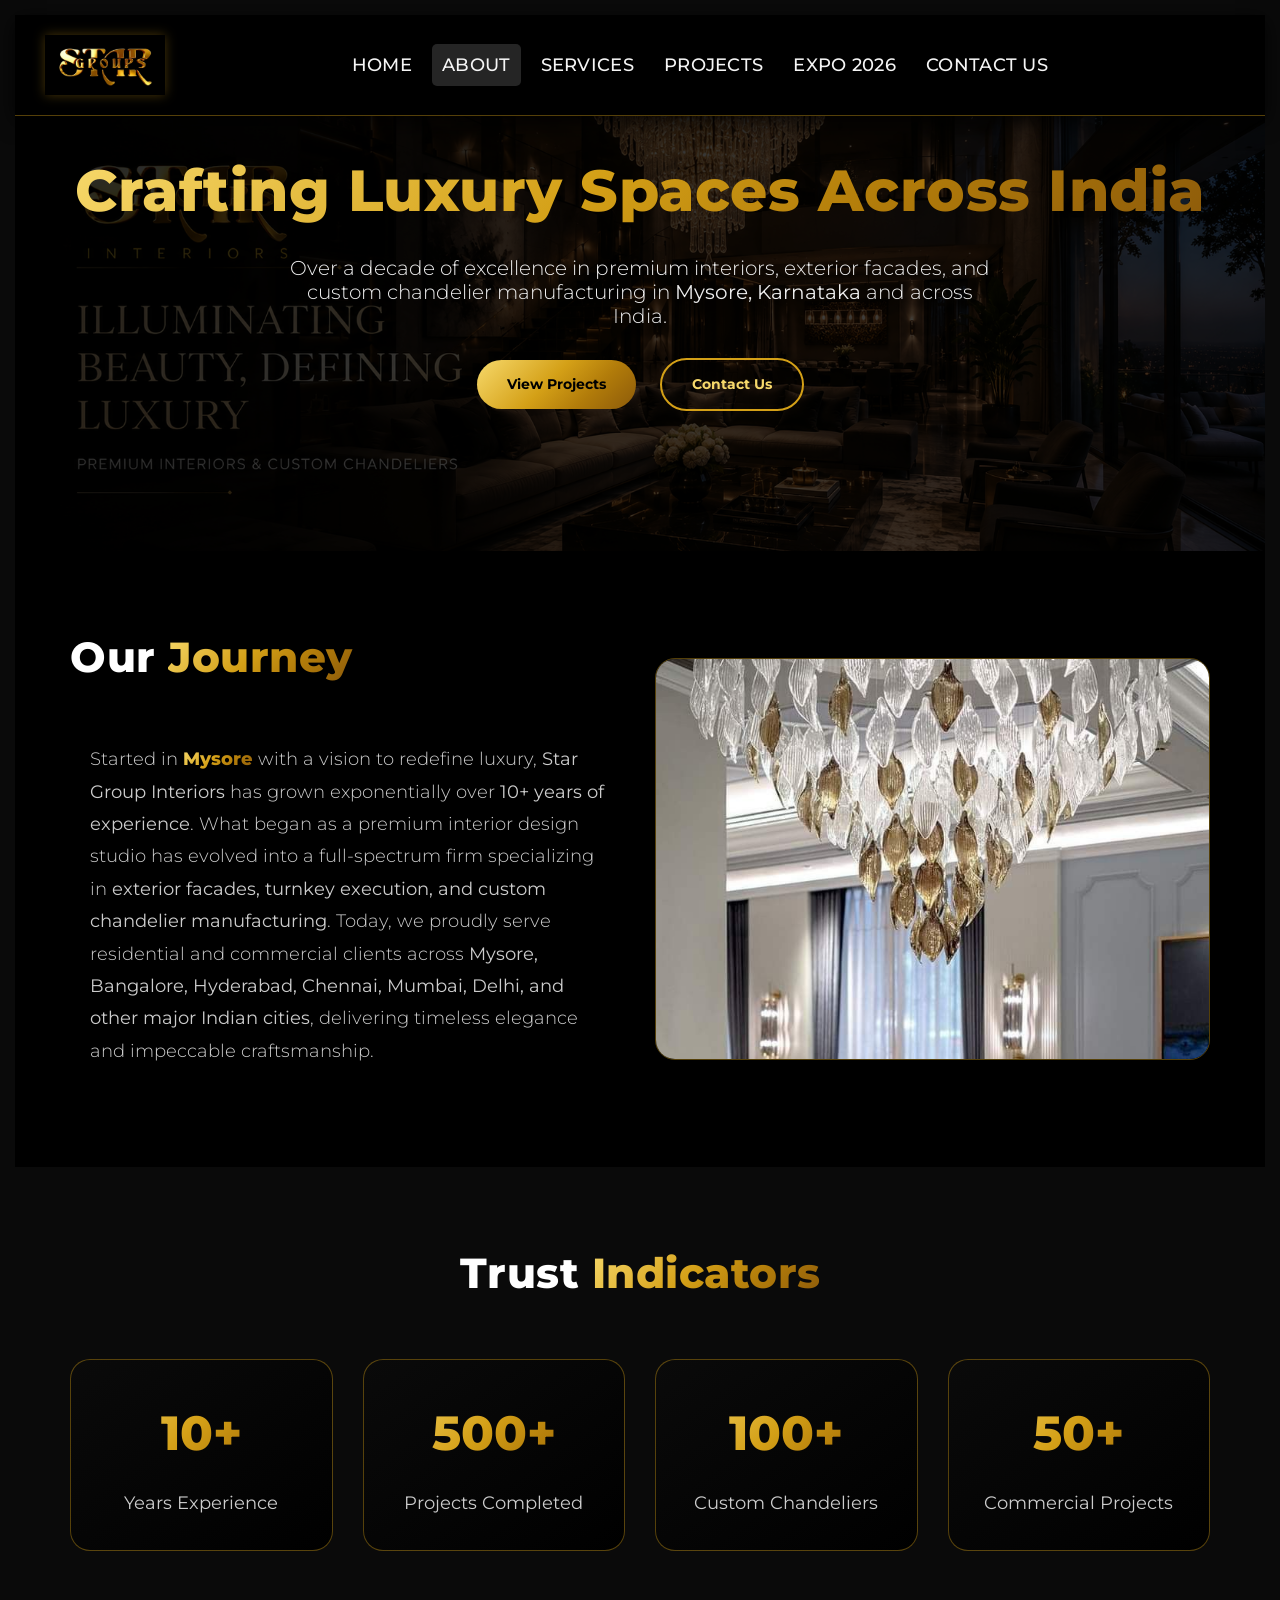
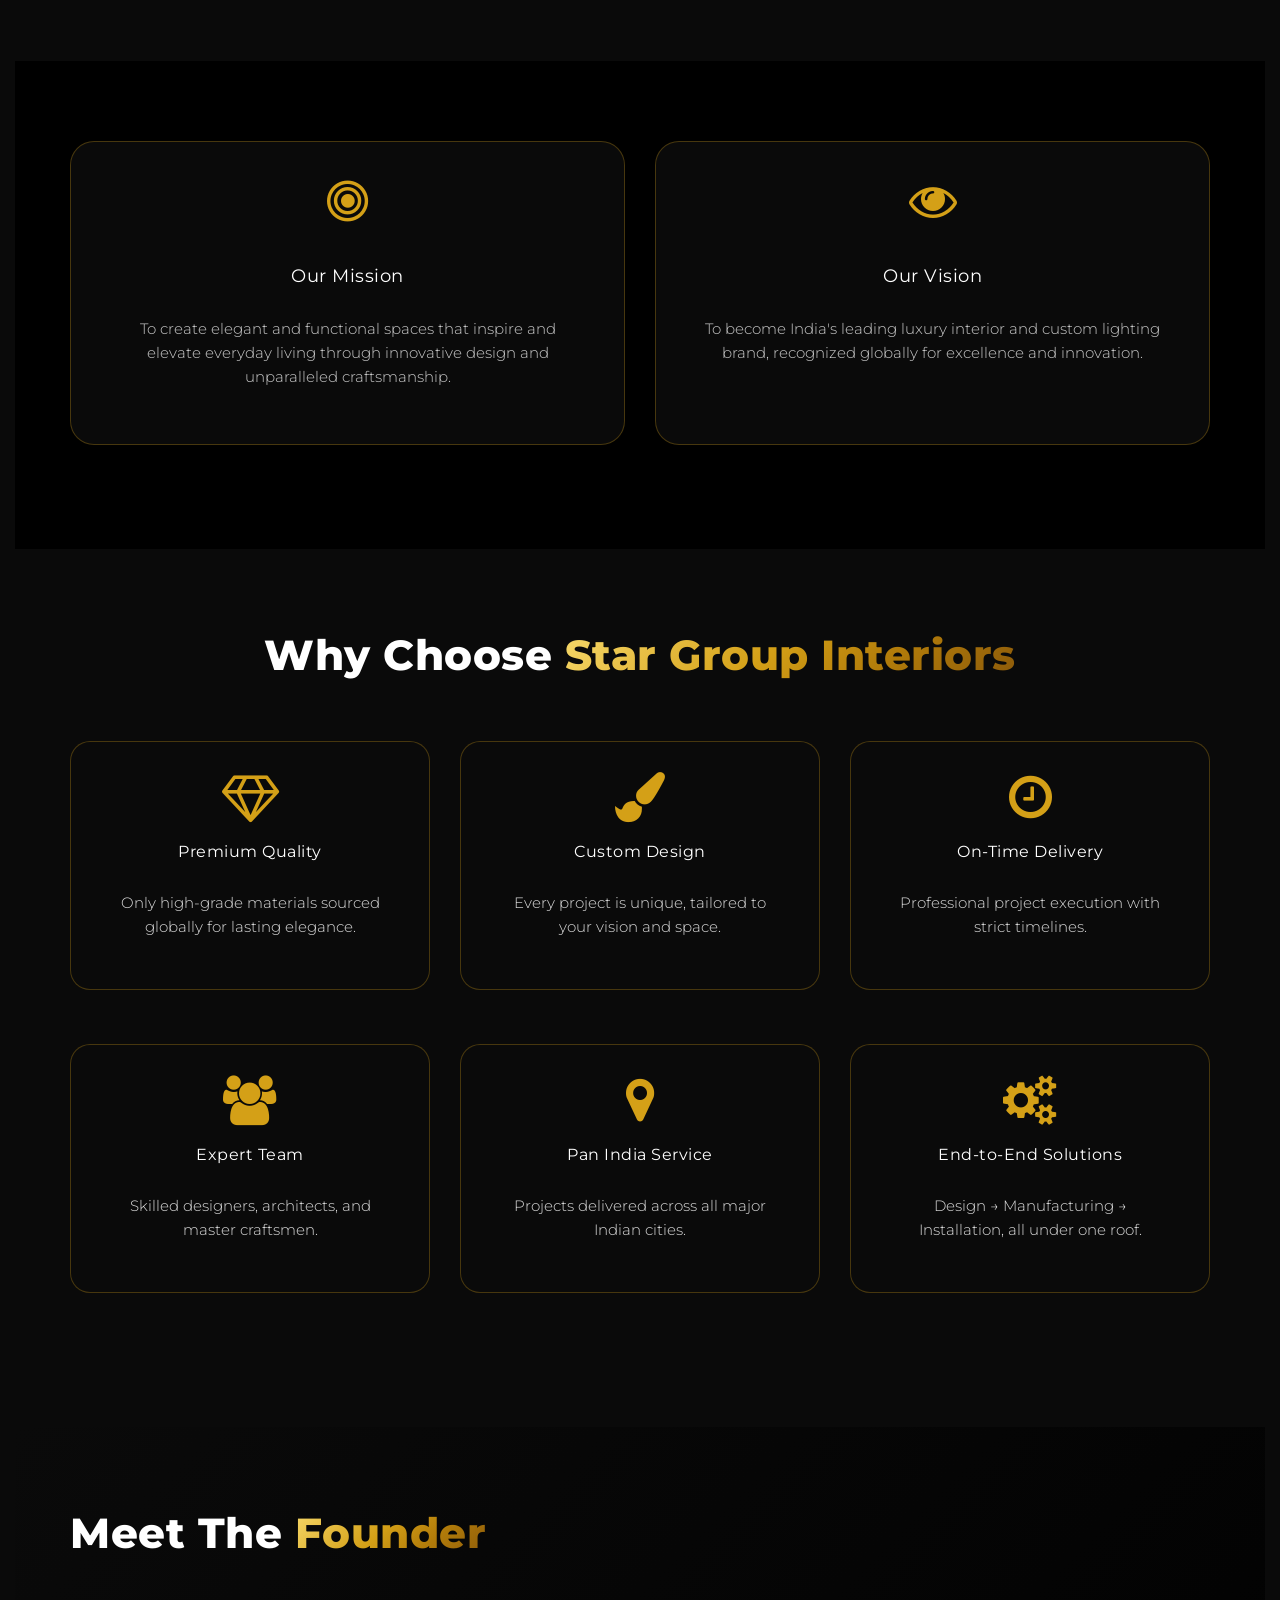
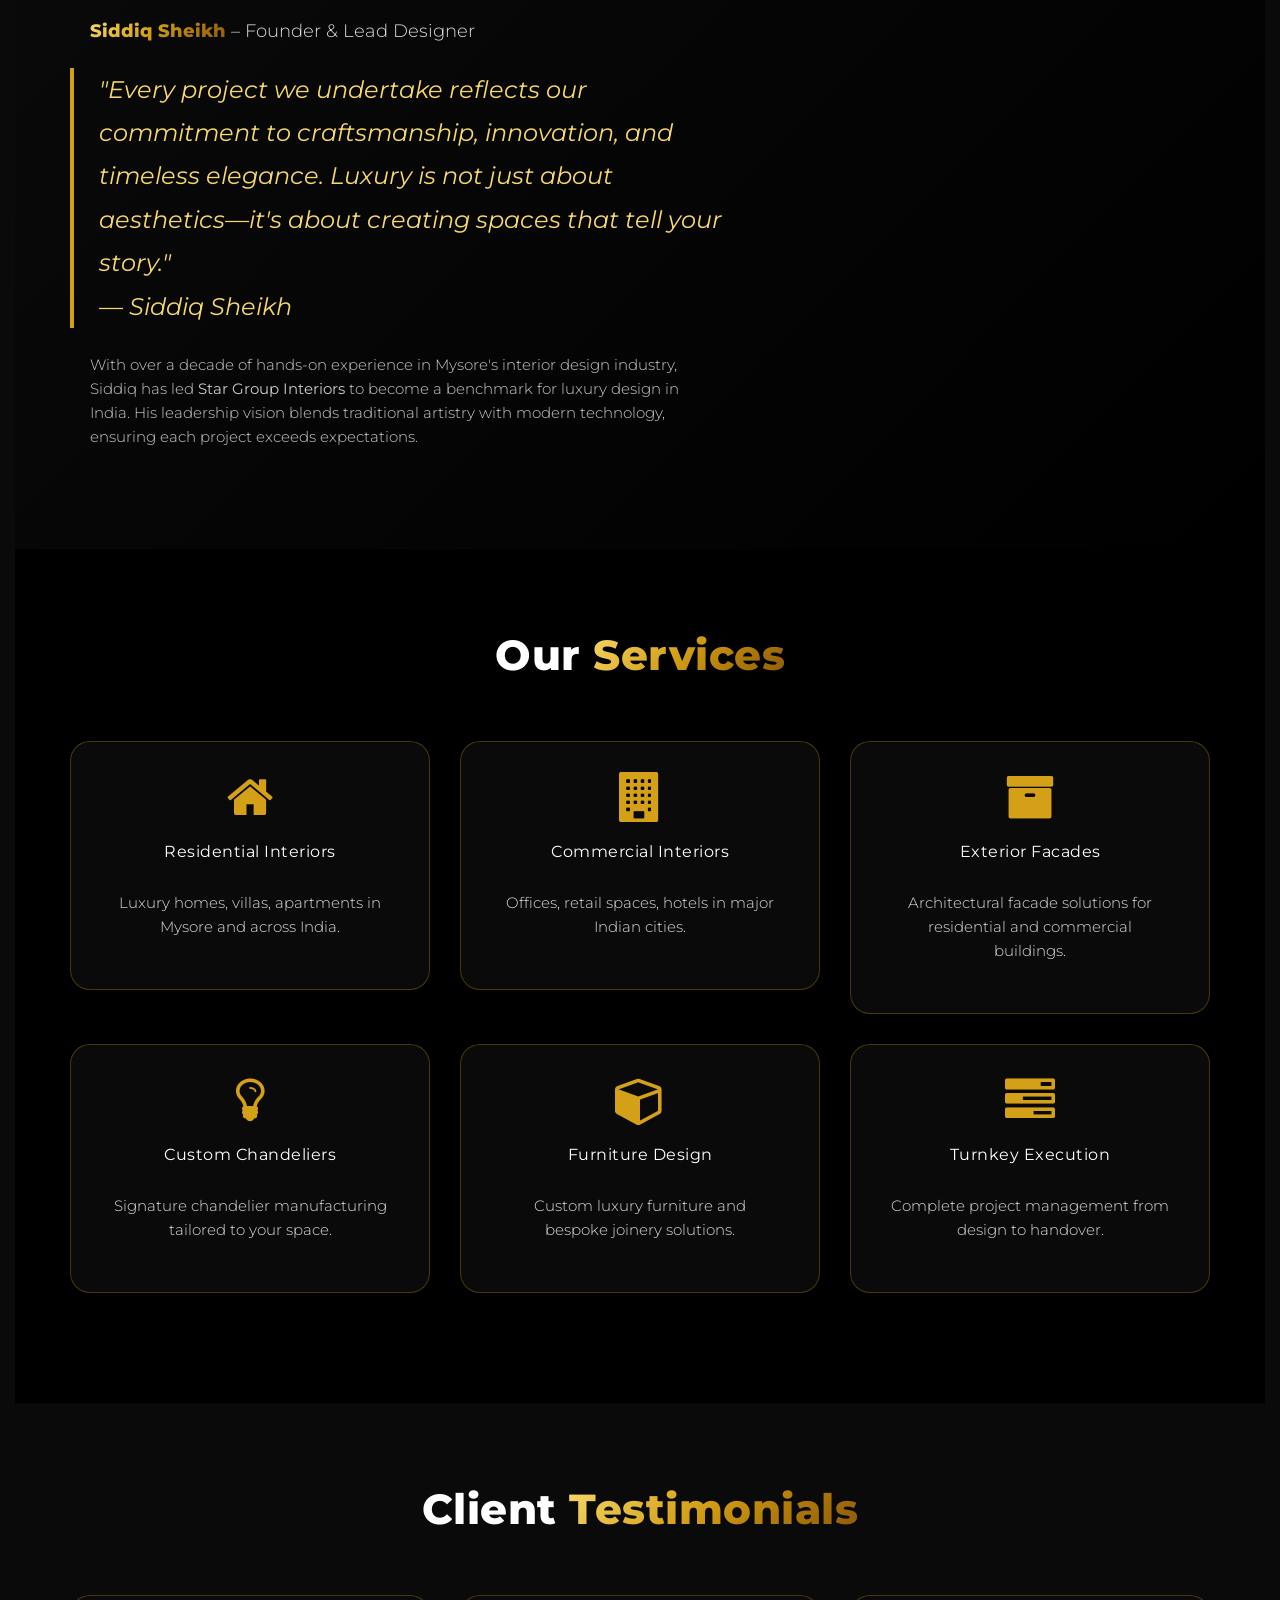
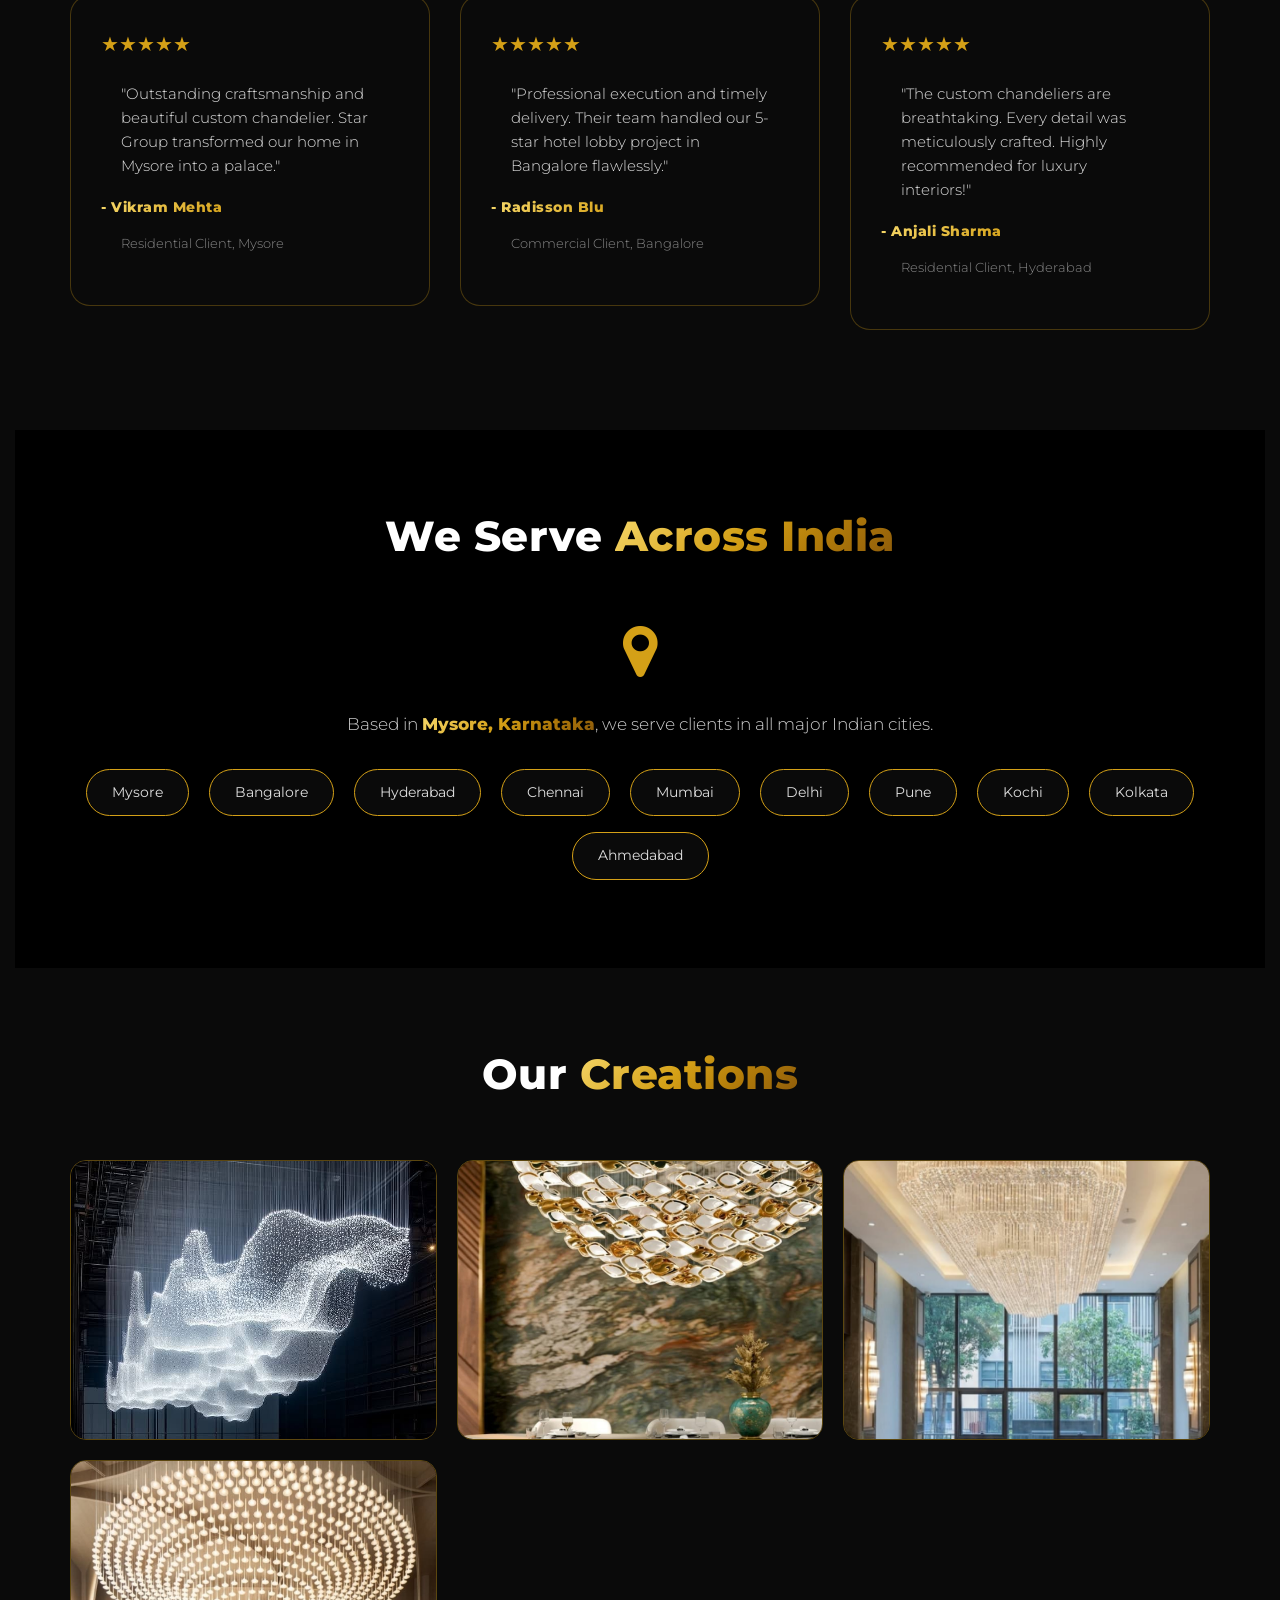
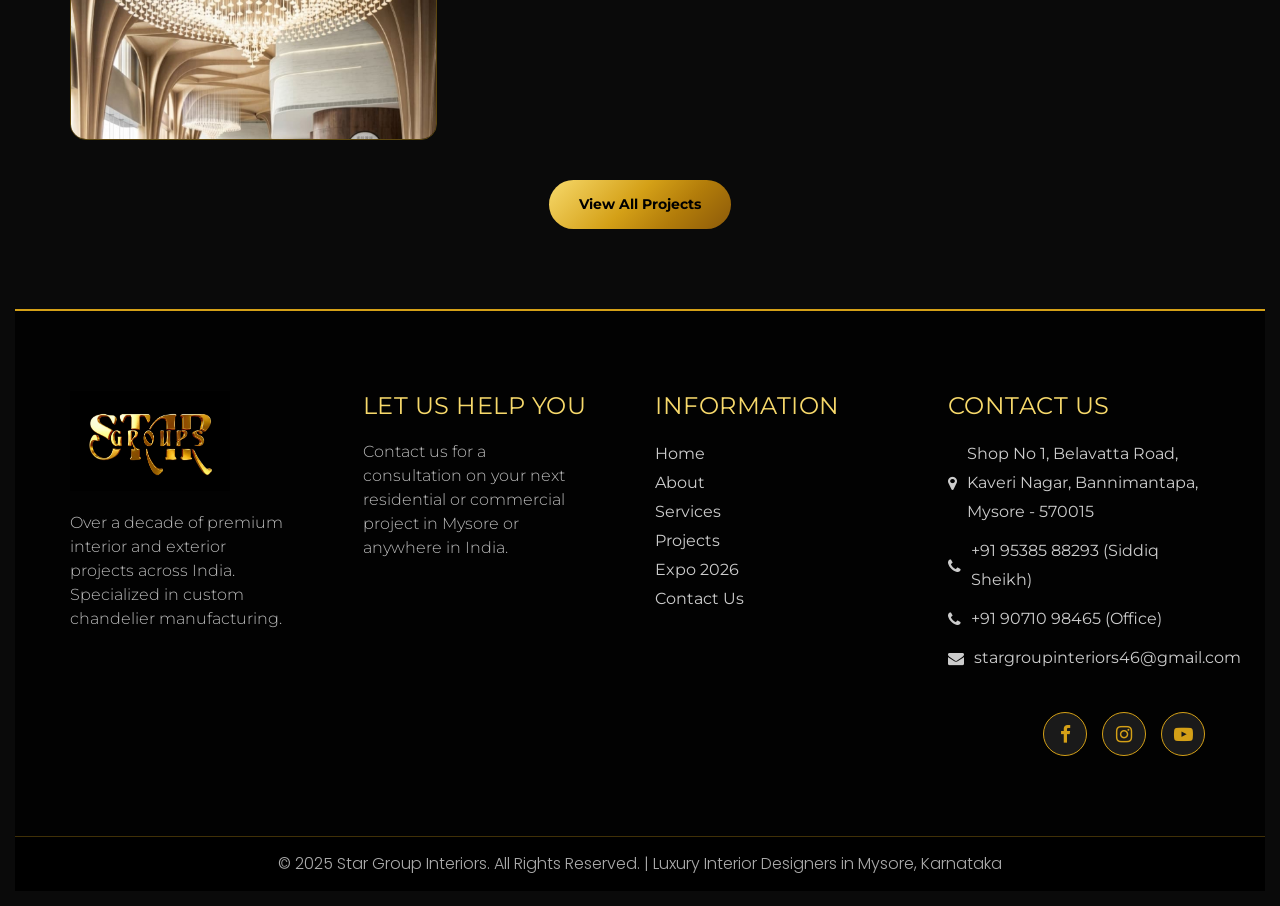
==== commit 1b5d4950: "SEO" ====
--- a/about.html
+++ b/about.html
@@ -2,904 +2,968 @@
 <html lang="en">
 
 <head>
-   <meta charset="utf-8">
-   <meta http-equiv="X-UA-Compatible" content="IE=edge">
-   <meta name="viewport" content="width=device-width, initial-scale=1">
-   <meta name="viewport" content="initial-scale=1, maximum-scale=1">
-   <title>About | Star Group Interiors - Crafting Luxury Spaces Across India</title>
-   <meta name="keywords"
-      content="about Star Group Interiors, luxury interior design Mysore, custom chandelier manufacturing, premium interiors India, Siddiq Sheikh, luxury spaces">
-   <meta name="description"
-      content="Star Group Interiors - Over a decade of excellence in premium interiors, exterior facades, and custom chandelier manufacturing. Serving residential and commercial clients across India with timeless elegance.">
-   <meta name="author" content="Star Group Interiors">
-
-   <!-- CSS Vendors (SAME AS INDEX.HTML) -->
-   <link rel="stylesheet" type="text/css" href="css/bootstrap.min.css">
-   <link rel="stylesheet" type="text/css" href="css/style.css">
-   <link rel="stylesheet" href="css/responsive.css">
-   <link rel="icon" href="images/fevicon.png" type="image/gif">
-   <link
-      href="https://fonts.googleapis.com/css2?family=Montserrat:wght@300;400;500;600;700;800&family=Poppins:wght@400;500;600;700&display=swap"
-      rel="stylesheet">
-   <link rel="stylesheet" href="css/jquery.mCustomScrollbar.min.css">
-   <link rel="stylesheet" href="https://netdna.bootstrapcdn.com/font-awesome/4.0.3/css/font-awesome.css">
-
-   <style>
-      /* ===== METALLIC GOLD / PURE BLACK THEME (SAME AS INDEX.HTML) ===== */
-      :root {
-         --gold-light: #F7D96B;
-         --gold-main: #D4A017;
-         --gold-deep: #8C5A0A;
-         --gold-gradient: linear-gradient(135deg, #F7D96B 0%, #D4A017 45%, #B27C0A 70%, #8C5A0A 100%);
-         --black-pure: #000000;
-         --black-rich: #0a0a0a;
-      }
-
-      * {
-         transition: all 0.4s cubic-bezier(0.2, 0.9, 0.4, 1.1);
-         margin: 0;
-         padding: 0;
-         box-sizing: border-box;
-      }
-
-      body {
-         background: var(--black-pure);
-         color: #dddddd;
-         font-family: 'Montserrat', sans-serif;
-         border: 15px solid var(--black-rich);
-         overflow-x: hidden;
-      }
-
-      h1,
-      h2,
-      h3,
-      h4,
-      h5,
-      h6 {
-         color: #ffffff;
-         letter-spacing: 0.5px;
-      }
-
-      .gold-text {
-         background: var(--gold-gradient);
-         -webkit-background-clip: text;
-         background-clip: text;
-         color: transparent;
-         font-weight: 800;
-      }
-
-      .section-title {
-         font-size: 42px;
-         font-weight: 800;
-         text-align: center;
-         margin-bottom: 50px;
-      }
-
-      .section-title span {
-         background: var(--gold-gradient);
-         -webkit-background-clip: text;
-         background-clip: text;
-         color: transparent;
-      }
-
-      /* Header Nav (SAME AS INDEX.HTML) */
-      .header_section {
-         background: #000000;
-         border-bottom: 1px solid rgba(212, 160, 23, 0.4);
-         box-shadow: 0 5px 20px rgba(0, 0, 0, 0.8);
-      }
-
-      .bg-light {
-         background-color: #000000 !important;
-      }
-
-      .navbar-light .navbar-nav .nav-link {
-         color: #f5f5f5;
-         font-weight: 500;
-         letter-spacing: 0.3px;
-         position: relative;
-      }
-
-      .navbar-light .navbar-nav .nav-link:hover,
-      .navbar-light .navbar-nav .nav-link.active {
-         color: var(--gold-light);
-         text-shadow: 0 0 5px rgba(247, 217, 107, 0.6);
-      }
-
-      .navbar-light .navbar-nav .nav-link::after {
-         content: '';
-         position: absolute;
-         width: 0%;
-         height: 2px;
-         bottom: 0;
-         left: 0;
-         background: var(--gold-gradient);
-         transition: 0.3s;
-      }
-
-      .navbar-light .navbar-nav .nav-link:hover::after,
-      .navbar-light .navbar-nav .nav-link.active::after {
-         width: 100%;
-      }
-
-      .navbar-brand img {
-         filter: drop-shadow(0 0 6px #D4A01755);
-         max-height: 60px;
-         width: auto;
-      }
-
-      .navbar-toggler {
-         background-color: var(--gold-main);
-         border: none;
-      }
-
-      /* Footer Styles (SAME AS INDEX.HTML) */
-      .footer_section {
-         background: #020202;
-         border-top: 2px solid var(--gold-main);
-         padding: 40px 0;
-      }
-
-      .footer_taital {
-         color: var(--gold-light);
-      }
-
-      .footer_text {
-         color: #bbb;
-      }
-
-      .footer_menu ul {
-         list-style: none;
-         padding: 0;
-      }
-
-      .footer_menu ul li a {
-         color: #ccc;
-         text-decoration: none;
-      }
-
-      .footer_menu ul li a:hover {
-         color: var(--gold-main);
-      }
-
-      .location_text ul {
-         list-style: none;
-         padding: 0;
-      }
-
-      .location_text li a {
-         color: #ccc;
-         text-decoration: none;
-         display: flex;
-         align-items: center;
-         gap: 10px;
-         margin-bottom: 10px;
-      }
-
-      .location_text li a:hover {
-         color: var(--gold-main);
-      }
-
-      .footer_social_icon ul {
-         display: flex;
-         justify-content: flex-end;
-         gap: 10px;
-         list-style: none;
-      }
-
-      .footer_social_icon li a {
-         background: #1a1a1a;
-         color: var(--gold-main);
-         border: 1px solid var(--gold-main);
-         width: 44px;
-         height: 44px;
-         display: flex;
-         align-items: center;
-         justify-content: center;
-         border-radius: 50%;
-         text-decoration: none;
-      }
-
-      .footer_social_icon li a:hover {
-         background: var(--gold-main);
-         color: #000;
-      }
-
-      .copyright_section {
-         background: #000;
-         border-top: 1px solid rgba(212, 160, 23, 0.3);
-         padding: 15px 0;
-      }
-
-      .copyright_text {
-         color: #aaa;
-         text-align: center;
-         margin: 0;
-      }
-
-      .copyright_text a {
-         color: var(--gold-main);
-         text-decoration: none;
-      }
-
-      /* Hero Banner */
-      .hero-about {
-         background: linear-gradient(135deg, rgba(0, 0, 0, 0.85) 0%, rgba(0, 0, 0, 0.7) 100%), url('images/hero1.png');
-         background-size: cover;
-         background-position: center;
-         padding: 140px 0;
-         text-align: center;
-      }
-
-      .hero-about h1 {
-         font-size: 58px;
-         font-weight: 800;
-         background: var(--gold-gradient);
-         -webkit-background-clip: text;
-         background-clip: text;
-         color: transparent;
-         margin-bottom: 20px;
-      }
-
-      .hero-about p {
-         font-size: 20px;
-         max-width: 700px;
-         margin: 0 auto 30px;
-         color: #eee;
-      }
-
-      .gold-btn {
-         background: var(--gold-gradient);
-         color: #000;
-         font-weight: 700;
-         border-radius: 40px;
-         padding: 12px 30px;
-         display: inline-block;
-         text-decoration: none;
-         margin: 0 10px;
-         border: none;
-      }
-
-      .gold-btn-outline {
-         background: transparent;
-         border: 2px solid var(--gold-main);
-         color: var(--gold-light);
-      }
-
-      .gold-btn:hover,
-      .gold-btn-outline:hover {
-         transform: translateY(-3px);
-         box-shadow: 0 10px 25px rgba(212, 160, 23, 0.5);
-         color: #000;
-         background: var(--gold-gradient);
-      }
-
-      /* Statistics Cards */
-      .stat-card {
-         background: linear-gradient(145deg, #0a0a0a, #000000);
-         border: 1px solid rgba(212, 160, 23, 0.4);
-         border-radius: 20px;
-         padding: 30px 20px;
-         text-align: center;
-         transition: 0.4s;
-         margin-bottom: 30px;
-      }
-
-      .stat-card:hover {
-         border-color: var(--gold-main);
-         transform: translateY(-8px);
-         box-shadow: 0 20px 40px rgba(212, 160, 23, 0.2);
-      }
-
-      .stat-number {
-         font-size: 48px;
-         font-weight: 800;
-         background: var(--gold-gradient);
-         -webkit-background-clip: text;
-         background-clip: text;
-         color: transparent;
-      }
-
-      .stat-label {
-         color: #ccc;
-         font-size: 18px;
-         margin-top: 10px;
-      }
-
-      /* Mission Cards */
-      .mission-card {
-         background: #0a0a0a;
-         border-radius: 24px;
-         padding: 35px 25px;
-         height: 100%;
-         border: 1px solid rgba(212, 160, 23, 0.3);
-         transition: 0.3s;
-         text-align: center;
-      }
-
-      .mission-card:hover {
-         border-color: var(--gold-main);
-         transform: translateY(-5px);
-      }
-
-      .mission-card i {
-         font-size: 48px;
-         color: var(--gold-main);
-         margin-bottom: 20px;
-      }
-
-      /* Founder Section */
-      .founder-section {
-         background: linear-gradient(135deg, #0a0a0a, #000);
-         padding: 80px 0;
-      }
-
-      .founder-quote {
-         font-size: 24px;
-         font-style: italic;
-         color: var(--gold-light);
-         border-left: 4px solid var(--gold-main);
-         padding-left: 25px;
-         margin: 25px 0;
-      }
-
-      /* Service Cards */
-      .service-card {
-         background: #0a0a0a;
-         border-radius: 20px;
-         padding: 30px 20px;
-         text-align: center;
-         margin-bottom: 30px;
-         border: 1px solid rgba(212, 160, 23, 0.3);
-      }
-
-      .service-card i {
-         font-size: 50px;
-         color: var(--gold-main);
-         margin-bottom: 20px;
-      }
-
-      /* Testimonials */
-      .testimonial-card {
-         background: #0a0a0a;
-         border-radius: 20px;
-         padding: 30px;
-         margin-bottom: 20px;
-         border: 1px solid rgba(212, 160, 23, 0.3);
-      }
-
-      .stars {
-         color: var(--gold-main);
-         font-size: 20px;
-         margin-bottom: 15px;
-      }
-
-      /* Location Badge */
-      .location-badge {
-         background: #0a0a0a;
-         border: 1px solid var(--gold-main);
-         border-radius: 40px;
-         padding: 10px 25px;
-         display: inline-block;
-         margin: 8px;
-         color: #ddd;
-      }
-
-      /* Gallery Grid */
-      .gallery-grid {
-         display: grid;
-         grid-template-columns: repeat(auto-fit, minmax(280px, 1fr));
-         gap: 20px;
-      }
-
-      .gallery-grid img {
-         width: 100%;
-         height: 280px;
-         object-fit: cover;
-         border-radius: 16px;
-         border: 1px solid rgba(212, 160, 23, 0.4);
-         transition: 0.3s;
-      }
-
-      .gallery-grid img:hover {
-         transform: scale(1.02);
-         border-color: var(--gold-main);
-      }
-
-      .layout_padding {
-         padding: 80px 0;
-      }
-
-      /* MOBILE NAVIGATION CLICK FIX (SAME AS INDEX.HTML) */
-      /* Add this to the <style> section in about.html - REPLACE the existing mobile nav rule */
-@media (max-width: 991px) {
-   .navbar-collapse {
-      position: absolute !important;
-      top: 100% !important;
-      left: 0 !important;
-      right: 0 !important;
-      background: #000 !important;
-      padding: 15px !important;
-      border-bottom: 2px solid var(--gold-main) !important;
-      z-index: 99999 !important;
-   }
-
-   .navbar-nav {
-      position: relative !important;
-      z-index: 99999 !important;
-   }
-
-   .navbar-nav .nav-item {
-      position: relative !important;
-      z-index: 99999 !important;
-   }
-
-   .navbar-nav .nav-link {
-      display: block !important;
-      padding: 10px 15px !important;
-      position: relative !important;
-      z-index: 99999 !important;
-      pointer-events: auto !important;
-      color: #f5f5f5 !important;
-   }
-
-   .navbar-nav .nav-link:hover,
-   .navbar-nav .nav-link.active {
-      background: rgba(212, 160, 23, 0.12) !important;
-      color: var(--gold-light) !important;
-   }
-
-   .navbar-nav .nav-link::after {
-      display: none !important;
-   }
-
-   .hero-about,
-   .layout_padding,
-   .founder-section {
-      position: relative !important;
-      z-index: 1 !important;
-   }
-}
-
-      @media (max-width: 768px) {
-         body {
-            border-width: 8px;
-         }
-
-         .hero-about h1 {
-            font-size: 36px;
-         }
-
-         .section-title {
-            font-size: 32px;
-         }
-
-         .footer_social_icon ul {
+    <meta charset="utf-8">
+    <meta http-equiv="X-UA-Compatible" content="IE=edge">
+    <meta name="viewport" content="width=device-width, initial-scale=1">
+    <meta name="viewport" content="initial-scale=1, maximum-scale=1">
+    
+    <!-- ===== UPDATED SEO TITLE ===== -->
+    <title>About Star Group Interiors | Luxury Interior Designers in Mysore, Karnataka</title>
+    
+    <!-- ===== UPDATED META DESCRIPTION ===== -->
+    <meta name="description"
+        content="Learn about Star Group Interiors, Mysore's leading luxury interior design company with 10+ years experience. Specializing in residential, commercial interiors & custom chandeliers.">
+    <meta name="author" content="Star Group Interiors">
+    <link rel="canonical" href="https://star-groups.in/about.html">
+
+    <!-- ===== LOCAL BUSINESS SCHEMA (JSON-LD) ===== -->
+    <script type="application/ld+json">
+        {
+            "@context": "https://schema.org",
+            "@type": "AboutPage",
+            "name": "About Star Group Interiors",
+            "description": "Learn about Star Group Interiors, a luxury interior design company in Mysore, Karnataka with over 10 years of experience.",
+            "url": "https://star-groups.in/about.html",
+            "isPartOf": {
+                "@type": "WebSite",
+                "name": "Star Group Interiors",
+                "url": "https://star-groups.in/"
+            },
+            "about": {
+                "@type": "LocalBusiness",
+                "name": "Star Group Interiors",
+                "image": "https://star-groups.in/images/logo.jpg",
+                "description": "Premium interior designers in Mysore specializing in residential and commercial interiors, custom chandeliers, and architectural facades.",
+                "address": {
+                    "@type": "PostalAddress",
+                    "streetAddress": "Shop No 1, Belavatta Road, Kaveri Nagar, Bannimantapa",
+                    "addressLocality": "Mysore",
+                    "addressRegion": "Karnataka",
+                    "postalCode": "570015",
+                    "addressCountry": "IN"
+                },
+                "telephone": "+919538588293",
+                "email": "stargroupinteriors46@gmail.com",
+                "priceRange": "₹₹₹₹"
+            }
+        }
+    </script>
+
+    <!-- ===== BREADCRUMB SCHEMA ===== -->
+    <script type="application/ld+json">
+        {
+            "@context": "https://schema.org",
+            "@type": "BreadcrumbList",
+            "itemListElement": [{
+                "@type": "ListItem",
+                "position": 1,
+                "name": "Home",
+                "item": "https://star-groups.in/"
+            }, {
+                "@type": "ListItem",
+                "position": 2,
+                "name": "About",
+                "item": "https://star-groups.in/about.html"
+            }]
+        }
+    </script>
+
+    <!-- CSS Vendors (SAME AS INDEX.HTML) -->
+    <link rel="stylesheet" type="text/css" href="css/bootstrap.min.css">
+    <link rel="stylesheet" type="text/css" href="css/style.css">
+    <link rel="stylesheet" href="css/responsive.css">
+    <link rel="icon" href="images/fevicon.png" type="image/gif">
+    <link
+        href="https://fonts.googleapis.com/css2?family=Montserrat:wght@300;400;500;600;700;800&family=Poppins:wght@400;500;600;700&display=swap"
+        rel="stylesheet">
+    <link rel="stylesheet" href="css/jquery.mCustomScrollbar.min.css">
+    <link rel="stylesheet" href="https://netdna.bootstrapcdn.com/font-awesome/4.0.3/css/font-awesome.css">
+    <style>
+        /* ===== METALLIC GOLD / PURE BLACK THEME (SAME AS INDEX.HTML) ===== */
+        :root {
+            --gold-light: #F7D96B;
+            --gold-main: #D4A017;
+            --gold-deep: #8C5A0A;
+            --gold-gradient: linear-gradient(135deg, #F7D96B 0%, #D4A017 45%, #B27C0A 70%, #8C5A0A 100%);
+            --black-pure: #000000;
+            --black-rich: #0a0a0a;
+        }
+
+        * {
+            transition: all 0.4s cubic-bezier(0.2, 0.9, 0.4, 1.1);
+            margin: 0;
+            padding: 0;
+            box-sizing: border-box;
+        }
+
+        body {
+            background: var(--black-pure);
+            color: #dddddd;
+            font-family: 'Montserrat', sans-serif;
+            border: 15px solid var(--black-rich);
+            overflow-x: hidden;
+        }
+
+        h1,
+        h2,
+        h3,
+        h4,
+        h5,
+        h6 {
+            color: #ffffff;
+            letter-spacing: 0.5px;
+        }
+
+        .gold-text {
+            background: var(--gold-gradient);
+            -webkit-background-clip: text;
+            background-clip: text;
+            color: transparent;
+            font-weight: 800;
+        }
+
+        .section-title {
+            font-size: 42px;
+            font-weight: 800;
+            text-align: center;
+            margin-bottom: 50px;
+        }
+
+        .section-title span {
+            background: var(--gold-gradient);
+            -webkit-background-clip: text;
+            background-clip: text;
+            color: transparent;
+        }
+
+        /* Header Nav (SAME AS INDEX.HTML) */
+        .header_section {
+            background: #000000;
+            border-bottom: 1px solid rgba(212, 160, 23, 0.4);
+            box-shadow: 0 5px 20px rgba(0, 0, 0, 0.8);
+        }
+
+        .bg-light {
+            background-color: #000000 !important;
+        }
+
+        .navbar-light .navbar-nav .nav-link {
+            color: #f5f5f5;
+            font-weight: 500;
+            letter-spacing: 0.3px;
+            position: relative;
+        }
+
+        .navbar-light .navbar-nav .nav-link:hover,
+        .navbar-light .navbar-nav .nav-link.active {
+            color: var(--gold-light);
+            text-shadow: 0 0 5px rgba(247, 217, 107, 0.6);
+        }
+
+        .navbar-light .navbar-nav .nav-link::after {
+            content: '';
+            position: absolute;
+            width: 0%;
+            height: 2px;
+            bottom: 0;
+            left: 0;
+            background: var(--gold-gradient);
+            transition: 0.3s;
+        }
+
+        .navbar-light .navbar-nav .nav-link:hover::after,
+        .navbar-light .navbar-nav .nav-link.active::after {
+            width: 100%;
+        }
+
+        .navbar-brand img {
+            filter: drop-shadow(0 0 6px #D4A01755);
+            max-height: 60px;
+            width: auto;
+        }
+
+        .navbar-toggler {
+            background-color: var(--gold-main);
+            border: none;
+        }
+
+        /* Footer Styles (SAME AS INDEX.HTML) */
+        .footer_section {
+            background: #020202;
+            border-top: 2px solid var(--gold-main);
+            padding: 40px 0;
+        }
+
+        .footer_taital {
+            color: var(--gold-light);
+        }
+
+        .footer_text {
+            color: #bbb;
+        }
+
+        .footer_menu ul {
+            list-style: none;
+            padding: 0;
+        }
+
+        .footer_menu ul li a {
+            color: #ccc;
+            text-decoration: none;
+        }
+
+        .footer_menu ul li a:hover {
+            color: var(--gold-main);
+        }
+
+        .location_text ul {
+            list-style: none;
+            padding: 0;
+        }
+
+        .location_text li a {
+            color: #ccc;
+            text-decoration: none;
+            display: flex;
+            align-items: center;
+            gap: 10px;
+            margin-bottom: 10px;
+        }
+
+        .location_text li a:hover {
+            color: var(--gold-main);
+        }
+
+        .footer_social_icon ul {
+            display: flex;
+            justify-content: flex-end;
+            gap: 10px;
+            list-style: none;
+        }
+
+        .footer_social_icon li a {
+            background: #1a1a1a;
+            color: var(--gold-main);
+            border: 1px solid var(--gold-main);
+            width: 44px;
+            height: 44px;
+            display: flex;
+            align-items: center;
             justify-content: center;
-            margin-top: 20px;
-         }
-
-         .stat-number {
-            font-size: 36px;
-         }
-      }
-
-      @media (max-width: 576px) {
-         .hero-about {
+            border-radius: 50%;
+            text-decoration: none;
+        }
+
+        .footer_social_icon li a:hover {
+            background: var(--gold-main);
+            color: #000;
+        }
+
+        .copyright_section {
+            background: #000;
+            border-top: 1px solid rgba(212, 160, 23, 0.3);
+            padding: 15px 0;
+        }
+
+        .copyright_text {
+            color: #aaa;
+            text-align: center;
+            margin: 0;
+        }
+
+        .copyright_text a {
+            color: var(--gold-main);
+            text-decoration: none;
+        }
+
+        /* Hero Banner */
+        .hero-about {
+            background: linear-gradient(135deg, rgba(0, 0, 0, 0.85) 0%, rgba(0, 0, 0, 0.7) 100%), url('images/hero1.png');
+            background-size: cover;
+            background-position: center;
+            padding: 140px 0;
+            text-align: center;
+        }
+
+        .hero-about h1 {
+            font-size: 58px;
+            font-weight: 800;
+            background: var(--gold-gradient);
+            -webkit-background-clip: text;
+            background-clip: text;
+            color: transparent;
+            margin-bottom: 20px;
+        }
+
+        .hero-about p {
+            font-size: 20px;
+            max-width: 700px;
+            margin: 0 auto 30px;
+            color: #eee;
+        }
+
+        .gold-btn {
+            background: var(--gold-gradient);
+            color: #000;
+            font-weight: 700;
+            border-radius: 40px;
+            padding: 12px 30px;
+            display: inline-block;
+            text-decoration: none;
+            margin: 0 10px;
+            border: none;
+        }
+
+        .gold-btn-outline {
+            background: transparent;
+            border: 2px solid var(--gold-main);
+            color: var(--gold-light);
+        }
+
+        .gold-btn:hover,
+        .gold-btn-outline:hover {
+            transform: translateY(-3px);
+            box-shadow: 0 10px 25px rgba(212, 160, 23, 0.5);
+            color: #000;
+            background: var(--gold-gradient);
+        }
+
+        /* Statistics Cards */
+        .stat-card {
+            background: linear-gradient(145deg, #0a0a0a, #000000);
+            border: 1px solid rgba(212, 160, 23, 0.4);
+            border-radius: 20px;
+            padding: 30px 20px;
+            text-align: center;
+            transition: 0.4s;
+            margin-bottom: 30px;
+        }
+
+        .stat-card:hover {
+            border-color: var(--gold-main);
+            transform: translateY(-8px);
+            box-shadow: 0 20px 40px rgba(212, 160, 23, 0.2);
+        }
+
+        .stat-number {
+            font-size: 48px;
+            font-weight: 800;
+            background: var(--gold-gradient);
+            -webkit-background-clip: text;
+            background-clip: text;
+            color: transparent;
+        }
+
+        .stat-label {
+            color: #ccc;
+            font-size: 18px;
+            margin-top: 10px;
+        }
+
+        /* Mission Cards */
+        .mission-card {
+            background: #0a0a0a;
+            border-radius: 24px;
+            padding: 35px 25px;
+            height: 100%;
+            border: 1px solid rgba(212, 160, 23, 0.3);
+            transition: 0.3s;
+            text-align: center;
+        }
+
+        .mission-card:hover {
+            border-color: var(--gold-main);
+            transform: translateY(-5px);
+        }
+
+        .mission-card i {
+            font-size: 48px;
+            color: var(--gold-main);
+            margin-bottom: 20px;
+        }
+
+        /* Founder Section */
+        .founder-section {
+            background: linear-gradient(135deg, #0a0a0a, #000);
             padding: 80px 0;
-         }
-
-         .hero-about h1 {
-            font-size: 28px;
-         }
-
-         .gallery-grid {
-            grid-template-columns: 1fr;
-         }
-
-         .gallery-grid img {
-            height: 220px;
-         }
-      }
-   </style>
+        }
+
+        .founder-quote {
+            font-size: 24px;
+            font-style: italic;
+            color: var(--gold-light);
+            border-left: 4px solid var(--gold-main);
+            padding-left: 25px;
+            margin: 25px 0;
+        }
+
+        /* Service Cards */
+        .service-card {
+            background: #0a0a0a;
+            border-radius: 20px;
+            padding: 30px 20px;
+            text-align: center;
+            margin-bottom: 30px;
+            border: 1px solid rgba(212, 160, 23, 0.3);
+        }
+
+        .service-card i {
+            font-size: 50px;
+            color: var(--gold-main);
+            margin-bottom: 20px;
+        }
+
+        /* Testimonials */
+        .testimonial-card {
+            background: #0a0a0a;
+            border-radius: 20px;
+            padding: 30px;
+            margin-bottom: 20px;
+            border: 1px solid rgba(212, 160, 23, 0.3);
+        }
+
+        .stars {
+            color: var(--gold-main);
+            font-size: 20px;
+            margin-bottom: 15px;
+        }
+
+        /* Location Badge */
+        .location-badge {
+            background: #0a0a0a;
+            border: 1px solid var(--gold-main);
+            border-radius: 40px;
+            padding: 10px 25px;
+            display: inline-block;
+            margin: 8px;
+            color: #ddd;
+        }
+
+        /* Gallery Grid */
+        .gallery-grid {
+            display: grid;
+            grid-template-columns: repeat(auto-fit, minmax(280px, 1fr));
+            gap: 20px;
+        }
+
+        .gallery-grid img {
+            width: 100%;
+            height: 280px;
+            object-fit: cover;
+            border-radius: 16px;
+            border: 1px solid rgba(212, 160, 23, 0.4);
+            transition: 0.3s;
+        }
+
+        .gallery-grid img:hover {
+            transform: scale(1.02);
+            border-color: var(--gold-main);
+        }
+
+        .layout_padding {
+            padding: 80px 0;
+        }
+
+        /* MOBILE NAVIGATION CLICK FIX (SAME AS INDEX.HTML) */
+        @media (max-width: 991px) {
+            .navbar-collapse {
+                position: absolute !important;
+                top: 100% !important;
+                left: 0 !important;
+                right: 0 !important;
+                background: #000 !important;
+                padding: 15px !important;
+                border-bottom: 2px solid var(--gold-main) !important;
+                z-index: 99999 !important;
+            }
+
+            .navbar-nav {
+                position: relative !important;
+                z-index: 99999 !important;
+            }
+
+            .navbar-nav .nav-item {
+                position: relative !important;
+                z-index: 99999 !important;
+            }
+
+            .navbar-nav .nav-link {
+                display: block !important;
+                padding: 10px 15px !important;
+                position: relative !important;
+                z-index: 99999 !important;
+                pointer-events: auto !important;
+                color: #f5f5f5 !important;
+            }
+
+            .navbar-nav .nav-link:hover,
+            .navbar-nav .nav-link.active {
+                background: rgba(212, 160, 23, 0.12) !important;
+                color: var(--gold-light) !important;
+            }
+
+            .navbar-nav .nav-link::after {
+                display: none !important;
+            }
+
+            .hero-about,
+            .layout_padding,
+            .founder-section {
+                position: relative !important;
+                z-index: 1 !important;
+            }
+        }
+
+        @media (max-width: 768px) {
+            body {
+                border-width: 8px;
+            }
+
+            .hero-about h1 {
+                font-size: 36px;
+            }
+
+            .section-title {
+                font-size: 32px;
+            }
+
+            .footer_social_icon ul {
+                justify-content: center;
+                margin-top: 20px;
+            }
+
+            .stat-number {
+                font-size: 36px;
+            }
+        }
+
+        @media (max-width: 576px) {
+            .hero-about {
+                padding: 80px 0;
+            }
+
+            .hero-about h1 {
+                font-size: 28px;
+            }
+
+            .gallery-grid {
+                grid-template-columns: 1fr;
+            }
+
+            .gallery-grid img {
+                height: 220px;
+            }
+        }
+    </style>
 </head>
 
 <body>
 
-   <!-- Header (EXACT SAME AS INDEX.HTML) -->
-   <div class="header_section">
-      <div class="container-fluid">
-         <nav class="navbar navbar-expand-lg navbar-light bg-light">
-            <a class="navbar-brand" href="index.html"><img src="images/logo.jpg" alt="Star Group Interiors Logo"></a>
-            <button class="navbar-toggler" type="button" data-toggle="collapse" data-target="#navbarSupportedContent"
-               aria-controls="navbarSupportedContent" aria-expanded="false" aria-label="Toggle navigation">
-               <span class="navbar-toggler-icon"></span>
-            </button>
-            <div class="collapse navbar-collapse" id="navbarSupportedContent">
-               <ul class="navbar-nav ml-auto">
-                  <li class="nav-item"><a class="nav-link" href="index.html">Home</a></li>
-                  <li class="nav-item active"><a class="nav-link" href="about.html">About</a></li>
-                  <li class="nav-item"><a class="nav-link" href="design.html">Services</a></li>
-                  <li class="nav-item"><a class="nav-link" href="company.html">Projects</a></li>
-                  <li class="nav-item"><a class="nav-link" href="expo.html">Expo 2026</a></li>
-                  <li class="nav-item"><a class="nav-link" href="contact.html">Contact Us</a></li>
-               </ul>
-            </div>
-         </nav>
-      </div>
-   </div>
-
-   <!-- Hero Banner -->
-   <div class="hero-about">
-      <div class="container">
-         <h1>Crafting Luxury Spaces Across India</h1>
-         <p>Over a decade of excellence in premium interiors, exterior facades, and custom chandelier manufacturing.</p>
-         <a href="company.html" class="gold-btn">View Projects</a>
-         <a href="contact.html" class="gold-btn gold-btn-outline">Contact Us</a>
-      </div>
-   </div>
-
-   <!-- Our Story -->
-   <div class="layout_padding" style="background: #000;">
-      <div class="container">
-         <div class="row align-items-center">
-            <div class="col-lg-6">
-               <h2 class="section-title" style="text-align: left;">Our <span>Journey</span></h2>
-               <p style="color:#ccc; font-size: 18px; line-height: 1.8;">
-                  Started in <strong class="gold-text">Mysore</strong> with a vision to redefine luxury, Star Group
-                  Interiors has grown exponentially over <strong>10+ years of experience</strong>. What began as a
-                  premium interior design studio has evolved into a full-spectrum firm specializing in <strong>exterior
-                     facades, turnkey execution, and custom chandelier manufacturing</strong>. Today, we proudly serve
-                  residential and commercial clients across India, delivering timeless elegance and impeccable
-                  craftsmanship.
-               </p>
-            </div>
-            <div class="col-lg-6">
-               <div style="border-radius: 20px; overflow: hidden; border: 1px solid rgba(212, 160, 23, 0.4);">
-                  <img src="images/w3.jpg" alt="Star Group Interiors Journey"
-                     style="width:100%; height:400px; object-fit:cover;">
-               </div>
-            </div>
-         </div>
-      </div>
-   </div>
-
-   <!-- Statistics -->
-   <div class="layout_padding" style="background: #0a0a0a;">
-      <div class="container">
-         <h2 class="section-title">Trust <span>Indicators</span></h2>
-         <div class="row">
-            <div class="col-md-3 col-6">
-               <div class="stat-card">
-                  <div class="stat-number">10+</div>
-                  <div class="stat-label">Years Experience</div>
-               </div>
-            </div>
-            <div class="col-md-3 col-6">
-               <div class="stat-card">
-                  <div class="stat-number">500+</div>
-                  <div class="stat-label">Projects Completed</div>
-               </div>
-            </div>
-            <div class="col-md-3 col-6">
-               <div class="stat-card">
-                  <div class="stat-number">100+</div>
-                  <div class="stat-label">Custom Chandeliers</div>
-               </div>
-            </div>
-            <div class="col-md-3 col-6">
-               <div class="stat-card">
-                  <div class="stat-number">50+</div>
-                  <div class="stat-label">Commercial Projects</div>
-               </div>
-            </div>
-         </div>
-      </div>
-   </div>
-
-   <!-- Mission & Vision -->
-   <div class="layout_padding" style="background: #000;">
-      <div class="container">
-         <div class="row">
-            <div class="col-md-6 mb-4">
-               <div class="mission-card">
-                  <i class="fa fa-bullseye"></i>
-                  <h3 style="margin-top: 20px;">Our Mission</h3>
-                  <p style="color:#ccc;">To create elegant and functional spaces that inspire and elevate everyday
-                     living through innovative design and unparalleled craftsmanship.</p>
-               </div>
-            </div>
-            <div class="col-md-6 mb-4">
-               <div class="mission-card">
-                  <i class="fa fa-eye"></i>
-                  <h3 style="margin-top: 20px;">Our Vision</h3>
-                  <p style="color:#ccc;">To become India's leading luxury interior and custom lighting brand, recognized
-                     globally for excellence and innovation.</p>
-               </div>
-            </div>
-         </div>
-      </div>
-   </div>
-
-   <!-- Why Choose Us -->
-   <div class="layout_padding" style="background: #0a0a0a;">
-      <div class="container">
-         <h2 class="section-title">Why Choose <span>Star Group Interiors</span></h2>
-         <div class="row">
-            <div class="col-md-4 mb-4">
-               <div class="service-card">
-                  <i class="fa fa-diamond"></i>
-                  <h4>Premium Quality</h4>
-                  <p>Only high-grade materials sourced globally for lasting elegance.</p>
-               </div>
-            </div>
-            <div class="col-md-4 mb-4">
-               <div class="service-card">
-                  <i class="fa fa-paint-brush"></i>
-                  <h4>Custom Design</h4>
-                  <p>Every project is unique, tailored to your vision and space.</p>
-               </div>
-            </div>
-            <div class="col-md-4 mb-4">
-               <div class="service-card">
-                  <i class="fa fa-clock-o"></i>
-                  <h4>On-Time Delivery</h4>
-                  <p>Professional project execution with strict timelines.</p>
-               </div>
-            </div>
-            <div class="col-md-4 mb-4">
-               <div class="service-card">
-                  <i class="fa fa-users"></i>
-                  <h4>Expert Team</h4>
-                  <p>Skilled designers, architects, and master craftsmen.</p>
-               </div>
-            </div>
-            <div class="col-md-4 mb-4">
-               <div class="service-card">
-                  <i class="fa fa-map-marker"></i>
-                  <h4>Pan India Service</h4>
-                  <p>Projects delivered across all major Indian cities.</p>
-               </div>
-            </div>
-            <div class="col-md-4 mb-4">
-               <div class="service-card">
-                  <i class="fa fa-cogs"></i>
-                  <h4>End-to-End Solutions</h4>
-                  <p>Design → Manufacturing → Installation, all under one roof.</p>
-               </div>
-            </div>
-         </div>
-      </div>
-   </div>
-
-   <!-- Founder Message -->
-   <div class="founder-section">
-      <div class="container">
-         <div class="row align-items-center">
-            <div class="col-md-7">
-               <h2 class="section-title" style="text-align: left;">Meet The <span>Founder</span></h2>
-               <p style="font-size:18px"><strong class="gold-text">Siddiq Sheikh</strong> – Founder & Lead Designer</p>
-               <div class="founder-quote">"Every project we undertake reflects our commitment to craftsmanship,
-                  innovation, and timeless elegance. Luxury is not just about aesthetics—it's about creating spaces that
-                  tell your story."<br>— Siddiq Sheikh</div>
-               <p style="color:#ccc;">With over a decade of hands-on experience, Siddiq has led Star Group Interiors to
-                  become a benchmark for luxury design in India. His leadership vision blends traditional artistry with
-                  modern technology, ensuring each project exceeds expectations.</p>
-            </div>
-         </div>
-      </div>
-   </div>
-
-   <!-- Our Services -->
-   <div class="layout_padding" style="background: #000;">
-      <div class="container">
-         <h2 class="section-title">Our <span>Services</span></h2>
-         <div class="row">
-            <div class="col-md-4">
-               <div class="service-card">
-                  <i class="fa fa-home"></i>
-                  <h4>Residential Interiors</h4>
-                  <p>Luxury homes, villas, apartments.</p>
-               </div>
-            </div>
-            <div class="col-md-4">
-               <div class="service-card">
-                  <i class="fa fa-building"></i>
-                  <h4>Commercial Interiors</h4>
-                  <p>Offices, retail spaces, hotels.</p>
-               </div>
-            </div>
-            <div class="col-md-4">
-               <div class="service-card">
-                  <i class="fa fa-archive"></i>
-                  <h4>Exterior Facades</h4>
-                  <p>Architectural facade solutions.</p>
-               </div>
-            </div>
-            <div class="col-md-4">
-               <div class="service-card">
-                  <i class="fa fa-lightbulb-o"></i>
-                  <h4>Custom Chandeliers</h4>
-                  <p>Signature chandelier manufacturing.</p>
-               </div>
-            </div>
-            <div class="col-md-4">
-               <div class="service-card">
-                  <i class="fa fa-cube"></i>
-                  <h4>Furniture Design</h4>
-                  <p>Custom luxury furniture.</p>
-               </div>
-            </div>
-            <div class="col-md-4">
-               <div class="service-card">
-                  <i class="fa fa-tasks"></i>
-                  <h4>Turnkey Execution</h4>
-                  <p>Complete project management.</p>
-               </div>
-            </div>
-         </div>
-      </div>
-   </div>
-
-   <!-- Client Testimonials -->
-   <div class="layout_padding" style="background: #0a0a0a;">
-      <div class="container">
-         <h2 class="section-title">Client <span>Testimonials</span></h2>
-         <div class="row">
-            <div class="col-md-4">
-               <div class="testimonial-card">
-                  <div class="stars">★★★★★</div>
-                  <p>"Outstanding craftsmanship and beautiful custom chandelier. Star Group transformed our home into a
-                     palace."</p>
-                  <h5 class="gold-text">- Vikram Mehta</h5>
-               </div>
-            </div>
-            <div class="col-md-4">
-               <div class="testimonial-card">
-                  <div class="stars">★★★★★</div>
-                  <p>"Professional execution and timely delivery. Their team handled our 5-star hotel lobby project
-                     flawlessly."</p>
-                  <h5 class="gold-text">- Radisson Blu</h5>
-               </div>
-            </div>
-            <div class="col-md-4">
-               <div class="testimonial-card">
-                  <div class="stars">★★★★★</div>
-                  <p>"The custom chandeliers are breathtaking. Every detail was meticulously crafted. Highly
-                     recommended!"</p>
-                  <h5 class="gold-text">- Anjali Sharma</h5>
-               </div>
-            </div>
-         </div>
-      </div>
-   </div>
-
-   <!-- Service Locations -->
-   <div class="layout_padding" style="background: #000;">
-      <div class="container">
-         <h2 class="section-title">We Serve <span>Across India</span></h2>
-         <div class="row">
-            <div class="col-md-12 text-center">
-               <div style="margin-bottom: 30px;">
-                  <i class="fa fa-map-marker" style="font-size: 60px; color: var(--gold-main);"></i>
-               </div>
-               <div>
-                  <span class="location-badge">Mysore</span>
-                  <span class="location-badge">Bangalore</span>
-                  <span class="location-badge">Hyderabad</span>
-                  <span class="location-badge">Chennai</span>
-                  <span class="location-badge">Mumbai</span>
-                  <span class="location-badge">Delhi</span>
-                  <span class="location-badge">Pune</span>
-                  <span class="location-badge">Kochi</span>
-               </div>
-            </div>
-         </div>
-      </div>
-   </div>
-
-   <!-- Our Creations Gallery -->
-   <div class="layout_padding" style="background: #0a0a0a;">
-      <div class="container">
-         <h2 class="section-title">Our <span>Creations</span></h2>
-         <div class="gallery-grid">
-            <img src="images/w2.jpg" alt="Interiors">
-            <img src="images/p2.jpg" alt="Chandelier">
-            <img src="images/p3.jpg" alt="Facades">
-            <img src="images/p6.jpg" alt="Commercial">
-         </div>
-         <div class="text-center" style="margin-top: 40px;">
-            <a href="company.html" class="gold-btn">View All Projects</a>
-         </div>
-      </div>
-   </div>
-
-   <!-- Footer (EXACT SAME AS INDEX.HTML) -->
-   <div class="footer_section layout_padding">
-      <div class="container">
-         <div class="row">
-            <div class="col-lg-3 col-md-6">
-               <div class="footer_logo"><img src="images/logo.jpg" alt="Star Group Interiors" style="max-width: 160px;">
-               </div>
-               <p class="footer_text">Over a decade of premium interior and exterior projects across India. Specialized
-                  in custom chandelier manufacturing.</p>
-            </div>
-            <div class="col-lg-3 col-md-6">
-               <h3 class="footer_taital">LET US HELP YOU</h3>
-               <p class="footer_text">Contact us for a consultation on your next residential or commercial project.</p>
-            </div>
-            <div class="col-lg-3 col-md-6">
-               <h3 class="footer_taital">INFORMATION</h3>
-               <div class="footer_menu">
-                  <ul>
-                     <li><a href="index.html">Home</a></li>
-                     <li><a href="about.html">About</a></li>
-                     <li><a href="design.html">Services</a></li>
-                     <li><a href="company.html">Projects</a></li>
-                     <li><a href="expo.html">Expo 2026</a></li>
-                     <li><a href="contact.html">Contact Us</a></li>
-                  </ul>
-               </div>
-            </div>
-            <div class="col-lg-3 col-md-6">
-               <h3 class="footer_taital">Contact Us</h3>
-               <div class="location_text">
-                  <ul>
-                     <li><a href="https://maps.app.goo.gl/xVfogbLmKNFhMVxr7" target="_blank"><i
-                              class="fa fa-map-marker"></i><span>Shop No 1, Belavatta Road, Kaveri Nagar, Bannimantapa,
-                              Mysore - 570015</span></a></li>
-                     <li><a href="tel:+919538588293"><i class="fa fa-phone"></i><span>+91 95385 88293 (Siddiq
-                              Sheikh)</span></a></li>
-                     <li><a href="tel:+919071098465"><i class="fa fa-phone"></i><span>+91 90710 98465
-                              (Office)</span></a></li>
-                     <li><a href="mailto:stargroupinteriors46@gmail.com"><i
-                              class="fa fa-envelope"></i><span>stargroupinteriors46@gmail.com</span></a></li>
-                  </ul>
-               </div>
-            </div>
-         </div>
-         <div class="row" style="margin-top: 20px;">
-            <div class="col-md-6"></div>
-            <div class="col-md-6">
-               <div class="footer_social_icon">
-                  <ul>
-                     <li>
-                        <a href="https://www.facebook.com/star_group_interiors" target="_blank">
-                           <i class="fa fa-facebook"></i>
-                        </a>
-                     </li>
-                     <li>
-                        <a href="https://www.instagram.com/star_group_interiors/" target="_blank">
-                           <i class="fa fa-instagram"></i>
-                        </a>
-                     </li>
-                     <li>
-                        <a href="https://www.youtube.com/@StarGroupInteriors" target="_blank">
-                           <i class="fa fa-youtube-play"></i>
-                        </a>
-                     </li>
-                  </ul>
-               </div>
-            </div>
-         </div>
-      </div>
-   </div>
-
-   <!-- Copyright Section (EXACT SAME AS INDEX.HTML) -->
-   <div class="copyright_section">
-      <div class="container">
-         <p class="copyright_text">© 2025 Star Group Interiors. All Rights Reserved. | Metallic Gold Edition</p>
-      </div>
-   </div>
-
-   <!-- Scripts (SAME AS INDEX.HTML) -->
-   <script src="js/jquery.min.js"></script>
-   <script src="js/popper.min.js"></script>
-   <script src="js/bootstrap.bundle.min.js"></script>
-   <script src="js/jquery-3.0.0.min.js"></script>
-   <script src="js/plugin.js"></script>
-   <script src="js/jquery.mCustomScrollbar.concat.min.js"></script>
-   <script src="js/custom.js"></script>
+    <!-- Header (EXACT SAME AS INDEX.HTML) -->
+    <div class="header_section">
+        <div class="container-fluid">
+            <nav class="navbar navbar-expand-lg navbar-light bg-light">
+                <a class="navbar-brand" href="index.html">
+                    <img src="images/logo.jpg" alt="Star Group Interiors Logo - Luxury Interior Designers in Mysore">
+                </a>
+                <button class="navbar-toggler" type="button" data-toggle="collapse" data-target="#navbarSupportedContent"
+                    aria-controls="navbarSupportedContent" aria-expanded="false" aria-label="Toggle navigation">
+                    <span class="navbar-toggler-icon"></span>
+                </button>
+                <div class="collapse navbar-collapse" id="navbarSupportedContent">
+                    <ul class="navbar-nav ml-auto">
+                        <li class="nav-item"><a class="nav-link" href="index.html">Home</a></li>
+                        <li class="nav-item active"><a class="nav-link" href="about.html">About</a></li>
+                        <li class="nav-item"><a class="nav-link" href="design.html">Services</a></li>
+                        <li class="nav-item"><a class="nav-link" href="company.html">Projects</a></li>
+                        <li class="nav-item"><a class="nav-link" href="expo.html">Expo 2026</a></li>
+                        <li class="nav-item"><a class="nav-link" href="contact.html">Contact Us</a></li>
+                    </ul>
+                </div>
+            </nav>
+        </div>
+    </div>
+
+    <!-- Hero Banner -->
+    <div class="hero-about">
+        <div class="container">
+            <h1>Crafting Luxury Spaces Across India</h1>
+            <p>Over a decade of excellence in premium interiors, exterior facades, and custom chandelier manufacturing in <strong>Mysore, Karnataka</strong> and across India.</p>
+            <a href="company.html" class="gold-btn">View Projects</a>
+            <a href="contact.html" class="gold-btn gold-btn-outline">Contact Us</a>
+        </div>
+    </div>
+
+    <!-- Our Story -->
+    <div class="layout_padding" style="background: #000;">
+        <div class="container">
+            <div class="row align-items-center">
+                <div class="col-lg-6">
+                    <h2 class="section-title" style="text-align: left;">Our <span>Journey</span></h2>
+                    <p style="color:#ccc; font-size: 18px; line-height: 1.8;">
+                        Started in <strong class="gold-text">Mysore</strong> with a vision to redefine luxury, <strong>Star Group Interiors</strong> has grown exponentially over <strong>10+ years of experience</strong>. What began as a premium interior design studio has evolved into a full-spectrum firm specializing in <strong>exterior facades, turnkey execution, and custom chandelier manufacturing</strong>. Today, we proudly serve residential and commercial clients across <strong>Mysore, Bangalore, Hyderabad, Chennai, Mumbai, Delhi, and other major Indian cities</strong>, delivering timeless elegance and impeccable craftsmanship.
+                    </p>
+                </div>
+                <div class="col-lg-6">
+                    <div style="border-radius: 20px; overflow: hidden; border: 1px solid rgba(212, 160, 23, 0.4);">
+                        <img src="images/w3.jpg" alt="Star Group Interiors Journey - Luxury Interior Designers in Mysore"
+                            style="width:100%; height:400px; object-fit:cover;">
+                    </div>
+                </div>
+            </div>
+        </div>
+    </div>
+
+    <!-- Statistics -->
+    <div class="layout_padding" style="background: #0a0a0a;">
+        <div class="container">
+            <h2 class="section-title">Trust <span>Indicators</span></h2>
+            <div class="row">
+                <div class="col-md-3 col-6">
+                    <div class="stat-card">
+                        <div class="stat-number">10+</div>
+                        <div class="stat-label">Years Experience</div>
+                    </div>
+                </div>
+                <div class="col-md-3 col-6">
+                    <div class="stat-card">
+                        <div class="stat-number">500+</div>
+                        <div class="stat-label">Projects Completed</div>
+                    </div>
+                </div>
+                <div class="col-md-3 col-6">
+                    <div class="stat-card">
+                        <div class="stat-number">100+</div>
+                        <div class="stat-label">Custom Chandeliers</div>
+                    </div>
+                </div>
+                <div class="col-md-3 col-6">
+                    <div class="stat-card">
+                        <div class="stat-number">50+</div>
+                        <div class="stat-label">Commercial Projects</div>
+                    </div>
+                </div>
+            </div>
+        </div>
+    </div>
+
+    <!-- Mission & Vision -->
+    <div class="layout_padding" style="background: #000;">
+        <div class="container">
+            <div class="row">
+                <div class="col-md-6 mb-4">
+                    <div class="mission-card">
+                        <i class="fa fa-bullseye"></i>
+                        <h3 style="margin-top: 20px;">Our Mission</h3>
+                        <p style="color:#ccc;">To create elegant and functional spaces that inspire and elevate everyday living through innovative design and unparalleled craftsmanship.</p>
+                    </div>
+                </div>
+                <div class="col-md-6 mb-4">
+                    <div class="mission-card">
+                        <i class="fa fa-eye"></i>
+                        <h3 style="margin-top: 20px;">Our Vision</h3>
+                        <p style="color:#ccc;">To become India's leading luxury interior and custom lighting brand, recognized globally for excellence and innovation.</p>
+                    </div>
+                </div>
+            </div>
+        </div>
+    </div>
+
+    <!-- Why Choose Us -->
+    <div class="layout_padding" style="background: #0a0a0a;">
+        <div class="container">
+            <h2 class="section-title">Why Choose <span>Star Group Interiors</span></h2>
+            <div class="row">
+                <div class="col-md-4 mb-4">
+                    <div class="service-card">
+                        <i class="fa fa-diamond"></i>
+                        <h4>Premium Quality</h4>
+                        <p>Only high-grade materials sourced globally for lasting elegance.</p>
+                    </div>
+                </div>
+                <div class="col-md-4 mb-4">
+                    <div class="service-card">
+                        <i class="fa fa-paint-brush"></i>
+                        <h4>Custom Design</h4>
+                        <p>Every project is unique, tailored to your vision and space.</p>
+                    </div>
+                </div>
+                <div class="col-md-4 mb-4">
+                    <div class="service-card">
+                        <i class="fa fa-clock-o"></i>
+                        <h4>On-Time Delivery</h4>
+                        <p>Professional project execution with strict timelines.</p>
+                    </div>
+                </div>
+                <div class="col-md-4 mb-4">
+                    <div class="service-card">
+                        <i class="fa fa-users"></i>
+                        <h4>Expert Team</h4>
+                        <p>Skilled designers, architects, and master craftsmen.</p>
+                    </div>
+                </div>
+                <div class="col-md-4 mb-4">
+                    <div class="service-card">
+                        <i class="fa fa-map-marker"></i>
+                        <h4>Pan India Service</h4>
+                        <p>Projects delivered across all major Indian cities.</p>
+                    </div>
+                </div>
+                <div class="col-md-4 mb-4">
+                    <div class="service-card">
+                        <i class="fa fa-cogs"></i>
+                        <h4>End-to-End Solutions</h4>
+                        <p>Design → Manufacturing → Installation, all under one roof.</p>
+                    </div>
+                </div>
+            </div>
+        </div>
+    </div>
+
+    <!-- Founder Message -->
+    <div class="founder-section">
+        <div class="container">
+            <div class="row align-items-center">
+                <div class="col-md-7">
+                    <h2 class="section-title" style="text-align: left;">Meet The <span>Founder</span></h2>
+                    <p style="font-size:18px"><strong class="gold-text">Siddiq Sheikh</strong> – Founder & Lead Designer</p>
+                    <div class="founder-quote">"Every project we undertake reflects our commitment to craftsmanship, innovation, and timeless elegance. Luxury is not just about aesthetics—it's about creating spaces that tell your story."<br>— Siddiq Sheikh</div>
+                    <p style="color:#ccc;">With over a decade of hands-on experience in Mysore's interior design industry, Siddiq has led <strong>Star Group Interiors</strong> to become a benchmark for luxury design in India. His leadership vision blends traditional artistry with modern technology, ensuring each project exceeds expectations.</p>
+                </div>
+            </div>
+        </div>
+    </div>
+
+    <!-- Our Services -->
+    <div class="layout_padding" style="background: #000;">
+        <div class="container">
+            <h2 class="section-title">Our <span>Services</span></h2>
+            <div class="row">
+                <div class="col-md-4">
+                    <div class="service-card">
+                        <i class="fa fa-home"></i>
+                        <h4>Residential Interiors</h4>
+                        <p>Luxury homes, villas, apartments in Mysore and across India.</p>
+                    </div>
+                </div>
+                <div class="col-md-4">
+                    <div class="service-card">
+                        <i class="fa fa-building"></i>
+                        <h4>Commercial Interiors</h4>
+                        <p>Offices, retail spaces, hotels in major Indian cities.</p>
+                    </div>
+                </div>
+                <div class="col-md-4">
+                    <div class="service-card">
+                        <i class="fa fa-archive"></i>
+                        <h4>Exterior Facades</h4>
+                        <p>Architectural facade solutions for residential and commercial buildings.</p>
+                    </div>
+                </div>
+                <div class="col-md-4">
+                    <div class="service-card">
+                        <i class="fa fa-lightbulb-o"></i>
+                        <h4>Custom Chandeliers</h4>
+                        <p>Signature chandelier manufacturing tailored to your space.</p>
+                    </div>
+                </div>
+                <div class="col-md-4">
+                    <div class="service-card">
+                        <i class="fa fa-cube"></i>
+                        <h4>Furniture Design</h4>
+                        <p>Custom luxury furniture and bespoke joinery solutions.</p>
+                    </div>
+                </div>
+                <div class="col-md-4">
+                    <div class="service-card">
+                        <i class="fa fa-tasks"></i>
+                        <h4>Turnkey Execution</h4>
+                        <p>Complete project management from design to handover.</p>
+                    </div>
+                </div>
+            </div>
+        </div>
+    </div>
+
+    <!-- Client Testimonials -->
+    <div class="layout_padding" style="background: #0a0a0a;">
+        <div class="container">
+            <h2 class="section-title">Client <span>Testimonials</span></h2>
+            <div class="row">
+                <div class="col-md-4">
+                    <div class="testimonial-card">
+                        <div class="stars">★★★★★</div>
+                        <p>"Outstanding craftsmanship and beautiful custom chandelier. Star Group transformed our home in Mysore into a palace."</p>
+                        <h5 class="gold-text">- Vikram Mehta</h5>
+                        <p style="font-size:13px; color:#888; margin-top:5px;">Residential Client, Mysore</p>
+                    </div>
+                </div>
+                <div class="col-md-4">
+                    <div class="testimonial-card">
+                        <div class="stars">★★★★★</div>
+                        <p>"Professional execution and timely delivery. Their team handled our 5-star hotel lobby project in Bangalore flawlessly."</p>
+                        <h5 class="gold-text">- Radisson Blu</h5>
+                        <p style="font-size:13px; color:#888; margin-top:5px;">Commercial Client, Bangalore</p>
+                    </div>
+                </div>
+                <div class="col-md-4">
+                    <div class="testimonial-card">
+                        <div class="stars">★★★★★</div>
+                        <p>"The custom chandeliers are breathtaking. Every detail was meticulously crafted. Highly recommended for luxury interiors!"</p>
+                        <h5 class="gold-text">- Anjali Sharma</h5>
+                        <p style="font-size:13px; color:#888; margin-top:5px;">Residential Client, Hyderabad</p>
+                    </div>
+                </div>
+            </div>
+        </div>
+    </div>
+
+    <!-- Service Locations -->
+    <div class="layout_padding" style="background: #000;">
+        <div class="container">
+            <h2 class="section-title">We Serve <span>Across India</span></h2>
+            <div class="row">
+                <div class="col-md-12 text-center">
+                    <div style="margin-bottom: 30px;">
+                        <i class="fa fa-map-marker" style="font-size: 60px; color: var(--gold-main);"></i>
+                    </div>
+                    <p style="color:#ccc; margin-bottom:25px; font-size:17px;">
+                        Based in <strong class="gold-text">Mysore, Karnataka</strong>, we serve clients in all major Indian cities.
+                    </p>
+                    <div>
+                        <span class="location-badge">Mysore</span>
+                        <span class="location-badge">Bangalore</span>
+                        <span class="location-badge">Hyderabad</span>
+                        <span class="location-badge">Chennai</span>
+                        <span class="location-badge">Mumbai</span>
+                        <span class="location-badge">Delhi</span>
+                        <span class="location-badge">Pune</span>
+                        <span class="location-badge">Kochi</span>
+                        <span class="location-badge">Kolkata</span>
+                        <span class="location-badge">Ahmedabad</span>
+                    </div>
+                </div>
+            </div>
+        </div>
+    </div>
+
+    <!-- Our Creations Gallery -->
+    <div class="layout_padding" style="background: #0a0a0a;">
+        <div class="container">
+            <h2 class="section-title">Our <span>Creations</span></h2>
+            <div class="gallery-grid">
+                <img src="images/w2.jpg" alt="Luxury residential interior design by Star Group Interiors in Mysore">
+                <img src="images/p2.jpg" alt="Custom gold chandelier manufactured by Star Group Interiors">
+                <img src="images/p3.jpg" alt="Commercial interior design project by Star Group Interiors">
+                <img src="images/p6.jpg" alt="Office interior design by Star Group Interiors in Bangalore">
+            </div>
+            <div class="text-center" style="margin-top: 40px;">
+                <a href="company.html" class="gold-btn">View All Projects</a>
+            </div>
+        </div>
+    </div>
+
+    <!-- Footer (EXACT SAME AS INDEX.HTML) -->
+    <div class="footer_section layout_padding">
+        <div class="container">
+            <div class="row">
+                <div class="col-lg-3 col-md-6">
+                    <div class="footer_logo">
+                        <img src="images/logo.jpg" alt="Star Group Interiors Logo - Luxury Interior Designers in Mysore" style="max-width: 160px;">
+                    </div>
+                    <p class="footer_text">Over a decade of premium interior and exterior projects across India. Specialized in custom chandelier manufacturing.</p>
+                </div>
+                <div class="col-lg-3 col-md-6">
+                    <h3 class="footer_taital">LET US HELP YOU</h3>
+                    <p class="footer_text">Contact us for a consultation on your next residential or commercial project in Mysore or anywhere in India.</p>
+                </div>
+                <div class="col-lg-3 col-md-6">
+                    <h3 class="footer_taital">INFORMATION</h3>
+                    <div class="footer_menu">
+                        <ul>
+                            <li><a href="index.html">Home</a></li>
+                            <li><a href="about.html">About</a></li>
+                            <li><a href="design.html">Services</a></li>
+                            <li><a href="company.html">Projects</a></li>
+                            <li><a href="expo.html">Expo 2026</a></li>
+                            <li><a href="contact.html">Contact Us</a></li>
+                        </ul>
+                    </div>
+                </div>
+                <div class="col-lg-3 col-md-6">
+                    <h3 class="footer_taital">Contact Us</h3>
+                    <div class="location_text">
+                        <ul>
+                            <li>
+                                <a href="https://maps.app.goo.gl/xVfogbLmKNFhMVxr7" target="_blank" rel="noopener">
+                                    <i class="fa fa-map-marker"></i>
+                                    <span>Shop No 1, Belavatta Road, Kaveri Nagar, Bannimantapa, Mysore - 570015</span>
+                                </a>
+                            </li>
+                            <li>
+                                <a href="tel:+919538588293">
+                                    <i class="fa fa-phone"></i>
+                                    <span>+91 95385 88293 (Siddiq Sheikh)</span>
+                                </a>
+                            </li>
+                            <li>
+                                <a href="tel:+919071098465">
+                                    <i class="fa fa-phone"></i>
+                                    <span>+91 90710 98465 (Office)</span>
+                                </a>
+                            </li>
+                            <li>
+                                <a href="mailto:stargroupinteriors46@gmail.com">
+                                    <i class="fa fa-envelope"></i>
+                                    <span>stargroupinteriors46@gmail.com</span>
+                                </a>
+                            </li>
+                        </ul>
+                    </div>
+                </div>
+            </div>
+            <div class="row" style="margin-top: 20px;">
+                <div class="col-md-6"></div>
+                <div class="col-md-6">
+                    <div class="footer_social_icon">
+                        <ul>
+                            <li>
+                                <a href="https://www.facebook.com/star_group_interiors" target="_blank" rel="noopener" aria-label="Facebook">
+                                    <i class="fa fa-facebook"></i>
+                                </a>
+                            </li>
+                            <li>
+                                <a href="https://www.instagram.com/star_group_interiors/" target="_blank" rel="noopener" aria-label="Instagram">
+                                    <i class="fa fa-instagram"></i>
+                                </a>
+                            </li>
+                            <li>
+                                <a href="https://www.youtube.com/@StarGroupInteriors" target="_blank" rel="noopener" aria-label="YouTube">
+                                    <i class="fa fa-youtube-play"></i>
+                                </a>
+                            </li>
+                        </ul>
+                    </div>
+                </div>
+            </div>
+        </div>
+    </div>
+
+    <!-- Copyright Section (EXACT SAME AS INDEX.HTML) -->
+    <div class="copyright_section">
+        <div class="container">
+            <p class="copyright_text">© 2025 Star Group Interiors. All Rights Reserved. | Luxury Interior Designers in Mysore, Karnataka</p>
+        </div>
+    </div>
+
+    <!-- Scripts (SAME AS INDEX.HTML) -->
+    <script src="js/jquery.min.js" defer></script>
+    <script src="js/popper.min.js" defer></script>
+    <script src="js/bootstrap.bundle.min.js" defer></script>
+    <script src="js/jquery-3.0.0.min.js" defer></script>
+    <script src="js/plugin.js" defer></script>
+    <script src="js/jquery.mCustomScrollbar.concat.min.js" defer></script>
+    <script src="js/custom.js" defer></script>
 </body>
 
 </html>
